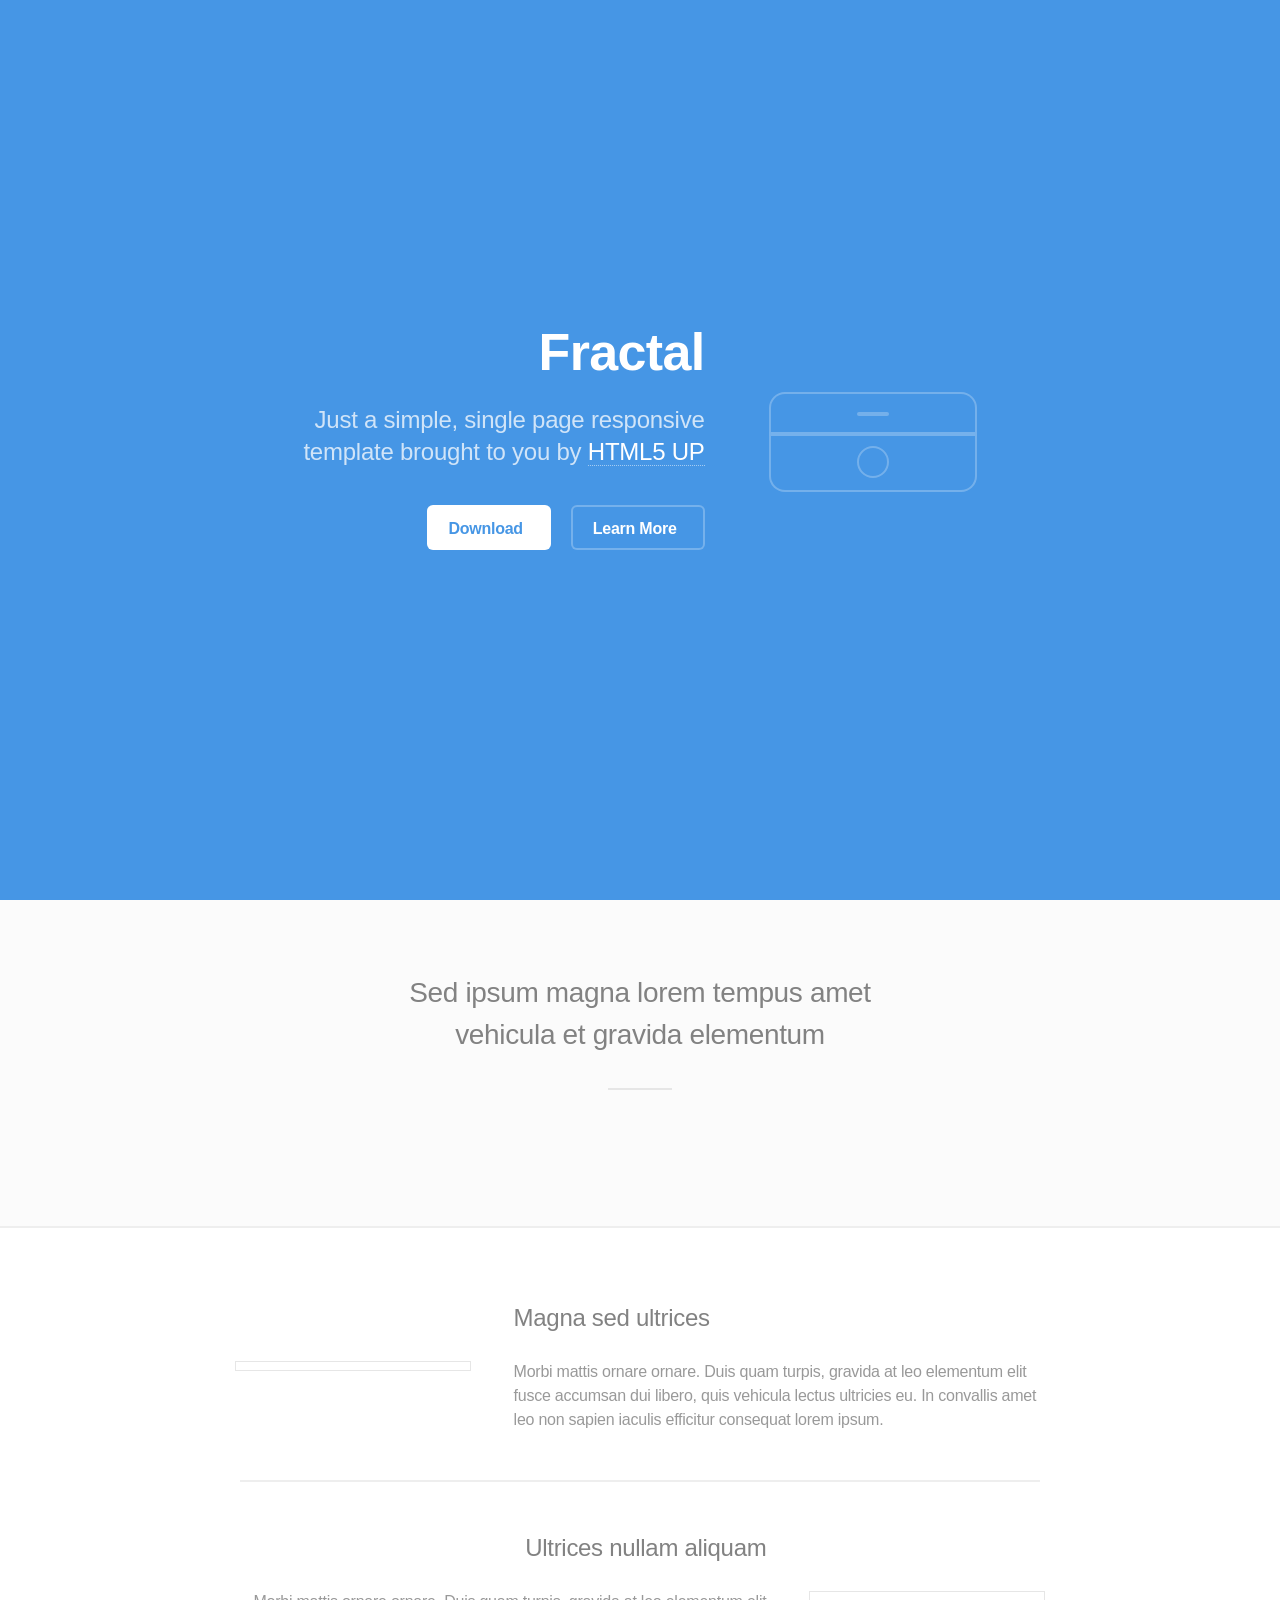
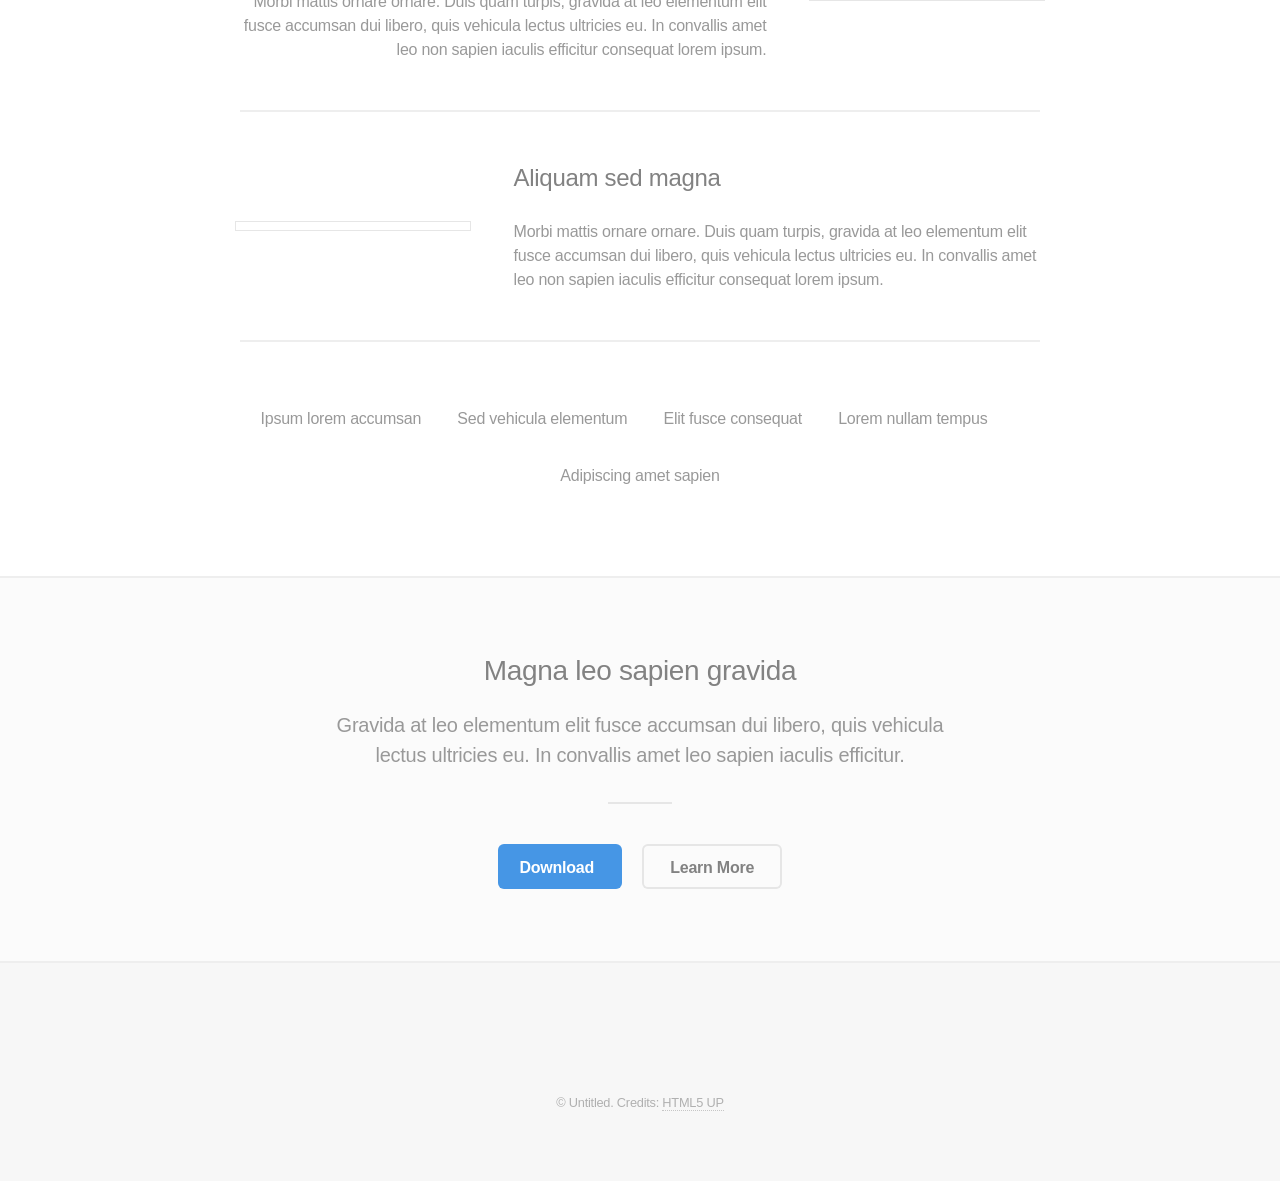
==== index 2.html @ b9649f75 "Add template from HTML5UP.net." ====
<!DOCTYPE HTML>
<!--
	Fractal by HTML5 UP
	html5up.net | @n33co
	Free for personal and commercial use under the CCA 3.0 license (html5up.net/license)
-->
<html>
	<head>
		<title>Fractal by HTML5 UP</title>
		<meta charset="utf-8" />
		<meta name="viewport" content="width=device-width, initial-scale=1" />
		<!--[if lte IE 8]><script src="assets/js/ie/html5shiv.js"></script><![endif]-->
		<link rel="stylesheet" href="assets/css/main.css" />
		<!--[if lte IE 8]><link rel="stylesheet" href="assets/css/ie8.css" /><![endif]-->
		<!--[if lte IE 9]><link rel="stylesheet" href="assets/css/ie9.css" /><![endif]-->
	</head>
	<body id="top">

		<!-- Header -->
			<header id="header">
				<div class="content">
					<h1><a href="#">Fractal</a></h1>
					<p>Just a simple, single page responsive<br />
					template brought to you by <a href="http://html5up.net">HTML5 UP</a></p>
					<ul class="actions">
						<li><a href="#" class="button special icon fa-download">Download</a></li>
						<li><a href="#one" class="button icon fa-chevron-down scrolly">Learn More</a></li>
					</ul>
				</div>
				<div class="image phone"><div class="inner"><img src="images/screen.jpg" alt="" /></div></div>
			</header>

		<!-- One -->
			<section id="one" class="wrapper style2 special">
				<header class="major">
					<h2>Sed ipsum magna lorem tempus amet<br />
					vehicula et gravida elementum</h2>
				</header>
				<ul class="icons major">
					<li><span class="icon fa-camera-retro"><span class="label">Shoot</span></span></li>
					<li><span class="icon fa-refresh"><span class="label">Process</span></span></li>
					<li><span class="icon fa-cloud"><span class="label">Upload</span></span></li>
				</ul>
			</section>

		<!-- Two -->
			<section id="two" class="wrapper">
				<div class="inner alt">
					<section class="spotlight">
						<div class="image"><img src="images/pic01.jpg" alt="" /></div>
						<div class="content">
							<h3>Magna sed ultrices</h3>
							<p>Morbi mattis ornare ornare. Duis quam turpis, gravida at leo elementum elit fusce accumsan dui libero, quis vehicula lectus ultricies eu. In convallis amet leo non sapien iaculis efficitur consequat lorem ipsum.</p>
						</div>
					</section>
					<section class="spotlight">
						<div class="image"><img src="images/pic02.jpg" alt="" /></div>
						<div class="content">
							<h3>Ultrices nullam aliquam</h3>
							<p>Morbi mattis ornare ornare. Duis quam turpis, gravida at leo elementum elit fusce accumsan dui libero, quis vehicula lectus ultricies eu. In convallis amet leo non sapien iaculis efficitur consequat lorem ipsum.</p>
						</div>
					</section>
					<section class="spotlight">
						<div class="image"><img src="images/pic03.jpg" alt="" /></div>
						<div class="content">
							<h3>Aliquam sed magna</h3>
							<p>Morbi mattis ornare ornare. Duis quam turpis, gravida at leo elementum elit fusce accumsan dui libero, quis vehicula lectus ultricies eu. In convallis amet leo non sapien iaculis efficitur consequat lorem ipsum.</p>
						</div>
					</section>
					<section class="special">
						<ul class="icons labeled">
							<li><span class="icon fa-camera-retro"><span class="label">Ipsum lorem accumsan</span></span></li>
							<li><span class="icon fa-refresh"><span class="label">Sed vehicula elementum</span></span></li>
							<li><span class="icon fa-cloud"><span class="label">Elit fusce consequat</span></span></li>
							<li><span class="icon fa-code"><span class="label">Lorem nullam tempus</span></span></li>
							<li><span class="icon fa-desktop"><span class="label">Adipiscing amet sapien</span></span></li>
						</ul>
					</section>
				</div>
			</section>

		<!-- Three -->
			<section id="three" class="wrapper style2 special">
				<header class="major">
					<h2>Magna leo sapien gravida</h2>
					<p>Gravida at leo elementum elit fusce accumsan dui libero, quis vehicula<br />
					lectus ultricies eu. In convallis amet leo sapien iaculis efficitur.</p>
				</header>
				<ul class="actions">
					<li><a href="#" class="button special icon fa-download">Download</a></li>
					<li><a href="#" class="button">Learn More</a></li>
				</ul>
			</section>

		<!-- Four -->
		<!--
			<section id="four" class="wrapper">
				<div class="inner">

					<header class="major">
						<h2>Elements</h2>
					</header>

					<section>
						<h4>Text</h4>
						<p>This is <b>bold</b> and this is <strong>strong</strong>. This is <i>italic</i> and this is <em>emphasized</em>.
						This is <sup>superscript</sup> text and this is <sub>subscript</sub> text.
						This is <u>underlined</u> and this is code: <code>for (;;) { ... }</code>. Finally, <a href="#">this is a link</a>.</p>
						<hr />
						<header>
							<h4>Heading with a Subtitle</h4>
							<p>Lorem ipsum dolor sit amet nullam id egestas urna aliquam</p>
						</header>
						<p>Nunc lacinia ante nunc ac lobortis. Interdum adipiscing gravida odio porttitor sem non mi integer non faucibus ornare mi ut ante amet placerat aliquet. Volutpat eu sed ante lacinia sapien lorem accumsan varius montes viverra nibh in adipiscing blandit tempus accumsan.</p>
						<header>
							<h5>Heading with a Subtitle</h5>
							<p>Lorem ipsum dolor sit amet nullam id egestas urna aliquam</p>
						</header>
						<p>Nunc lacinia ante nunc ac lobortis. Interdum adipiscing gravida odio porttitor sem non mi integer non faucibus ornare mi ut ante amet placerat aliquet. Volutpat eu sed ante lacinia sapien lorem accumsan varius montes viverra nibh in adipiscing blandit tempus accumsan.</p>
						<hr />
						<h2>Heading Level 2</h2>
						<h3>Heading Level 3</h3>
						<h4>Heading Level 4</h4>
						<h5>Heading Level 5</h5>
						<h6>Heading Level 6</h6>
						<hr />
						<h5>Blockquote</h5>
						<blockquote>Fringilla nisl. Donec accumsan interdum nisi, quis tincidunt felis sagittis eget tempus euismod. Vestibulum ante ipsum primis in faucibus vestibulum. Blandit adipiscing eu felis iaculis volutpat ac adipiscing accumsan faucibus. Vestibulum ante ipsum primis in faucibus lorem ipsum dolor sit amet nullam adipiscing eu felis.</blockquote>
						<h5>Preformatted</h5>
						<pre><code>i = 0;

while (!deck.isInOrder()) {
  print 'Iteration ' + i;
  deck.shuffle();
  i++;
}

print 'It took ' + i + ' iterations to sort the deck.';</code></pre>
					</section>

					<section>
						<h4>Lists</h4>
						<div class="row">
							<div class="6u 12u$(medium)">
								<h5>Unordered</h5>
								<ul>
									<li>Dolor pulvinar etiam.</li>
									<li>Sagittis adipiscing.</li>
									<li>Felis enim feugiat.</li>
								</ul>
								<h5>Alternate</h5>
								<ul class="alt">
									<li>Dolor pulvinar etiam.</li>
									<li>Sagittis adipiscing.</li>
									<li>Felis enim feugiat.</li>
								</ul>
							</div>
							<div class="6u$ 12u$(medium)">
								<h5>Ordered</h5>
								<ol>
									<li>Dolor pulvinar etiam.</li>
									<li>Etiam vel felis viverra.</li>
									<li>Felis enim feugiat.</li>
									<li>Dolor pulvinar etiam.</li>
									<li>Etiam vel felis lorem.</li>
									<li>Felis enim et feugiat.</li>
								</ol>
								<h5>Icons</h5>
								<ul class="icons">
									<li><a href="#" class="icon fa-twitter"><span class="label">Twitter</span></a></li>
									<li><a href="#" class="icon fa-facebook"><span class="label">Facebook</span></a></li>
									<li><a href="#" class="icon fa-instagram"><span class="label">Instagram</span></a></li>
									<li><a href="#" class="icon fa-github"><span class="label">Github</span></a></li>
								</ul>
							</div>
						</div>
						<h5>Actions</h5>
						<div class="row">
							<div class="6u 12u$(medium)">
								<ul class="actions">
									<li><a href="#" class="button special">Default</a></li>
									<li><a href="#" class="button">Default</a></li>
								</ul>
								<ul class="actions small">
									<li><a href="#" class="button special small">Small</a></li>
									<li><a href="#" class="button small">Small</a></li>
								</ul>
								<ul class="actions vertical">
									<li><a href="#" class="button special">Default</a></li>
									<li><a href="#" class="button">Default</a></li>
								</ul>
								<ul class="actions vertical small">
									<li><a href="#" class="button special small">Small</a></li>
									<li><a href="#" class="button small">Small</a></li>
								</ul>
							</div>
							<div class="6u 12u$(medium)">
								<ul class="actions vertical">
									<li><a href="#" class="button special fit">Default</a></li>
									<li><a href="#" class="button fit">Default</a></li>
								</ul>
								<ul class="actions vertical small">
									<li><a href="#" class="button special small fit">Small</a></li>
									<li><a href="#" class="button small fit">Small</a></li>
								</ul>
							</div>
						</div>
					</section>

					<section>
						<h4>Table</h4>
						<h5>Default</h5>
						<div class="table-wrapper">
							<table>
								<thead>
									<tr>
										<th>Name</th>
										<th>Description</th>
										<th>Price</th>
									</tr>
								</thead>
								<tbody>
									<tr>
										<td>Item One</td>
										<td>Ante turpis integer aliquet porttitor.</td>
										<td>29.99</td>
									</tr>
									<tr>
										<td>Item Two</td>
										<td>Vis ac commodo adipiscing arcu aliquet.</td>
										<td>19.99</td>
									</tr>
									<tr>
										<td>Item Three</td>
										<td> Morbi faucibus arcu accumsan lorem.</td>
										<td>29.99</td>
									</tr>
									<tr>
										<td>Item Four</td>
										<td>Vitae integer tempus condimentum.</td>
										<td>19.99</td>
									</tr>
									<tr>
										<td>Item Five</td>
										<td>Ante turpis integer aliquet porttitor.</td>
										<td>29.99</td>
									</tr>
								</tbody>
								<tfoot>
									<tr>
										<td colspan="2"></td>
										<td>100.00</td>
									</tr>
								</tfoot>
							</table>
						</div>

						<h5>Alternate</h5>
						<div class="table-wrapper">
							<table class="alt">
								<thead>
									<tr>
										<th>Name</th>
										<th>Description</th>
										<th>Price</th>
									</tr>
								</thead>
								<tbody>
									<tr>
										<td>Item One</td>
										<td>Ante turpis integer aliquet porttitor.</td>
										<td>29.99</td>
									</tr>
									<tr>
										<td>Item Two</td>
										<td>Vis ac commodo adipiscing arcu aliquet.</td>
										<td>19.99</td>
									</tr>
									<tr>
										<td>Item Three</td>
										<td> Morbi faucibus arcu accumsan lorem.</td>
										<td>29.99</td>
									</tr>
									<tr>
										<td>Item Four</td>
										<td>Vitae integer tempus condimentum.</td>
										<td>19.99</td>
									</tr>
									<tr>
										<td>Item Five</td>
										<td>Ante turpis integer aliquet porttitor.</td>
										<td>29.99</td>
									</tr>
								</tbody>
								<tfoot>
									<tr>
										<td colspan="2"></td>
										<td>100.00</td>
									</tr>
								</tfoot>
							</table>
						</div>
					</section>

					<section>
						<h4>Buttons</h4>
						<ul class="actions">
							<li><a href="#" class="button special">Special</a></li>
							<li><a href="#" class="button">Default</a></li>
						</ul>
						<ul class="actions">
							<li><a href="#" class="button big">Big</a></li>
							<li><a href="#" class="button">Default</a></li>
							<li><a href="#" class="button small">Small</a></li>
						</ul>
						<ul class="actions fit">
							<li><a href="#" class="button fit">Fit</a></li>
							<li><a href="#" class="button special fit">Fit</a></li>
							<li><a href="#" class="button fit">Fit</a></li>
						</ul>
						<ul class="actions fit small">
							<li><a href="#" class="button special fit small">Fit + Small</a></li>
							<li><a href="#" class="button fit small">Fit + Small</a></li>
							<li><a href="#" class="button special fit small">Fit + Small</a></li>
						</ul>
						<ul class="actions">
							<li><a href="#" class="button special icon fa-download">Icon</a></li>
							<li><a href="#" class="button icon fa-download">Icon</a></li>
						</ul>
						<ul class="actions">
							<li><span class="button special disabled">Disabled</span></li>
							<li><span class="button disabled">Disabled</span></li>
						</ul>
					</section>

					<section>
						<h4>Form</h4>
						<form method="post" action="#">
							<div class="row uniform">
								<div class="6u 12u$(xsmall)">
									<input type="text" name="demo-name" id="demo-name" value="" placeholder="Name" />
								</div>
								<div class="6u$ 12u$(xsmall)">
									<input type="email" name="demo-email" id="demo-email" value="" placeholder="Email" />
								</div>
								<div class="12u$">
									<div class="select-wrapper">
										<select name="demo-category" id="demo-category">
											<option value="">- Category -</option>
											<option value="1">Manufacturing</option>
											<option value="1">Shipping</option>
											<option value="1">Administration</option>
											<option value="1">Human Resources</option>
										</select>
									</div>
								</div>
								<div class="4u 12u$(small)">
									<input type="radio" id="demo-priority-low" name="demo-priority" checked>
									<label for="demo-priority-low">Low</label>
								</div>
								<div class="4u 12u$(small)">
									<input type="radio" id="demo-priority-normal" name="demo-priority">
									<label for="demo-priority-normal">Normal</label>
								</div>
								<div class="4u$ 12u$(small)">
									<input type="radio" id="demo-priority-high" name="demo-priority">
									<label for="demo-priority-high">High</label>
								</div>
								<div class="6u 12u$(small)">
									<input type="checkbox" id="demo-copy" name="demo-copy">
									<label for="demo-copy">Email me a copy</label>
								</div>
								<div class="6u$ 12u$(small)">
									<input type="checkbox" id="demo-human" name="demo-human" checked>
									<label for="demo-human">Not a robot</label>
								</div>
								<div class="12u$">
									<textarea name="demo-message" id="demo-message" placeholder="Enter your message" rows="6"></textarea>
								</div>
								<div class="12u$">
									<ul class="actions">
										<li><input type="submit" value="Send Message" class="special" /></li>
										<li><input type="reset" value="Reset" /></li>
									</ul>
								</div>
							</div>
						</form>
					</section>

					<section>
						<h4>Image</h4>
						<h5>Fit</h5>
						<div class="box alt">
							<div class="row uniform">
								<div class="12u"><span class="image fit"><img src="images/pic04.jpg" alt="" /></span></div>
								<div class="4u"><span class="image fit"><img src="images/pic01.jpg" alt="" /></span></div>
								<div class="4u"><span class="image fit"><img src="images/pic02.jpg" alt="" /></span></div>
								<div class="4u"><span class="image fit"><img src="images/pic03.jpg" alt="" /></span></div>
								<div class="4u"><span class="image fit"><img src="images/pic02.jpg" alt="" /></span></div>
								<div class="4u"><span class="image fit"><img src="images/pic03.jpg" alt="" /></span></div>
								<div class="4u"><span class="image fit"><img src="images/pic01.jpg" alt="" /></span></div>
								<div class="4u"><span class="image fit"><img src="images/pic03.jpg" alt="" /></span></div>
								<div class="4u"><span class="image fit"><img src="images/pic01.jpg" alt="" /></span></div>
								<div class="4u"><span class="image fit"><img src="images/pic02.jpg" alt="" /></span></div>
							</div>
						</div>
						<h5>Left &amp; Right</h5>
						<p><span class="image left"><img src="images/pic05.jpg" alt="" /></span>Fringilla nisl. Donec accumsan interdum nisi, quis tincidunt felis sagittis eget. tempus euismod. Vestibulum ante ipsum primis in faucibus vestibulum. Blandit adipiscing eu felis iaculis volutpat ac adipiscing accumsan eu faucibus. Integer ac pellentesque praesent tincidunt felis sagittis eget. tempus euismod. Vestibulum ante ipsum primis in faucibus vestibulum. Blandit adipiscing eu felis iaculis volutpat ac adipiscing accumsan eu faucibus. Integer ac pellentesque praesent. Donec accumsan interdum nisi, quis tincidunt felis sagittis eget. tempus euismod. Vestibulum ante ipsum primis in faucibus vestibulum. Blandit adipiscing eu felis iaculis volutpat ac adipiscing accumsan eu faucibus. Integer ac pellentesque praesent tincidunt felis sagittis eget. tempus euismod. Vestibulum ante ipsum primis in faucibus vestibulum. Blandit adipiscing eu felis iaculis volutpat ac adipiscing accumsan eu faucibus. Integer ac pellentesque praesent. Blandit adipiscing eu felis iaculis volutpat ac adipiscing accumsan eu faucibus. Integer ac pellentesque praesent tincidunt felis sagittis eget. tempus euismod. Vestibulum ante ipsum primis in faucibus vestibulum. Blandit adipiscing eu felis iaculis volutpat ac adipiscing accumsan eu faucibus. Integer ac pellentesque praesent.</p>
						<p><span class="image right"><img src="images/pic05.jpg" alt="" /></span>Fringilla nisl. Donec accumsan interdum nisi, quis tincidunt felis sagittis eget. tempus euismod. Vestibulum ante ipsum primis in faucibus vestibulum. Blandit adipiscing eu felis iaculis volutpat ac adipiscing accumsan eu faucibus. Integer ac pellentesque praesent tincidunt felis sagittis eget. tempus euismod. Vestibulum ante ipsum primis in faucibus vestibulum. Blandit adipiscing eu felis iaculis volutpat ac adipiscing accumsan eu faucibus. Integer ac pellentesque praesent. Donec accumsan interdum nisi, quis tincidunt felis sagittis eget. tempus euismod. Vestibulum ante ipsum primis in faucibus vestibulum. Blandit adipiscing eu felis iaculis volutpat ac adipiscing accumsan eu faucibus. Integer ac pellentesque praesent tincidunt felis sagittis eget. tempus euismod. Vestibulum ante ipsum primis in faucibus vestibulum. Blandit adipiscing eu felis iaculis volutpat ac adipiscing accumsan eu faucibus. Integer ac pellentesque praesent. Blandit adipiscing eu felis iaculis volutpat ac adipiscing accumsan eu faucibus. Integer ac pellentesque praesent tincidunt felis sagittis eget. tempus euismod. Vestibulum ante ipsum primis in faucibus vestibulum. Blandit adipiscing eu felis iaculis volutpat ac adipiscing accumsan eu faucibus. Integer ac pellentesque praesent.</p>
					</section>

				</div>
			</section>
		-->

		<!-- Footer -->
			<footer id="footer">
				<ul class="icons">
					<li><a href="#" class="icon fa-facebook"><span class="label">Facebook</span></a></li>
					<li><a href="#" class="icon fa-twitter"><span class="label">Twitter</span></a></li>
					<li><a href="#" class="icon fa-instagram"><span class="label">Instagram</span></a></li>
				</ul>
				<p class="copyright">&copy; Untitled. Credits: <a href="http://html5up.net">HTML5 UP</a></p>
			</footer>

		<!-- Scripts -->
			<script src="assets/js/jquery.min.js"></script>
			<script src="assets/js/jquery.scrolly.min.js"></script>
			<script src="assets/js/skel.min.js"></script>
			<script src="assets/js/util.js"></script>
			<!--[if lte IE 8]><script src="assets/js/ie/respond.min.js"></script><![endif]-->
			<script src="assets/js/main.js"></script>

	</body>
</html>
---- assets/css/main.css ----
@import url(font-awesome.min.css);

/*
	Fractal by HTML5 UP
	html5up.net | @n33co
	Free for personal and commercial use under the CCA 3.0 license (html5up.net/license)
*/

/* Reset */

	html, body, div, span, applet, object, iframe, h1, h2, h3, h4, h5, h6, p, blockquote, pre, a, abbr, acronym, address, big, cite, code, del, dfn, em, img, ins, kbd, q, s, samp, small, strike, strong, sub, sup, tt, var, b, u, i, center, dl, dt, dd, ol, ul, li, fieldset, form, label, legend, table, caption, tbody, tfoot, thead, tr, th, td, article, aside, canvas, details, embed, figure, figcaption, footer, header, hgroup, menu, nav, output, ruby, section, summary, time, mark, audio, video {
		margin: 0;
		padding: 0;
		border: 0;
		font-size: 100%;
		font: inherit;
		vertical-align: baseline;
	}

	article, aside, details, figcaption, figure, footer, header, hgroup, menu, nav, section {
		display: block;
	}

	body {
		line-height: 1;
	}

	ol, ul {
		list-style: none;
	}

	blockquote, q {
		quotes: none;
	}

	blockquote:before, blockquote:after, q:before, q:after {
		content: '';
		content: none;
	}

	table {
		border-collapse: collapse;
		border-spacing: 0;
	}

	body {
		-webkit-text-size-adjust: none;
	}

/* Box Model */

	*, *:before, *:after {
		-moz-box-sizing: border-box;
		-webkit-box-sizing: border-box;
		box-sizing: border-box;
	}

/* Grid */

	.row {
		border-bottom: solid 1px transparent;
		-moz-box-sizing: border-box;
		-webkit-box-sizing: border-box;
		box-sizing: border-box;
	}

	.row > * {
		float: left;
		-moz-box-sizing: border-box;
		-webkit-box-sizing: border-box;
		box-sizing: border-box;
	}

	.row:after, .row:before {
		content: '';
		display: block;
		clear: both;
		height: 0;
	}

	.row.uniform > * > :first-child {
		margin-top: 0;
	}

	.row.uniform > * > :last-child {
		margin-bottom: 0;
	}

	.row.\30 \25 > * {
		padding: 0 0 0 0em;
	}

	.row.\30 \25 {
		margin: 0 0 -1px 0em;
	}

	.row.uniform.\30 \25 > * {
		padding: 0em 0 0 0em;
	}

	.row.uniform.\30 \25 {
		margin: 0em 0 -1px 0em;
	}

	.row > * {
		padding: 0 0 0 1.5em;
	}

	.row {
		margin: 0 0 -1px -1.5em;
	}

	.row.uniform > * {
		padding: 1.5em 0 0 1.5em;
	}

	.row.uniform {
		margin: -1.5em 0 -1px -1.5em;
	}

	.row.\32 00\25 > * {
		padding: 0 0 0 3em;
	}

	.row.\32 00\25 {
		margin: 0 0 -1px -3em;
	}

	.row.uniform.\32 00\25 > * {
		padding: 3em 0 0 3em;
	}

	.row.uniform.\32 00\25 {
		margin: -3em 0 -1px -3em;
	}

	.row.\31 50\25 > * {
		padding: 0 0 0 2.25em;
	}

	.row.\31 50\25 {
		margin: 0 0 -1px -2.25em;
	}

	.row.uniform.\31 50\25 > * {
		padding: 2.25em 0 0 2.25em;
	}

	.row.uniform.\31 50\25 {
		margin: -2.25em 0 -1px -2.25em;
	}

	.row.\35 0\25 > * {
		padding: 0 0 0 0.75em;
	}

	.row.\35 0\25 {
		margin: 0 0 -1px -0.75em;
	}

	.row.uniform.\35 0\25 > * {
		padding: 0.75em 0 0 0.75em;
	}

	.row.uniform.\35 0\25 {
		margin: -0.75em 0 -1px -0.75em;
	}

	.row.\32 5\25 > * {
		padding: 0 0 0 0.375em;
	}

	.row.\32 5\25 {
		margin: 0 0 -1px -0.375em;
	}

	.row.uniform.\32 5\25 > * {
		padding: 0.375em 0 0 0.375em;
	}

	.row.uniform.\32 5\25 {
		margin: -0.375em 0 -1px -0.375em;
	}

	.\31 2u, .\31 2u\24 {
		width: 100%;
		clear: none;
		margin-left: 0;
	}

	.\31 1u, .\31 1u\24 {
		width: 91.6666666667%;
		clear: none;
		margin-left: 0;
	}

	.\31 0u, .\31 0u\24 {
		width: 83.3333333333%;
		clear: none;
		margin-left: 0;
	}

	.\39 u, .\39 u\24 {
		width: 75%;
		clear: none;
		margin-left: 0;
	}

	.\38 u, .\38 u\24 {
		width: 66.6666666667%;
		clear: none;
		margin-left: 0;
	}

	.\37 u, .\37 u\24 {
		width: 58.3333333333%;
		clear: none;
		margin-left: 0;
	}

	.\36 u, .\36 u\24 {
		width: 50%;
		clear: none;
		margin-left: 0;
	}

	.\35 u, .\35 u\24 {
		width: 41.6666666667%;
		clear: none;
		margin-left: 0;
	}

	.\34 u, .\34 u\24 {
		width: 33.3333333333%;
		clear: none;
		margin-left: 0;
	}

	.\33 u, .\33 u\24 {
		width: 25%;
		clear: none;
		margin-left: 0;
	}

	.\32 u, .\32 u\24 {
		width: 16.6666666667%;
		clear: none;
		margin-left: 0;
	}

	.\31 u, .\31 u\24 {
		width: 8.3333333333%;
		clear: none;
		margin-left: 0;
	}

	.\31 2u\24 + *,
	.\31 1u\24 + *,
	.\31 0u\24 + *,
	.\39 u\24 + *,
	.\38 u\24 + *,
	.\37 u\24 + *,
	.\36 u\24 + *,
	.\35 u\24 + *,
	.\34 u\24 + *,
	.\33 u\24 + *,
	.\32 u\24 + *,
	.\31 u\24 + * {
		clear: left;
	}

	.\-11u {
		margin-left: 91.66667%;
	}

	.\-10u {
		margin-left: 83.33333%;
	}

	.\-9u {
		margin-left: 75%;
	}

	.\-8u {
		margin-left: 66.66667%;
	}

	.\-7u {
		margin-left: 58.33333%;
	}

	.\-6u {
		margin-left: 50%;
	}

	.\-5u {
		margin-left: 41.66667%;
	}

	.\-4u {
		margin-left: 33.33333%;
	}

	.\-3u {
		margin-left: 25%;
	}

	.\-2u {
		margin-left: 16.66667%;
	}

	.\-1u {
		margin-left: 8.33333%;
	}

	@media screen and (max-width: 1680px) {

		.row > * {
			padding: 0 0 0 1.5em;
		}

		.row {
			margin: 0 0 -1px -1.5em;
		}

		.row.uniform > * {
			padding: 1.5em 0 0 1.5em;
		}

		.row.uniform {
			margin: -1.5em 0 -1px -1.5em;
		}

		.row.\32 00\25 > * {
			padding: 0 0 0 3em;
		}

		.row.\32 00\25 {
			margin: 0 0 -1px -3em;
		}

		.row.uniform.\32 00\25 > * {
			padding: 3em 0 0 3em;
		}

		.row.uniform.\32 00\25 {
			margin: -3em 0 -1px -3em;
		}

		.row.\31 50\25 > * {
			padding: 0 0 0 2.25em;
		}

		.row.\31 50\25 {
			margin: 0 0 -1px -2.25em;
		}

		.row.uniform.\31 50\25 > * {
			padding: 2.25em 0 0 2.25em;
		}

		.row.uniform.\31 50\25 {
			margin: -2.25em 0 -1px -2.25em;
		}

		.row.\35 0\25 > * {
			padding: 0 0 0 0.75em;
		}

		.row.\35 0\25 {
			margin: 0 0 -1px -0.75em;
		}

		.row.uniform.\35 0\25 > * {
			padding: 0.75em 0 0 0.75em;
		}

		.row.uniform.\35 0\25 {
			margin: -0.75em 0 -1px -0.75em;
		}

		.row.\32 5\25 > * {
			padding: 0 0 0 0.375em;
		}

		.row.\32 5\25 {
			margin: 0 0 -1px -0.375em;
		}

		.row.uniform.\32 5\25 > * {
			padding: 0.375em 0 0 0.375em;
		}

		.row.uniform.\32 5\25 {
			margin: -0.375em 0 -1px -0.375em;
		}

		.\31 2u\28xlarge\29, .\31 2u\24\28xlarge\29 {
			width: 100%;
			clear: none;
			margin-left: 0;
		}

		.\31 1u\28xlarge\29, .\31 1u\24\28xlarge\29 {
			width: 91.6666666667%;
			clear: none;
			margin-left: 0;
		}

		.\31 0u\28xlarge\29, .\31 0u\24\28xlarge\29 {
			width: 83.3333333333%;
			clear: none;
			margin-left: 0;
		}

		.\39 u\28xlarge\29, .\39 u\24\28xlarge\29 {
			width: 75%;
			clear: none;
			margin-left: 0;
		}

		.\38 u\28xlarge\29, .\38 u\24\28xlarge\29 {
			width: 66.6666666667%;
			clear: none;
			margin-left: 0;
		}

		.\37 u\28xlarge\29, .\37 u\24\28xlarge\29 {
			width: 58.3333333333%;
			clear: none;
			margin-left: 0;
		}

		.\36 u\28xlarge\29, .\36 u\24\28xlarge\29 {
			width: 50%;
			clear: none;
			margin-left: 0;
		}

		.\35 u\28xlarge\29, .\35 u\24\28xlarge\29 {
			width: 41.6666666667%;
			clear: none;
			margin-left: 0;
		}

		.\34 u\28xlarge\29, .\34 u\24\28xlarge\29 {
			width: 33.3333333333%;
			clear: none;
			margin-left: 0;
		}

		.\33 u\28xlarge\29, .\33 u\24\28xlarge\29 {
			width: 25%;
			clear: none;
			margin-left: 0;
		}

		.\32 u\28xlarge\29, .\32 u\24\28xlarge\29 {
			width: 16.6666666667%;
			clear: none;
			margin-left: 0;
		}

		.\31 u\28xlarge\29, .\31 u\24\28xlarge\29 {
			width: 8.3333333333%;
			clear: none;
			margin-left: 0;
		}

		.\31 2u\24\28xlarge\29 + *,
		.\31 1u\24\28xlarge\29 + *,
		.\31 0u\24\28xlarge\29 + *,
		.\39 u\24\28xlarge\29 + *,
		.\38 u\24\28xlarge\29 + *,
		.\37 u\24\28xlarge\29 + *,
		.\36 u\24\28xlarge\29 + *,
		.\35 u\24\28xlarge\29 + *,
		.\34 u\24\28xlarge\29 + *,
		.\33 u\24\28xlarge\29 + *,
		.\32 u\24\28xlarge\29 + *,
		.\31 u\24\28xlarge\29 + * {
			clear: left;
		}

		.\-11u\28xlarge\29 {
			margin-left: 91.66667%;
		}

		.\-10u\28xlarge\29 {
			margin-left: 83.33333%;
		}

		.\-9u\28xlarge\29 {
			margin-left: 75%;
		}

		.\-8u\28xlarge\29 {
			margin-left: 66.66667%;
		}

		.\-7u\28xlarge\29 {
			margin-left: 58.33333%;
		}

		.\-6u\28xlarge\29 {
			margin-left: 50%;
		}

		.\-5u\28xlarge\29 {
			margin-left: 41.66667%;
		}

		.\-4u\28xlarge\29 {
			margin-left: 33.33333%;
		}

		.\-3u\28xlarge\29 {
			margin-left: 25%;
		}

		.\-2u\28xlarge\29 {
			margin-left: 16.66667%;
		}

		.\-1u\28xlarge\29 {
			margin-left: 8.33333%;
		}

	}

	@media screen and (max-width: 1280px) {

		.row > * {
			padding: 0 0 0 1.5em;
		}

		.row {
			margin: 0 0 -1px -1.5em;
		}

		.row.uniform > * {
			padding: 1.5em 0 0 1.5em;
		}

		.row.uniform {
			margin: -1.5em 0 -1px -1.5em;
		}

		.row.\32 00\25 > * {
			padding: 0 0 0 3em;
		}

		.row.\32 00\25 {
			margin: 0 0 -1px -3em;
		}

		.row.uniform.\32 00\25 > * {
			padding: 3em 0 0 3em;
		}

		.row.uniform.\32 00\25 {
			margin: -3em 0 -1px -3em;
		}

		.row.\31 50\25 > * {
			padding: 0 0 0 2.25em;
		}

		.row.\31 50\25 {
			margin: 0 0 -1px -2.25em;
		}

		.row.uniform.\31 50\25 > * {
			padding: 2.25em 0 0 2.25em;
		}

		.row.uniform.\31 50\25 {
			margin: -2.25em 0 -1px -2.25em;
		}

		.row.\35 0\25 > * {
			padding: 0 0 0 0.75em;
		}

		.row.\35 0\25 {
			margin: 0 0 -1px -0.75em;
		}

		.row.uniform.\35 0\25 > * {
			padding: 0.75em 0 0 0.75em;
		}

		.row.uniform.\35 0\25 {
			margin: -0.75em 0 -1px -0.75em;
		}

		.row.\32 5\25 > * {
			padding: 0 0 0 0.375em;
		}

		.row.\32 5\25 {
			margin: 0 0 -1px -0.375em;
		}

		.row.uniform.\32 5\25 > * {
			padding: 0.375em 0 0 0.375em;
		}

		.row.uniform.\32 5\25 {
			margin: -0.375em 0 -1px -0.375em;
		}

		.\31 2u\28large\29, .\31 2u\24\28large\29 {
			width: 100%;
			clear: none;
			margin-left: 0;
		}

		.\31 1u\28large\29, .\31 1u\24\28large\29 {
			width: 91.6666666667%;
			clear: none;
			margin-left: 0;
		}

		.\31 0u\28large\29, .\31 0u\24\28large\29 {
			width: 83.3333333333%;
			clear: none;
			margin-left: 0;
		}

		.\39 u\28large\29, .\39 u\24\28large\29 {
			width: 75%;
			clear: none;
			margin-left: 0;
		}

		.\38 u\28large\29, .\38 u\24\28large\29 {
			width: 66.6666666667%;
			clear: none;
			margin-left: 0;
		}

		.\37 u\28large\29, .\37 u\24\28large\29 {
			width: 58.3333333333%;
			clear: none;
			margin-left: 0;
		}

		.\36 u\28large\29, .\36 u\24\28large\29 {
			width: 50%;
			clear: none;
			margin-left: 0;
		}

		.\35 u\28large\29, .\35 u\24\28large\29 {
			width: 41.6666666667%;
			clear: none;
			margin-left: 0;
		}

		.\34 u\28large\29, .\34 u\24\28large\29 {
			width: 33.3333333333%;
			clear: none;
			margin-left: 0;
		}

		.\33 u\28large\29, .\33 u\24\28large\29 {
			width: 25%;
			clear: none;
			margin-left: 0;
		}

		.\32 u\28large\29, .\32 u\24\28large\29 {
			width: 16.6666666667%;
			clear: none;
			margin-left: 0;
		}

		.\31 u\28large\29, .\31 u\24\28large\29 {
			width: 8.3333333333%;
			clear: none;
			margin-left: 0;
		}

		.\31 2u\24\28large\29 + *,
		.\31 1u\24\28large\29 + *,
		.\31 0u\24\28large\29 + *,
		.\39 u\24\28large\29 + *,
		.\38 u\24\28large\29 + *,
		.\37 u\24\28large\29 + *,
		.\36 u\24\28large\29 + *,
		.\35 u\24\28large\29 + *,
		.\34 u\24\28large\29 + *,
		.\33 u\24\28large\29 + *,
		.\32 u\24\28large\29 + *,
		.\31 u\24\28large\29 + * {
			clear: left;
		}

		.\-11u\28large\29 {
			margin-left: 91.66667%;
		}

		.\-10u\28large\29 {
			margin-left: 83.33333%;
		}

		.\-9u\28large\29 {
			margin-left: 75%;
		}

		.\-8u\28large\29 {
			margin-left: 66.66667%;
		}

		.\-7u\28large\29 {
			margin-left: 58.33333%;
		}

		.\-6u\28large\29 {
			margin-left: 50%;
		}

		.\-5u\28large\29 {
			margin-left: 41.66667%;
		}

		.\-4u\28large\29 {
			margin-left: 33.33333%;
		}

		.\-3u\28large\29 {
			margin-left: 25%;
		}

		.\-2u\28large\29 {
			margin-left: 16.66667%;
		}

		.\-1u\28large\29 {
			margin-left: 8.33333%;
		}

	}

	@media screen and (max-width: 980px) {

		.row > * {
			padding: 0 0 0 1.5em;
		}

		.row {
			margin: 0 0 -1px -1.5em;
		}

		.row.uniform > * {
			padding: 1.5em 0 0 1.5em;
		}

		.row.uniform {
			margin: -1.5em 0 -1px -1.5em;
		}

		.row.\32 00\25 > * {
			padding: 0 0 0 3em;
		}

		.row.\32 00\25 {
			margin: 0 0 -1px -3em;
		}

		.row.uniform.\32 00\25 > * {
			padding: 3em 0 0 3em;
		}

		.row.uniform.\32 00\25 {
			margin: -3em 0 -1px -3em;
		}

		.row.\31 50\25 > * {
			padding: 0 0 0 2.25em;
		}

		.row.\31 50\25 {
			margin: 0 0 -1px -2.25em;
		}

		.row.uniform.\31 50\25 > * {
			padding: 2.25em 0 0 2.25em;
		}

		.row.uniform.\31 50\25 {
			margin: -2.25em 0 -1px -2.25em;
		}

		.row.\35 0\25 > * {
			padding: 0 0 0 0.75em;
		}

		.row.\35 0\25 {
			margin: 0 0 -1px -0.75em;
		}

		.row.uniform.\35 0\25 > * {
			padding: 0.75em 0 0 0.75em;
		}

		.row.uniform.\35 0\25 {
			margin: -0.75em 0 -1px -0.75em;
		}

		.row.\32 5\25 > * {
			padding: 0 0 0 0.375em;
		}

		.row.\32 5\25 {
			margin: 0 0 -1px -0.375em;
		}

		.row.uniform.\32 5\25 > * {
			padding: 0.375em 0 0 0.375em;
		}

		.row.uniform.\32 5\25 {
			margin: -0.375em 0 -1px -0.375em;
		}

		.\31 2u\28medium\29, .\31 2u\24\28medium\29 {
			width: 100%;
			clear: none;
			margin-left: 0;
		}

		.\31 1u\28medium\29, .\31 1u\24\28medium\29 {
			width: 91.6666666667%;
			clear: none;
			margin-left: 0;
		}

		.\31 0u\28medium\29, .\31 0u\24\28medium\29 {
			width: 83.3333333333%;
			clear: none;
			margin-left: 0;
		}

		.\39 u\28medium\29, .\39 u\24\28medium\29 {
			width: 75%;
			clear: none;
			margin-left: 0;
		}

		.\38 u\28medium\29, .\38 u\24\28medium\29 {
			width: 66.6666666667%;
			clear: none;
			margin-left: 0;
		}

		.\37 u\28medium\29, .\37 u\24\28medium\29 {
			width: 58.3333333333%;
			clear: none;
			margin-left: 0;
		}

		.\36 u\28medium\29, .\36 u\24\28medium\29 {
			width: 50%;
			clear: none;
			margin-left: 0;
		}

		.\35 u\28medium\29, .\35 u\24\28medium\29 {
			width: 41.6666666667%;
			clear: none;
			margin-left: 0;
		}

		.\34 u\28medium\29, .\34 u\24\28medium\29 {
			width: 33.3333333333%;
			clear: none;
			margin-left: 0;
		}

		.\33 u\28medium\29, .\33 u\24\28medium\29 {
			width: 25%;
			clear: none;
			margin-left: 0;
		}

		.\32 u\28medium\29, .\32 u\24\28medium\29 {
			width: 16.6666666667%;
			clear: none;
			margin-left: 0;
		}

		.\31 u\28medium\29, .\31 u\24\28medium\29 {
			width: 8.3333333333%;
			clear: none;
			margin-left: 0;
		}

		.\31 2u\24\28medium\29 + *,
		.\31 1u\24\28medium\29 + *,
		.\31 0u\24\28medium\29 + *,
		.\39 u\24\28medium\29 + *,
		.\38 u\24\28medium\29 + *,
		.\37 u\24\28medium\29 + *,
		.\36 u\24\28medium\29 + *,
		.\35 u\24\28medium\29 + *,
		.\34 u\24\28medium\29 + *,
		.\33 u\24\28medium\29 + *,
		.\32 u\24\28medium\29 + *,
		.\31 u\24\28medium\29 + * {
			clear: left;
		}

		.\-11u\28medium\29 {
			margin-left: 91.66667%;
		}

		.\-10u\28medium\29 {
			margin-left: 83.33333%;
		}

		.\-9u\28medium\29 {
			margin-left: 75%;
		}

		.\-8u\28medium\29 {
			margin-left: 66.66667%;
		}

		.\-7u\28medium\29 {
			margin-left: 58.33333%;
		}

		.\-6u\28medium\29 {
			margin-left: 50%;
		}

		.\-5u\28medium\29 {
			margin-left: 41.66667%;
		}

		.\-4u\28medium\29 {
			margin-left: 33.33333%;
		}

		.\-3u\28medium\29 {
			margin-left: 25%;
		}

		.\-2u\28medium\29 {
			margin-left: 16.66667%;
		}

		.\-1u\28medium\29 {
			margin-left: 8.33333%;
		}

	}

	@media screen and (max-width: 736px) {

		.row > * {
			padding: 0 0 0 1.5em;
		}

		.row {
			margin: 0 0 -1px -1.5em;
		}

		.row.uniform > * {
			padding: 1.5em 0 0 1.5em;
		}

		.row.uniform {
			margin: -1.5em 0 -1px -1.5em;
		}

		.row.\32 00\25 > * {
			padding: 0 0 0 3em;
		}

		.row.\32 00\25 {
			margin: 0 0 -1px -3em;
		}

		.row.uniform.\32 00\25 > * {
			padding: 3em 0 0 3em;
		}

		.row.uniform.\32 00\25 {
			margin: -3em 0 -1px -3em;
		}

		.row.\31 50\25 > * {
			padding: 0 0 0 2.25em;
		}

		.row.\31 50\25 {
			margin: 0 0 -1px -2.25em;
		}

		.row.uniform.\31 50\25 > * {
			padding: 2.25em 0 0 2.25em;
		}

		.row.uniform.\31 50\25 {
			margin: -2.25em 0 -1px -2.25em;
		}

		.row.\35 0\25 > * {
			padding: 0 0 0 0.75em;
		}

		.row.\35 0\25 {
			margin: 0 0 -1px -0.75em;
		}

		.row.uniform.\35 0\25 > * {
			padding: 0.75em 0 0 0.75em;
		}

		.row.uniform.\35 0\25 {
			margin: -0.75em 0 -1px -0.75em;
		}

		.row.\32 5\25 > * {
			padding: 0 0 0 0.375em;
		}

		.row.\32 5\25 {
			margin: 0 0 -1px -0.375em;
		}

		.row.uniform.\32 5\25 > * {
			padding: 0.375em 0 0 0.375em;
		}

		.row.uniform.\32 5\25 {
			margin: -0.375em 0 -1px -0.375em;
		}

		.\31 2u\28small\29, .\31 2u\24\28small\29 {
			width: 100%;
			clear: none;
			margin-left: 0;
		}

		.\31 1u\28small\29, .\31 1u\24\28small\29 {
			width: 91.6666666667%;
			clear: none;
			margin-left: 0;
		}

		.\31 0u\28small\29, .\31 0u\24\28small\29 {
			width: 83.3333333333%;
			clear: none;
			margin-left: 0;
		}

		.\39 u\28small\29, .\39 u\24\28small\29 {
			width: 75%;
			clear: none;
			margin-left: 0;
		}

		.\38 u\28small\29, .\38 u\24\28small\29 {
			width: 66.6666666667%;
			clear: none;
			margin-left: 0;
		}

		.\37 u\28small\29, .\37 u\24\28small\29 {
			width: 58.3333333333%;
			clear: none;
			margin-left: 0;
		}

		.\36 u\28small\29, .\36 u\24\28small\29 {
			width: 50%;
			clear: none;
			margin-left: 0;
		}

		.\35 u\28small\29, .\35 u\24\28small\29 {
			width: 41.6666666667%;
			clear: none;
			margin-left: 0;
		}

		.\34 u\28small\29, .\34 u\24\28small\29 {
			width: 33.3333333333%;
			clear: none;
			margin-left: 0;
		}

		.\33 u\28small\29, .\33 u\24\28small\29 {
			width: 25%;
			clear: none;
			margin-left: 0;
		}

		.\32 u\28small\29, .\32 u\24\28small\29 {
			width: 16.6666666667%;
			clear: none;
			margin-left: 0;
		}

		.\31 u\28small\29, .\31 u\24\28small\29 {
			width: 8.3333333333%;
			clear: none;
			margin-left: 0;
		}

		.\31 2u\24\28small\29 + *,
		.\31 1u\24\28small\29 + *,
		.\31 0u\24\28small\29 + *,
		.\39 u\24\28small\29 + *,
		.\38 u\24\28small\29 + *,
		.\37 u\24\28small\29 + *,
		.\36 u\24\28small\29 + *,
		.\35 u\24\28small\29 + *,
		.\34 u\24\28small\29 + *,
		.\33 u\24\28small\29 + *,
		.\32 u\24\28small\29 + *,
		.\31 u\24\28small\29 + * {
			clear: left;
		}

		.\-11u\28small\29 {
			margin-left: 91.66667%;
		}

		.\-10u\28small\29 {
			margin-left: 83.33333%;
		}

		.\-9u\28small\29 {
			margin-left: 75%;
		}

		.\-8u\28small\29 {
			margin-left: 66.66667%;
		}

		.\-7u\28small\29 {
			margin-left: 58.33333%;
		}

		.\-6u\28small\29 {
			margin-left: 50%;
		}

		.\-5u\28small\29 {
			margin-left: 41.66667%;
		}

		.\-4u\28small\29 {
			margin-left: 33.33333%;
		}

		.\-3u\28small\29 {
			margin-left: 25%;
		}

		.\-2u\28small\29 {
			margin-left: 16.66667%;
		}

		.\-1u\28small\29 {
			margin-left: 8.33333%;
		}

	}

	@media screen and (max-width: 480px) {

		.row > * {
			padding: 0 0 0 1.5em;
		}

		.row {
			margin: 0 0 -1px -1.5em;
		}

		.row.uniform > * {
			padding: 1.5em 0 0 1.5em;
		}

		.row.uniform {
			margin: -1.5em 0 -1px -1.5em;
		}

		.row.\32 00\25 > * {
			padding: 0 0 0 3em;
		}

		.row.\32 00\25 {
			margin: 0 0 -1px -3em;
		}

		.row.uniform.\32 00\25 > * {
			padding: 3em 0 0 3em;
		}

		.row.uniform.\32 00\25 {
			margin: -3em 0 -1px -3em;
		}

		.row.\31 50\25 > * {
			padding: 0 0 0 2.25em;
		}

		.row.\31 50\25 {
			margin: 0 0 -1px -2.25em;
		}

		.row.uniform.\31 50\25 > * {
			padding: 2.25em 0 0 2.25em;
		}

		.row.uniform.\31 50\25 {
			margin: -2.25em 0 -1px -2.25em;
		}

		.row.\35 0\25 > * {
			padding: 0 0 0 0.75em;
		}

		.row.\35 0\25 {
			margin: 0 0 -1px -0.75em;
		}

		.row.uniform.\35 0\25 > * {
			padding: 0.75em 0 0 0.75em;
		}

		.row.uniform.\35 0\25 {
			margin: -0.75em 0 -1px -0.75em;
		}

		.row.\32 5\25 > * {
			padding: 0 0 0 0.375em;
		}

		.row.\32 5\25 {
			margin: 0 0 -1px -0.375em;
		}

		.row.uniform.\32 5\25 > * {
			padding: 0.375em 0 0 0.375em;
		}

		.row.uniform.\32 5\25 {
			margin: -0.375em 0 -1px -0.375em;
		}

		.\31 2u\28xsmall\29, .\31 2u\24\28xsmall\29 {
			width: 100%;
			clear: none;
			margin-left: 0;
		}

		.\31 1u\28xsmall\29, .\31 1u\24\28xsmall\29 {
			width: 91.6666666667%;
			clear: none;
			margin-left: 0;
		}

		.\31 0u\28xsmall\29, .\31 0u\24\28xsmall\29 {
			width: 83.3333333333%;
			clear: none;
			margin-left: 0;
		}

		.\39 u\28xsmall\29, .\39 u\24\28xsmall\29 {
			width: 75%;
			clear: none;
			margin-left: 0;
		}

		.\38 u\28xsmall\29, .\38 u\24\28xsmall\29 {
			width: 66.6666666667%;
			clear: none;
			margin-left: 0;
		}

		.\37 u\28xsmall\29, .\37 u\24\28xsmall\29 {
			width: 58.3333333333%;
			clear: none;
			margin-left: 0;
		}

		.\36 u\28xsmall\29, .\36 u\24\28xsmall\29 {
			width: 50%;
			clear: none;
			margin-left: 0;
		}

		.\35 u\28xsmall\29, .\35 u\24\28xsmall\29 {
			width: 41.6666666667%;
			clear: none;
			margin-left: 0;
		}

		.\34 u\28xsmall\29, .\34 u\24\28xsmall\29 {
			width: 33.3333333333%;
			clear: none;
			margin-left: 0;
		}

		.\33 u\28xsmall\29, .\33 u\24\28xsmall\29 {
			width: 25%;
			clear: none;
			margin-left: 0;
		}

		.\32 u\28xsmall\29, .\32 u\24\28xsmall\29 {
			width: 16.6666666667%;
			clear: none;
			margin-left: 0;
		}

		.\31 u\28xsmall\29, .\31 u\24\28xsmall\29 {
			width: 8.3333333333%;
			clear: none;
			margin-left: 0;
		}

		.\31 2u\24\28xsmall\29 + *,
		.\31 1u\24\28xsmall\29 + *,
		.\31 0u\24\28xsmall\29 + *,
		.\39 u\24\28xsmall\29 + *,
		.\38 u\24\28xsmall\29 + *,
		.\37 u\24\28xsmall\29 + *,
		.\36 u\24\28xsmall\29 + *,
		.\35 u\24\28xsmall\29 + *,
		.\34 u\24\28xsmall\29 + *,
		.\33 u\24\28xsmall\29 + *,
		.\32 u\24\28xsmall\29 + *,
		.\31 u\24\28xsmall\29 + * {
			clear: left;
		}

		.\-11u\28xsmall\29 {
			margin-left: 91.66667%;
		}

		.\-10u\28xsmall\29 {
			margin-left: 83.33333%;
		}

		.\-9u\28xsmall\29 {
			margin-left: 75%;
		}

		.\-8u\28xsmall\29 {
			margin-left: 66.66667%;
		}

		.\-7u\28xsmall\29 {
			margin-left: 58.33333%;
		}

		.\-6u\28xsmall\29 {
			margin-left: 50%;
		}

		.\-5u\28xsmall\29 {
			margin-left: 41.66667%;
		}

		.\-4u\28xsmall\29 {
			margin-left: 33.33333%;
		}

		.\-3u\28xsmall\29 {
			margin-left: 25%;
		}

		.\-2u\28xsmall\29 {
			margin-left: 16.66667%;
		}

		.\-1u\28xsmall\29 {
			margin-left: 8.33333%;
		}

	}

	@media screen and (max-width: 360px) {

		.row > * {
			padding: 0 0 0 1.5em;
		}

		.row {
			margin: 0 0 -1px -1.5em;
		}

		.row.uniform > * {
			padding: 1.5em 0 0 1.5em;
		}

		.row.uniform {
			margin: -1.5em 0 -1px -1.5em;
		}

		.row.\32 00\25 > * {
			padding: 0 0 0 3em;
		}

		.row.\32 00\25 {
			margin: 0 0 -1px -3em;
		}

		.row.uniform.\32 00\25 > * {
			padding: 3em 0 0 3em;
		}

		.row.uniform.\32 00\25 {
			margin: -3em 0 -1px -3em;
		}

		.row.\31 50\25 > * {
			padding: 0 0 0 2.25em;
		}

		.row.\31 50\25 {
			margin: 0 0 -1px -2.25em;
		}

		.row.uniform.\31 50\25 > * {
			padding: 2.25em 0 0 2.25em;
		}

		.row.uniform.\31 50\25 {
			margin: -2.25em 0 -1px -2.25em;
		}

		.row.\35 0\25 > * {
			padding: 0 0 0 0.75em;
		}

		.row.\35 0\25 {
			margin: 0 0 -1px -0.75em;
		}

		.row.uniform.\35 0\25 > * {
			padding: 0.75em 0 0 0.75em;
		}

		.row.uniform.\35 0\25 {
			margin: -0.75em 0 -1px -0.75em;
		}

		.row.\32 5\25 > * {
			padding: 0 0 0 0.375em;
		}

		.row.\32 5\25 {
			margin: 0 0 -1px -0.375em;
		}

		.row.uniform.\32 5\25 > * {
			padding: 0.375em 0 0 0.375em;
		}

		.row.uniform.\32 5\25 {
			margin: -0.375em 0 -1px -0.375em;
		}

		.\31 2u\28xxsmall\29, .\31 2u\24\28xxsmall\29 {
			width: 100%;
			clear: none;
			margin-left: 0;
		}

		.\31 1u\28xxsmall\29, .\31 1u\24\28xxsmall\29 {
			width: 91.6666666667%;
			clear: none;
			margin-left: 0;
		}

		.\31 0u\28xxsmall\29, .\31 0u\24\28xxsmall\29 {
			width: 83.3333333333%;
			clear: none;
			margin-left: 0;
		}

		.\39 u\28xxsmall\29, .\39 u\24\28xxsmall\29 {
			width: 75%;
			clear: none;
			margin-left: 0;
		}

		.\38 u\28xxsmall\29, .\38 u\24\28xxsmall\29 {
			width: 66.6666666667%;
			clear: none;
			margin-left: 0;
		}

		.\37 u\28xxsmall\29, .\37 u\24\28xxsmall\29 {
			width: 58.3333333333%;
			clear: none;
			margin-left: 0;
		}

		.\36 u\28xxsmall\29, .\36 u\24\28xxsmall\29 {
			width: 50%;
			clear: none;
			margin-left: 0;
		}

		.\35 u\28xxsmall\29, .\35 u\24\28xxsmall\29 {
			width: 41.6666666667%;
			clear: none;
			margin-left: 0;
		}

		.\34 u\28xxsmall\29, .\34 u\24\28xxsmall\29 {
			width: 33.3333333333%;
			clear: none;
			margin-left: 0;
		}

		.\33 u\28xxsmall\29, .\33 u\24\28xxsmall\29 {
			width: 25%;
			clear: none;
			margin-left: 0;
		}

		.\32 u\28xxsmall\29, .\32 u\24\28xxsmall\29 {
			width: 16.6666666667%;
			clear: none;
			margin-left: 0;
		}

		.\31 u\28xxsmall\29, .\31 u\24\28xxsmall\29 {
			width: 8.3333333333%;
			clear: none;
			margin-left: 0;
		}

		.\31 2u\24\28xxsmall\29 + *,
		.\31 1u\24\28xxsmall\29 + *,
		.\31 0u\24\28xxsmall\29 + *,
		.\39 u\24\28xxsmall\29 + *,
		.\38 u\24\28xxsmall\29 + *,
		.\37 u\24\28xxsmall\29 + *,
		.\36 u\24\28xxsmall\29 + *,
		.\35 u\24\28xxsmall\29 + *,
		.\34 u\24\28xxsmall\29 + *,
		.\33 u\24\28xxsmall\29 + *,
		.\32 u\24\28xxsmall\29 + *,
		.\31 u\24\28xxsmall\29 + * {
			clear: left;
		}

		.\-11u\28xxsmall\29 {
			margin-left: 91.66667%;
		}

		.\-10u\28xxsmall\29 {
			margin-left: 83.33333%;
		}

		.\-9u\28xxsmall\29 {
			margin-left: 75%;
		}

		.\-8u\28xxsmall\29 {
			margin-left: 66.66667%;
		}

		.\-7u\28xxsmall\29 {
			margin-left: 58.33333%;
		}

		.\-6u\28xxsmall\29 {
			margin-left: 50%;
		}

		.\-5u\28xxsmall\29 {
			margin-left: 41.66667%;
		}

		.\-4u\28xxsmall\29 {
			margin-left: 33.33333%;
		}

		.\-3u\28xxsmall\29 {
			margin-left: 25%;
		}

		.\-2u\28xxsmall\29 {
			margin-left: 16.66667%;
		}

		.\-1u\28xxsmall\29 {
			margin-left: 8.33333%;
		}

	}

/* Basic */

	@-ms-viewport {
		width: device-width;
	}

	body {
		-ms-overflow-style: scrollbar;
	}

	@media screen and (max-width: 360px) {

		html, body {
			min-width: 320px;
		}

	}

	body {
		background: #ffffff;
	}

		body.is-loading *, body.is-loading *:before, body.is-loading *:after {
			-moz-animation: none !important;
			-webkit-animation: none !important;
			-ms-animation: none !important;
			animation: none !important;
			-moz-transition: none !important;
			-webkit-transition: none !important;
			-ms-transition: none !important;
			transition: none !important;
		}

/* Type */

	body {
		color: #999999;
	}

	html, input, select, textarea {
		font-size: 16pt;
	}

		@media screen and (max-width: 1680px) {

			html, input, select, textarea {
				font-size: 13pt;
			}

		}

		@media screen and (max-width: 1280px) {

			html, input, select, textarea {
				font-size: 12pt;
			}

		}

		@media screen and (max-width: 360px) {

			html, input, select, textarea {
				font-size: 11pt;
			}

		}

	body, input, select, textarea {
		font-family: Arial, Helvetica, sans-serif;
		font-weight: normal;
		line-height: 1.5em;
		letter-spacing: -0.015em;
	}

	a {
		-moz-transition: color 0.2s ease-in-out, border-bottom-color 0.2s ease-in-out;
		-webkit-transition: color 0.2s ease-in-out, border-bottom-color 0.2s ease-in-out;
		-ms-transition: color 0.2s ease-in-out, border-bottom-color 0.2s ease-in-out;
		transition: color 0.2s ease-in-out, border-bottom-color 0.2s ease-in-out;
		text-decoration: none;
		border-bottom: dotted 1px;
	}

		a:hover {
			border-bottom-color: transparent !important;
		}

	strong, b {
		font-weight: bold;
	}

	em, i {
		font-style: italic;
	}

	p {
		margin: 0 0 2em 0;
	}

	h1, h2, h3, h4, h5, h6 {
		font-weight: normal;
		line-height: 1em;
		margin: 0 0 1em 0;
		letter-spacing: -0.0125em;
	}

		h1 a, h2 a, h3 a, h4 a, h5 a, h6 a {
			color: inherit;
			text-decoration: none;
			border-bottom: none;
		}

		@media screen and (max-width: 980px) {

			h1 br, h2 br, h3 br, h4 br, h5 br, h6 br {
				display: none;
			}

		}

	h2 {
		font-size: 1.75em;
		line-height: 1.5em;
	}

	h3 {
		font-size: 1.5em;
		line-height: 1.5em;
	}

	h4 {
		font-size: 1.1em;
		line-height: 1.5em;
	}

	h5 {
		font-size: 0.9em;
		line-height: 1.5em;
	}

	h6 {
		font-size: 0.7em;
		line-height: 1.5em;
	}

	@media screen and (max-width: 736px) {

		h2 {
			font-size: 1.25em;
		}

		h3 {
			font-size: 1.2em;
		}

		h4 {
			font-size: 1em;
		}

	}

	sub {
		font-size: 0.8em;
		position: relative;
		top: 0.5em;
	}

	sup {
		font-size: 0.8em;
		position: relative;
		top: -0.5em;
	}

	blockquote {
		border-left-style: solid;
		border-left-width: 4px;
		font-style: italic;
		margin: 0 0 2em 0;
		padding: 0.5em 0 0.5em 2em;
	}

	code {
		border-radius: 6px;
		border-style: solid;
		border-width: 1px;
		font-family: "Courier New", monospace;
		font-size: 0.9em;
		margin: 0 0.25em;
		padding: 0.25em 0.65em;
	}

	pre {
		-webkit-overflow-scrolling: touch;
		font-family: "Courier New", monospace;
		font-size: 0.9em;
		margin: 0 0 2em 0;
	}

		pre code {
			display: block;
			line-height: 1.75em;
			padding: 1em 1.5em;
			overflow-x: auto;
		}

	hr {
		border: 0;
		border-bottom-style: solid;
		border-bottom-width: 1px;
		margin: 2em 0;
	}

		hr.major {
			margin: 3em 0;
		}

	.align-left {
		text-align: left;
	}

	.align-center {
		text-align: center;
	}

	.align-right {
		text-align: right;
	}

	input, select, textarea {
		color: #999999;
	}

	a {
		color: inherit;
		border-bottom-color: #d6d6d6;
	}

		a:hover {
			color: #4696e5;
		}

	strong, b {
		color: #828282;
	}

	h1, h2, h3, h4, h5, h6 {
		color: #828282;
	}

	blockquote {
		border-left-color: #e6e6e6;
	}

	code {
		background: rgba(144, 144, 144, 0.075);
		border-color: #e6e6e6;
	}

	hr {
		border-bottom-color: #e6e6e6;
	}

/* Box */

	.box {
		border-radius: 6px;
		border: solid 1px #e6e6e6;
		margin-bottom: 2em;
		padding: 1.5em;
	}

		.box > :last-child,
		.box > :last-child > :last-child,
		.box > :last-child > :last-child > :last-child {
			margin-bottom: 0;
		}

		.box.alt {
			border: 0;
			border-radius: 0;
			padding: 0;
		}

/* Button */

	input[type="submit"],
	input[type="reset"],
	input[type="button"],
	button,
	.button {
		-moz-appearance: none;
		-webkit-appearance: none;
		-ms-appearance: none;
		appearance: none;
		-moz-transition: background-color 0.2s ease-in-out, color 0.2s ease-in-out;
		-webkit-transition: background-color 0.2s ease-in-out, color 0.2s ease-in-out;
		-ms-transition: background-color 0.2s ease-in-out, color 0.2s ease-in-out;
		transition: background-color 0.2s ease-in-out, color 0.2s ease-in-out;
		border-radius: 6px;
		border: 0;
		cursor: pointer;
		display: inline-block;
		font-weight: bold;
		height: 2.85em;
		line-height: 2.95em;
		padding: 0 1.75em;
		text-align: center;
		text-decoration: none;
		white-space: nowrap;
	}

		input[type="submit"].icon,
		input[type="reset"].icon,
		input[type="button"].icon,
		button.icon,
		.button.icon {
			padding-left: 1.35em;
		}

			input[type="submit"].icon:before,
			input[type="reset"].icon:before,
			input[type="button"].icon:before,
			button.icon:before,
			.button.icon:before {
				margin-right: 0.5em;
			}

		input[type="submit"].fit,
		input[type="reset"].fit,
		input[type="button"].fit,
		button.fit,
		.button.fit {
			display: block;
			margin: 0 0 1em 0;
			width: 100%;
		}

		input[type="submit"].small,
		input[type="reset"].small,
		input[type="button"].small,
		button.small,
		.button.small {
			font-size: 0.8em;
		}

		input[type="submit"].big,
		input[type="reset"].big,
		input[type="button"].big,
		button.big,
		.button.big {
			font-size: 1.35em;
		}

		input[type="submit"].disabled, input[type="submit"]:disabled,
		input[type="reset"].disabled,
		input[type="reset"]:disabled,
		input[type="button"].disabled,
		input[type="button"]:disabled,
		button.disabled,
		button:disabled,
		.button.disabled,
		.button:disabled {
			-moz-pointer-events: none;
			-webkit-pointer-events: none;
			-ms-pointer-events: none;
			pointer-events: none;
			cursor: default;
			opacity: 0.25;
		}

	@media screen and (max-width: 480px) and (orientation: portrait) {

		input[type="submit"],
		input[type="reset"],
		input[type="button"],
		button,
		.button {
			padding: 0;
		}

	}

	input[type="submit"],
	input[type="reset"],
	input[type="button"],
	button,
	.button {
		background-color: transparent;
		color: #828282 !important;
		box-shadow: inset 0 0 0 2px #e6e6e6;
	}

		input[type="submit"]:hover,
		input[type="reset"]:hover,
		input[type="button"]:hover,
		button:hover,
		.button:hover {
			background-color: rgba(144, 144, 144, 0.075);
		}

		input[type="submit"]:active,
		input[type="reset"]:active,
		input[type="button"]:active,
		button:active,
		.button:active {
			background-color: rgba(144, 144, 144, 0.15);
		}

		input[type="submit"].special,
		input[type="reset"].special,
		input[type="button"].special,
		button.special,
		.button.special {
			box-shadow: none;
			background-color: #4696e5;
			color: #ffffff !important;
		}

			input[type="submit"].special:hover,
			input[type="reset"].special:hover,
			input[type="button"].special:hover,
			button.special:hover,
			.button.special:hover {
				background-color: #5ca3e8;
			}

			input[type="submit"].special:active,
			input[type="reset"].special:active,
			input[type="button"].special:active,
			button.special:active,
			.button.special:active {
				background-color: #3089e2;
			}

/* Form */

	form {
		margin: 0 0 2em 0;
	}

	label {
		display: block;
		font-size: 0.9em;
		font-weight: bold;
		margin: 0 0 1em 0;
	}

	input[type="text"],
	input[type="password"],
	input[type="email"],
	select,
	textarea {
		-moz-appearance: none;
		-webkit-appearance: none;
		-ms-appearance: none;
		appearance: none;
		border-radius: 6px;
		border: none;
		border-style: solid;
		border-width: 1px;
		color: inherit;
		display: block;
		outline: 0;
		padding: 0 1em;
		text-decoration: none;
		width: 100%;
	}

		input[type="text"]:invalid,
		input[type="password"]:invalid,
		input[type="email"]:invalid,
		select:invalid,
		textarea:invalid {
			box-shadow: none;
		}

	.select-wrapper {
		text-decoration: none;
		display: block;
		position: relative;
	}

		.select-wrapper:before {
			-moz-osx-font-smoothing: grayscale;
			-webkit-font-smoothing: antialiased;
			font-family: FontAwesome;
			font-style: normal;
			font-weight: normal;
			text-transform: none !important;
		}

		.select-wrapper:before {
			content: '\f078';
			display: block;
			height: 2.75em;
			line-height: 2.75em;
			pointer-events: none;
			position: absolute;
			right: 0;
			text-align: center;
			top: 0;
			width: 2.75em;
		}

		.select-wrapper select::-ms-expand {
			display: none;
		}

	input[type="text"],
	input[type="password"],
	input[type="email"],
	select {
		height: 2.75em;
	}

	textarea {
		padding: 0.75em 1em;
	}

	input[type="checkbox"],
	input[type="radio"] {
		-moz-appearance: none;
		-webkit-appearance: none;
		-ms-appearance: none;
		appearance: none;
		display: block;
		float: left;
		margin-right: -2em;
		opacity: 0;
		width: 1em;
		z-index: -1;
	}

		input[type="checkbox"] + label,
		input[type="radio"] + label {
			text-decoration: none;
			cursor: pointer;
			display: inline-block;
			font-size: 1em;
			font-weight: normal;
			padding-left: 2.4em;
			padding-right: 0.75em;
			position: relative;
		}

			input[type="checkbox"] + label:before,
			input[type="radio"] + label:before {
				-moz-osx-font-smoothing: grayscale;
				-webkit-font-smoothing: antialiased;
				font-family: FontAwesome;
				font-style: normal;
				font-weight: normal;
				text-transform: none !important;
			}

			input[type="checkbox"] + label:before,
			input[type="radio"] + label:before {
				border-radius: 6px;
				border-style: solid;
				border-width: 1px;
				content: '';
				display: inline-block;
				height: 1.65em;
				left: 0;
				line-height: 1.58125em;
				position: absolute;
				text-align: center;
				top: 0;
				width: 1.65em;
			}

		input[type="checkbox"]:checked + label:before,
		input[type="radio"]:checked + label:before {
			content: '\f00c';
		}

	input[type="checkbox"] + label:before {
		border-radius: 6px;
	}

	input[type="radio"] + label:before {
		border-radius: 100%;
	}

	::-webkit-input-placeholder {
		opacity: 1.0;
	}

	:-moz-placeholder {
		opacity: 1.0;
	}

	::-moz-placeholder {
		opacity: 1.0;
	}

	:-ms-input-placeholder {
		opacity: 1.0;
	}

	.formerize-placeholder {
		opacity: 1.0;
	}

	label {
		color: #828282;
	}

	input[type="text"],
	input[type="password"],
	input[type="email"],
	select,
	textarea {
		color: inherit;
		background-color: rgba(144, 144, 144, 0.075);
		border-color: #e6e6e6;
	}

		input[type="text"]:focus,
		input[type="password"]:focus,
		input[type="email"]:focus,
		select:focus,
		textarea:focus {
			border-color: #4696e5;
			box-shadow: 0 0 0 1px #4696e5;
		}

	.select-wrapper:before {
		color: #e6e6e6;
	}

	input[type="checkbox"] + label,
	input[type="radio"] + label {
		color: #999999;
	}

		input[type="checkbox"] + label:before,
		input[type="radio"] + label:before {
			background-color: rgba(144, 144, 144, 0.075);
			border-color: #e6e6e6;
		}

	input[type="checkbox"]:checked + label:before,
	input[type="radio"]:checked + label:before {
		background-color: #4696e5;
		border-color: #4696e5;
		color: #ffffff;
	}

	input[type="checkbox"]:focus + label:before,
	input[type="radio"]:focus + label:before {
		border-color: #4696e5;
		box-shadow: 0 0 0 1px #4696e5;
	}

	::-webkit-input-placeholder {
		color: #e0e0e0 !important;
	}

	:-moz-placeholder {
		color: #e0e0e0 !important;
	}

	::-moz-placeholder {
		color: #e0e0e0 !important;
	}

	:-ms-input-placeholder {
		color: #e0e0e0 !important;
	}

	.formerize-placeholder {
		color: #e0e0e0 !important;
	}

/* Icon */

	.icon {
		text-decoration: none;
		border-bottom: none;
		position: relative;
	}

		.icon:before {
			-moz-osx-font-smoothing: grayscale;
			-webkit-font-smoothing: antialiased;
			font-family: FontAwesome;
			font-style: normal;
			font-weight: normal;
			text-transform: none !important;
		}

		.icon > .label {
			display: none;
		}

	.icon {
		color: #e0e0e0;
	}

/* Image */

	.image {
		border-radius: 6px;
		border: 0;
		display: inline-block;
		position: relative;
		overflow: hidden;
	}

		.image img {
			border-radius: 6px;
			display: block;
		}

		.image.left, .image.right {
			max-width: 40%;
		}

			.image.left img, .image.right img {
				width: 100%;
			}

		.image.left {
			float: left;
			margin: 0 1.5em 1em 0;
			top: 0.25em;
		}

		.image.right {
			float: right;
			margin: 0 0 1em 1.5em;
			top: 0.25em;
		}

		.image.fit {
			display: block;
			margin: 0 0 2em 0;
			width: 100%;
		}

			.image.fit img {
				width: 100%;
			}

		.image.main {
			display: block;
			margin: 0 0 3em 0;
			width: 100%;
		}

			.image.main img {
				width: 100%;
			}

		.image.phone {
			box-shadow: none;
			border-radius: 0;
			margin: 0 0 3em 0;
			width: 13em;
		}

			.image.phone img {
				border-radius: 0;
				display: block;
				position: relative;
				width: 100%;
			}

			.image.phone .inner, .image.phone:before, .image.phone:after {
				display: block;
				border: solid 2px rgba(255, 255, 255, 0.25);
			}

			.image.phone .inner {
				position: relative;
			}

				.image.phone .inner:before, .image.phone .inner:after {
					content: '';
					position: absolute;
					left: 50%;
				}

				.image.phone .inner:before {
					top: -1.375em;
					margin-left: -1em;
					width: 2em;
					height: 0.25em;
					border-radius: 0.5em;
					background: rgba(255, 255, 255, 0.25);
				}

				.image.phone .inner:after {
					bottom: -2.75em;
					margin-left: -1em;
					width: 2em;
					height: 2em;
					border-radius: 100%;
					border: solid 2px rgba(255, 255, 255, 0.25);
				}

			.image.phone:before, .image.phone:after {
				content: '';
			}

			.image.phone:before {
				height: 2.5em;
				border-radius: 1em 1em 0 0;
				border-bottom: 0;
			}

			.image.phone:after {
				height: 3.5em;
				border-radius: 0 0 1em 1em;
				border-top: 0;
			}

	.image {
		box-shadow: 0 0 0 4px #ffffff, 0 0 0 5px #e6e6e6;
	}

		.image.phone {
			box-shadow: none;
		}

			.image.phone .inner, .image.phone:before, .image.phone:after {
				border-color: #e6e6e6;
			}

			.image.phone .inner:before {
				background: #e6e6e6;
			}

			.image.phone .inner:after {
				border-color: #e6e6e6;
			}

/* List */

	ol {
		list-style: decimal;
		margin: 0 0 2em 0;
		padding-left: 1.25em;
	}

		ol li {
			padding-left: 0.25em;
		}

	ul {
		list-style: disc;
		margin: 0 0 2em 0;
		padding-left: 1em;
	}

		ul li {
			padding-left: 0.5em;
		}

		ul.alt {
			list-style: none;
			padding-left: 0;
		}

			ul.alt li {
				border-top-style: solid;
				border-top-width: 1px;
				padding: 0.5em 0;
			}

				ul.alt li:first-child {
					border-top: 0;
					padding-top: 0;
				}

		ul.icons {
			cursor: default;
			list-style: none;
			padding-left: 0;
		}

			ul.icons li {
				display: inline-block;
				padding: 0 1.5em 0 0;
			}

				ul.icons li:last-child {
					padding-right: 0 !important;
				}

				ul.icons li .icon:before {
					font-size: 1.75rem;
				}

			ul.icons.major li {
				padding: 0 2.5em 0 0;
			}

				ul.icons.major li .icon:before {
					font-size: 2.75rem;
				}

			@media screen and (max-width: 736px) {

				ul.icons.major li {
					padding: 0 1.25em 0 0;
				}

					ul.icons.major li .icon:before {
						font-size: 1.75rem;
					}

			}

			ul.icons.labeled li {
				margin: 1em 0;
				padding: 0 2em 0 0;
			}

				ul.icons.labeled li .icon:before {
					vertical-align: middle;
					font-size: 2.25rem;
					margin-right: 0.5em;
				}

				ul.icons.labeled li .icon .label {
					display: inline-block;
					vertical-align: middle;
					color: #999999;
				}

	@media screen and (max-width: 736px) and (orientation: portrait) {

		ul.icons.labeled {
			text-align: left;
			margin-right: auto;
			margin-left: auto;
			display: inline-block;
			white-space: nowrap;
		}

			ul.icons.labeled li {
				display: block;
				padding: 0;
				margin: 1.5em 0 0 0;
			}

				ul.icons.labeled li .icon:before {
					width: 1.5em;
					display: block;
					float: left;
					margin-right: 0;
				}

				ul.icons.labeled li .icon:after {
					content: '';
					display: block;
					clear: both;
				}

				ul.icons.labeled li:first-child {
					margin-top: 0;
				}

	}

		ul.actions {
			cursor: default;
			list-style: none;
			padding-left: 0;
		}

			ul.actions li {
				display: inline-block;
				padding: 0 1em 0 0;
				vertical-align: middle;
			}

				ul.actions li:last-child {
					padding-right: 0;
				}

			ul.actions.small li {
				padding: 0 0.5em 0 0;
			}

			ul.actions.vertical li {
				display: block;
				padding: 1em 0 0 0;
			}

				ul.actions.vertical li:first-child {
					padding-top: 0;
				}

				ul.actions.vertical li > * {
					margin-bottom: 0;
				}

			ul.actions.vertical.small li {
				padding: 0.5em 0 0 0;
			}

				ul.actions.vertical.small li:first-child {
					padding-top: 0;
				}

			ul.actions.fit {
				display: table;
				margin-left: -1em;
				padding: 0;
				table-layout: fixed;
				width: calc(100% + 1em);
			}

				ul.actions.fit li {
					display: table-cell;
					padding: 0 0 0 1em;
				}

					ul.actions.fit li > * {
						margin-bottom: 0;
					}

				ul.actions.fit.small {
					margin-left: -0.5em;
					width: calc(100% + 0.5em);
				}

					ul.actions.fit.small li {
						padding: 0 0 0 0.5em;
					}

	@media screen and (max-width: 480px) and (orientation: portrait) {

		ul.actions {
			margin: 0 0 2em 0;
		}

			ul.actions li {
				padding: 1em 0 0 0;
				display: block;
				text-align: center;
				width: 100%;
			}

				ul.actions li:first-child {
					padding-top: 0;
				}

				ul.actions li > * {
					width: 100%;
					margin: 0 !important;
				}

					ul.actions li > *.icon:before {
						margin-left: -2em;
					}

			ul.actions.small li {
				padding: 0.5em 0 0 0;
			}

				ul.actions.small li:first-child {
					padding-top: 0;
				}

	}

	dl {
		margin: 0 0 2em 0;
	}

		dl dt {
			display: block;
			font-weight: bold;
			margin: 0 0 1em 0;
		}

		dl dd {
			margin-left: 2em;
		}

	ul.alt > li {
		border-top-color: #e6e6e6;
	}

/* Section/Article */

	section.special, article.special {
		text-align: center;
	}

	header p {
		position: relative;
		margin: 0 0 1.5em 0;
	}

		@media screen and (max-width: 736px) {

			header p br {
				display: none;
			}

		}

	header h2 + p {
		font-size: 1.25em;
		margin-top: -0.5em;
		line-height: 1.5em;
	}

	header h3 + p {
		font-size: 1.1em;
		margin-top: -0.25em;
		line-height: 1.5em;
	}

	header h4 + p,
	header h5 + p,
	header h6 + p {
		font-size: 0.9em;
		margin-top: -0.6em;
		line-height: 1.5em;
	}

	header.major {
		margin: 0 0 2.5em 0;
		text-align: center;
	}

		header.major:after {
			content: '';
			border-bottom: solid 2px #e6e6e6;
			display: block;
			width: 4em;
			margin: 2em auto 0 auto;
		}

		@media screen and (max-width: 736px) {

			header.major {
				margin: 0 0 2em 0;
			}

				header.major p {
					font-size: 1em;
				}

		}

/* Spotlight */

	.spotlight {
		display: -moz-flex;
		display: -webkit-flex;
		display: -ms-flex;
		display: flex;
		-moz-align-items: center;
		-webkit-align-items: center;
		-ms-align-items: center;
		align-items: center;
		margin: 0 0 2em 0;
	}

		.spotlight .image {
			width: 30%;
			border-radius: 100%;
			margin: 0 3em 0 0;
			display: block;
		}

			.spotlight .image img {
				display: block;
				border-radius: 100%;
				width: 100%;
			}

		.spotlight .content {
			width: 70%;
		}

			.spotlight .content > :last-child {
				margin-bottom: 0;
			}

		.spotlight:nth-child(2n) {
			-moz-flex-direction: row-reverse;
			-webkit-flex-direction: row-reverse;
			-ms-flex-direction: row-reverse;
			flex-direction: row-reverse;
		}

			.spotlight:nth-child(2n) .image {
				margin: 0 0 0 3em;
			}

			.spotlight:nth-child(2n) .content {
				text-align: right;
			}

	@media screen and (max-width: 736px) and (orientation: landscape) {

		.spotlight .image {
			margin: 0 2em 0 0;
		}

		.spotlight:nth-child(2n) .image {
			margin: 0 0 0 2em;
		}

	}

	@media screen and (max-width: 736px) and (orientation: portrait) {

		.spotlight {
			-moz-flex-direction: column !important;
			-webkit-flex-direction: column !important;
			-ms-flex-direction: column !important;
			flex-direction: column !important;
		}

			.spotlight .image {
				width: 100%;
				max-width: 60%;
				margin: 0 0 2em 0 !important;
			}

			.spotlight .content {
				width: 100%;
				text-align: center !important;
			}

	}

/* Table */

	.table-wrapper {
		-webkit-overflow-scrolling: touch;
		overflow-x: auto;
	}

	table {
		margin: 0 0 2em 0;
		width: 100%;
	}

		table tbody tr {
			border-style: solid;
			border-width: 1px;
			border-left: 0;
			border-right: 0;
		}

		table td {
			padding: 0.75em 0.75em;
		}

		table th {
			font-size: 0.9em;
			font-weight: bold;
			padding: 0 0.75em 0.75em 0.75em;
			text-align: left;
		}

		table thead {
			border-bottom-style: solid;
			border-bottom-width: 2px;
		}

		table tfoot {
			border-top-style: solid;
			border-top-width: 2px;
		}

		table.alt {
			border-collapse: separate;
		}

			table.alt tbody tr td {
				border-style: solid;
				border-width: 1px;
				border-left-width: 0;
				border-top-width: 0;
			}

				table.alt tbody tr td:first-child {
					border-left-width: 1px;
				}

			table.alt tbody tr:first-child td {
				border-top-width: 1px;
			}

			table.alt thead {
				border-bottom: 0;
			}

			table.alt tfoot {
				border-top: 0;
			}

	table tbody tr {
		border-color: #e6e6e6;
	}

		table tbody tr:nth-child(2n + 1) {
			background-color: rgba(144, 144, 144, 0.075);
		}

	table th {
		color: #828282;
	}

	table thead {
		border-bottom-color: #e6e6e6;
	}

	table tfoot {
		border-top-color: #e6e6e6;
	}

	table.alt tbody tr td {
		border-color: #e6e6e6;
	}

/* Wrapper */

	.wrapper {
		padding: 4.5em 0 2.5em 0 ;
		background-color: #ffffff;
		border-bottom: solid 2px #eeeeee;
	}

		.wrapper > .inner {
			margin-left: auto;
			margin-right: auto;
			width: 50em;
		}

			.wrapper > .inner.alt > * {
				border-top: solid 2px #eeeeee;
				margin-bottom: 0;
				margin-top: 3em;
				padding-top: 3em;
			}

				.wrapper > .inner.alt > *:first-child {
					border-top: 0;
					margin-top: 0;
					padding-top: 0;
				}

		.wrapper.style1 {
			background-color: #4696e5;
			color: #d0e4f8;
		}

			.wrapper.style1 input[type="submit"],
			.wrapper.style1 input[type="reset"],
			.wrapper.style1 input[type="button"],
			.wrapper.style1 button,
			.wrapper.style1 .button {
				background-color: transparent;
				color: #ffffff !important;
				box-shadow: inset 0 0 0 2px rgba(255, 255, 255, 0.25);
			}

				.wrapper.style1 input[type="submit"]:hover,
				.wrapper.style1 input[type="reset"]:hover,
				.wrapper.style1 input[type="button"]:hover,
				.wrapper.style1 button:hover,
				.wrapper.style1 .button:hover {
					background-color: rgba(255, 255, 255, 0.075);
				}

				.wrapper.style1 input[type="submit"]:active,
				.wrapper.style1 input[type="reset"]:active,
				.wrapper.style1 input[type="button"]:active,
				.wrapper.style1 button:active,
				.wrapper.style1 .button:active {
					background-color: rgba(255, 255, 255, 0.2);
				}

				.wrapper.style1 input[type="submit"].special,
				.wrapper.style1 input[type="reset"].special,
				.wrapper.style1 input[type="button"].special,
				.wrapper.style1 button.special,
				.wrapper.style1 .button.special {
					box-shadow: none;
					background-color: #ffffff;
					color: #4696e5 !important;
				}

			.wrapper.style1 label {
				color: #ffffff;
			}

			.wrapper.style1 input[type="text"],
			.wrapper.style1 input[type="password"],
			.wrapper.style1 input[type="email"],
			.wrapper.style1 select,
			.wrapper.style1 textarea {
				color: inherit;
				background-color: rgba(255, 255, 255, 0.075);
				border-color: rgba(255, 255, 255, 0.25);
			}

				.wrapper.style1 input[type="text"]:focus,
				.wrapper.style1 input[type="password"]:focus,
				.wrapper.style1 input[type="email"]:focus,
				.wrapper.style1 select:focus,
				.wrapper.style1 textarea:focus {
					border-color: #ffffff;
					box-shadow: 0 0 0 1px #ffffff;
				}

			.wrapper.style1 .select-wrapper:before {
				color: rgba(255, 255, 255, 0.25);
			}

			.wrapper.style1 input[type="checkbox"] + label,
			.wrapper.style1 input[type="radio"] + label {
				color: #d0e4f8;
			}

				.wrapper.style1 input[type="checkbox"] + label:before,
				.wrapper.style1 input[type="radio"] + label:before {
					background-color: rgba(255, 255, 255, 0.075);
					border-color: rgba(255, 255, 255, 0.25);
				}

			.wrapper.style1 input[type="checkbox"]:checked + label:before,
			.wrapper.style1 input[type="radio"]:checked + label:before {
				background-color: #ffffff;
				border-color: #ffffff;
				color: #4696e5;
			}

			.wrapper.style1 input[type="checkbox"]:focus + label:before,
			.wrapper.style1 input[type="radio"]:focus + label:before {
				border-color: #ffffff;
				box-shadow: 0 0 0 1px #ffffff;
			}

			.wrapper.style1 ::-webkit-input-placeholder {
				color: #b5d5f4 !important;
			}

			.wrapper.style1 :-moz-placeholder {
				color: #b5d5f4 !important;
			}

			.wrapper.style1 ::-moz-placeholder {
				color: #b5d5f4 !important;
			}

			.wrapper.style1 :-ms-input-placeholder {
				color: #b5d5f4 !important;
			}

			.wrapper.style1 .formerize-placeholder {
				color: #b5d5f4 !important;
			}

			.wrapper.style1 .icon {
				color: #b5d5f4;
			}

			.wrapper.style1 .image {
				box-shadow: 0 0 0 4px #4696e5, 0 0 0 5px rgba(255, 255, 255, 0.25);
			}

				.wrapper.style1 .image.phone {
					box-shadow: none;
				}

					.wrapper.style1 .image.phone .inner, .wrapper.style1 .image.phone:before, .wrapper.style1 .image.phone:after {
						border-color: rgba(255, 255, 255, 0.25);
					}

					.wrapper.style1 .image.phone .inner:before {
						background: rgba(255, 255, 255, 0.25);
					}

					.wrapper.style1 .image.phone .inner:after {
						border-color: rgba(255, 255, 255, 0.25);
					}

			.wrapper.style1 ul.alt > li {
				border-top-color: rgba(255, 255, 255, 0.25);
			}

			.wrapper.style1 table tbody tr {
				border-color: rgba(255, 255, 255, 0.25);
			}

				.wrapper.style1 table tbody tr:nth-child(2n + 1) {
					background-color: rgba(255, 255, 255, 0.075);
				}

			.wrapper.style1 table th {
				color: #ffffff;
			}

			.wrapper.style1 table thead {
				border-bottom-color: rgba(255, 255, 255, 0.25);
			}

			.wrapper.style1 table tfoot {
				border-top-color: rgba(255, 255, 255, 0.25);
			}

			.wrapper.style1 table.alt tbody tr td {
				border-color: rgba(255, 255, 255, 0.25);
			}

			.wrapper.style1 input, .wrapper.style1 select, .wrapper.style1 textarea {
				color: #d0e4f8;
			}

			.wrapper.style1 a {
				color: inherit;
				border-bottom-color: rgba(255, 255, 255, 0.5);
				color: #ffffff;
			}

			.wrapper.style1 strong, .wrapper.style1 b {
				color: #ffffff;
			}

			.wrapper.style1 h1, .wrapper.style1 h2, .wrapper.style1 h3, .wrapper.style1 h4, .wrapper.style1 h5, .wrapper.style1 h6 {
				color: #ffffff;
			}

			.wrapper.style1 blockquote {
				border-left-color: rgba(255, 255, 255, 0.25);
			}

			.wrapper.style1 code {
				background: rgba(255, 255, 255, 0.075);
				border-color: rgba(255, 255, 255, 0.25);
			}

			.wrapper.style1 hr {
				border-bottom-color: rgba(255, 255, 255, 0.25);
			}

		.wrapper.style2 {
			background-color: #fbfbfb;
			color: #999999;
		}

			.wrapper.style2 input[type="submit"],
			.wrapper.style2 input[type="reset"],
			.wrapper.style2 input[type="button"],
			.wrapper.style2 button,
			.wrapper.style2 .button {
				background-color: transparent;
				color: #828282 !important;
				box-shadow: inset 0 0 0 2px #e6e6e6;
			}

				.wrapper.style2 input[type="submit"]:hover,
				.wrapper.style2 input[type="reset"]:hover,
				.wrapper.style2 input[type="button"]:hover,
				.wrapper.style2 button:hover,
				.wrapper.style2 .button:hover {
					background-color: rgba(144, 144, 144, 0.075);
				}

				.wrapper.style2 input[type="submit"]:active,
				.wrapper.style2 input[type="reset"]:active,
				.wrapper.style2 input[type="button"]:active,
				.wrapper.style2 button:active,
				.wrapper.style2 .button:active {
					background-color: rgba(144, 144, 144, 0.15);
				}

				.wrapper.style2 input[type="submit"].special,
				.wrapper.style2 input[type="reset"].special,
				.wrapper.style2 input[type="button"].special,
				.wrapper.style2 button.special,
				.wrapper.style2 .button.special {
					box-shadow: none;
					background-color: #4696e5;
					color: #ffffff !important;
				}

					.wrapper.style2 input[type="submit"].special:hover,
					.wrapper.style2 input[type="reset"].special:hover,
					.wrapper.style2 input[type="button"].special:hover,
					.wrapper.style2 button.special:hover,
					.wrapper.style2 .button.special:hover {
						background-color: #5ca3e8;
					}

					.wrapper.style2 input[type="submit"].special:active,
					.wrapper.style2 input[type="reset"].special:active,
					.wrapper.style2 input[type="button"].special:active,
					.wrapper.style2 button.special:active,
					.wrapper.style2 .button.special:active {
						background-color: #3089e2;
					}

			.wrapper.style2 label {
				color: #828282;
			}

			.wrapper.style2 input[type="text"],
			.wrapper.style2 input[type="password"],
			.wrapper.style2 input[type="email"],
			.wrapper.style2 select,
			.wrapper.style2 textarea {
				color: inherit;
				background-color: rgba(144, 144, 144, 0.075);
				border-color: #e6e6e6;
			}

				.wrapper.style2 input[type="text"]:focus,
				.wrapper.style2 input[type="password"]:focus,
				.wrapper.style2 input[type="email"]:focus,
				.wrapper.style2 select:focus,
				.wrapper.style2 textarea:focus {
					border-color: #4696e5;
					box-shadow: 0 0 0 1px #4696e5;
				}

			.wrapper.style2 .select-wrapper:before {
				color: #e6e6e6;
			}

			.wrapper.style2 input[type="checkbox"] + label,
			.wrapper.style2 input[type="radio"] + label {
				color: #999999;
			}

				.wrapper.style2 input[type="checkbox"] + label:before,
				.wrapper.style2 input[type="radio"] + label:before {
					background-color: rgba(144, 144, 144, 0.075);
					border-color: #e6e6e6;
				}

			.wrapper.style2 input[type="checkbox"]:checked + label:before,
			.wrapper.style2 input[type="radio"]:checked + label:before {
				background-color: #4696e5;
				border-color: #4696e5;
				color: #ffffff;
			}

			.wrapper.style2 input[type="checkbox"]:focus + label:before,
			.wrapper.style2 input[type="radio"]:focus + label:before {
				border-color: #4696e5;
				box-shadow: 0 0 0 1px #4696e5;
			}

			.wrapper.style2 ::-webkit-input-placeholder {
				color: #e0e0e0 !important;
			}

			.wrapper.style2 :-moz-placeholder {
				color: #e0e0e0 !important;
			}

			.wrapper.style2 ::-moz-placeholder {
				color: #e0e0e0 !important;
			}

			.wrapper.style2 :-ms-input-placeholder {
				color: #e0e0e0 !important;
			}

			.wrapper.style2 .formerize-placeholder {
				color: #e0e0e0 !important;
			}

			.wrapper.style2 .icon {
				color: #e0e0e0;
			}

			.wrapper.style2 .image {
				box-shadow: 0 0 0 4px #fbfbfb, 0 0 0 5px #e6e6e6;
			}

				.wrapper.style2 .image.phone {
					box-shadow: none;
				}

					.wrapper.style2 .image.phone .inner, .wrapper.style2 .image.phone:before, .wrapper.style2 .image.phone:after {
						border-color: #e6e6e6;
					}

					.wrapper.style2 .image.phone .inner:before {
						background: #e6e6e6;
					}

					.wrapper.style2 .image.phone .inner:after {
						border-color: #e6e6e6;
					}

			.wrapper.style2 ul.alt > li {
				border-top-color: #e6e6e6;
			}

			.wrapper.style2 table tbody tr {
				border-color: #e6e6e6;
			}

				.wrapper.style2 table tbody tr:nth-child(2n + 1) {
					background-color: rgba(144, 144, 144, 0.075);
				}

			.wrapper.style2 table th {
				color: #828282;
			}

			.wrapper.style2 table thead {
				border-bottom-color: #e6e6e6;
			}

			.wrapper.style2 table tfoot {
				border-top-color: #e6e6e6;
			}

			.wrapper.style2 table.alt tbody tr td {
				border-color: #e6e6e6;
			}

			.wrapper.style2 input, .wrapper.style2 select, .wrapper.style2 textarea {
				color: #999999;
			}

			.wrapper.style2 a {
				color: inherit;
				border-bottom-color: #d6d6d6;
			}

				.wrapper.style2 a:hover {
					color: #4696e5;
				}

			.wrapper.style2 strong, .wrapper.style2 b {
				color: #828282;
			}

			.wrapper.style2 h1, .wrapper.style2 h2, .wrapper.style2 h3, .wrapper.style2 h4, .wrapper.style2 h5, .wrapper.style2 h6 {
				color: #828282;
			}

			.wrapper.style2 blockquote {
				border-left-color: #e6e6e6;
			}

			.wrapper.style2 code {
				background: rgba(144, 144, 144, 0.075);
				border-color: #e6e6e6;
			}

			.wrapper.style2 hr {
				border-bottom-color: #e6e6e6;
			}

		.wrapper.style3 {
			background-color: #f7f7f7;
			color: #999999;
		}

			.wrapper.style3 input[type="submit"],
			.wrapper.style3 input[type="reset"],
			.wrapper.style3 input[type="button"],
			.wrapper.style3 button,
			.wrapper.style3 .button {
				background-color: transparent;
				color: #828282 !important;
				box-shadow: inset 0 0 0 2px #d6d6d6;
			}

				.wrapper.style3 input[type="submit"]:hover,
				.wrapper.style3 input[type="reset"]:hover,
				.wrapper.style3 input[type="button"]:hover,
				.wrapper.style3 button:hover,
				.wrapper.style3 .button:hover {
					background-color: rgba(144, 144, 144, 0.075);
				}

				.wrapper.style3 input[type="submit"]:active,
				.wrapper.style3 input[type="reset"]:active,
				.wrapper.style3 input[type="button"]:active,
				.wrapper.style3 button:active,
				.wrapper.style3 .button:active {
					background-color: rgba(144, 144, 144, 0.15);
				}

				.wrapper.style3 input[type="submit"].special,
				.wrapper.style3 input[type="reset"].special,
				.wrapper.style3 input[type="button"].special,
				.wrapper.style3 button.special,
				.wrapper.style3 .button.special {
					box-shadow: none;
					background-color: #4696e5;
					color: #ffffff !important;
				}

					.wrapper.style3 input[type="submit"].special:hover,
					.wrapper.style3 input[type="reset"].special:hover,
					.wrapper.style3 input[type="button"].special:hover,
					.wrapper.style3 button.special:hover,
					.wrapper.style3 .button.special:hover {
						background-color: #5ca3e8;
					}

					.wrapper.style3 input[type="submit"].special:active,
					.wrapper.style3 input[type="reset"].special:active,
					.wrapper.style3 input[type="button"].special:active,
					.wrapper.style3 button.special:active,
					.wrapper.style3 .button.special:active {
						background-color: #3089e2;
					}

			.wrapper.style3 label {
				color: #828282;
			}

			.wrapper.style3 input[type="text"],
			.wrapper.style3 input[type="password"],
			.wrapper.style3 input[type="email"],
			.wrapper.style3 select,
			.wrapper.style3 textarea {
				color: inherit;
				background-color: rgba(144, 144, 144, 0.075);
				border-color: #d6d6d6;
			}

				.wrapper.style3 input[type="text"]:focus,
				.wrapper.style3 input[type="password"]:focus,
				.wrapper.style3 input[type="email"]:focus,
				.wrapper.style3 select:focus,
				.wrapper.style3 textarea:focus {
					border-color: #4696e5;
					box-shadow: 0 0 0 1px #4696e5;
				}

			.wrapper.style3 .select-wrapper:before {
				color: #d6d6d6;
			}

			.wrapper.style3 input[type="checkbox"] + label,
			.wrapper.style3 input[type="radio"] + label {
				color: #999999;
			}

				.wrapper.style3 input[type="checkbox"] + label:before,
				.wrapper.style3 input[type="radio"] + label:before {
					background-color: rgba(144, 144, 144, 0.075);
					border-color: #d6d6d6;
				}

			.wrapper.style3 input[type="checkbox"]:checked + label:before,
			.wrapper.style3 input[type="radio"]:checked + label:before {
				background-color: #4696e5;
				border-color: #4696e5;
				color: #ffffff;
			}

			.wrapper.style3 input[type="checkbox"]:focus + label:before,
			.wrapper.style3 input[type="radio"]:focus + label:before {
				border-color: #4696e5;
				box-shadow: 0 0 0 1px #4696e5;
			}

			.wrapper.style3 ::-webkit-input-placeholder {
				color: #b0b0b0 !important;
			}

			.wrapper.style3 :-moz-placeholder {
				color: #b0b0b0 !important;
			}

			.wrapper.style3 ::-moz-placeholder {
				color: #b0b0b0 !important;
			}

			.wrapper.style3 :-ms-input-placeholder {
				color: #b0b0b0 !important;
			}

			.wrapper.style3 .formerize-placeholder {
				color: #b0b0b0 !important;
			}

			.wrapper.style3 .icon {
				color: #b0b0b0;
			}

			.wrapper.style3 .image {
				box-shadow: 0 0 0 4px #f7f7f7, 0 0 0 5px #d6d6d6;
			}

				.wrapper.style3 .image.phone {
					box-shadow: none;
				}

					.wrapper.style3 .image.phone .inner, .wrapper.style3 .image.phone:before, .wrapper.style3 .image.phone:after {
						border-color: #d6d6d6;
					}

					.wrapper.style3 .image.phone .inner:before {
						background: #d6d6d6;
					}

					.wrapper.style3 .image.phone .inner:after {
						border-color: #d6d6d6;
					}

			.wrapper.style3 ul.alt > li {
				border-top-color: #d6d6d6;
			}

			.wrapper.style3 table tbody tr {
				border-color: #d6d6d6;
			}

				.wrapper.style3 table tbody tr:nth-child(2n + 1) {
					background-color: rgba(144, 144, 144, 0.075);
				}

			.wrapper.style3 table th {
				color: #828282;
			}

			.wrapper.style3 table thead {
				border-bottom-color: #d6d6d6;
			}

			.wrapper.style3 table tfoot {
				border-top-color: #d6d6d6;
			}

			.wrapper.style3 table.alt tbody tr td {
				border-color: #d6d6d6;
			}

			.wrapper.style3 input, .wrapper.style3 select, .wrapper.style3 textarea {
				color: #999999;
			}

			.wrapper.style3 a {
				color: inherit;
				border-bottom-color: #c6c6c6;
			}

				.wrapper.style3 a:hover {
					color: #4696e5;
				}

			.wrapper.style3 strong, .wrapper.style3 b {
				color: #828282;
			}

			.wrapper.style3 h1, .wrapper.style3 h2, .wrapper.style3 h3, .wrapper.style3 h4, .wrapper.style3 h5, .wrapper.style3 h6 {
				color: #828282;
			}

			.wrapper.style3 blockquote {
				border-left-color: #d6d6d6;
			}

			.wrapper.style3 code {
				background: rgba(144, 144, 144, 0.075);
				border-color: #d6d6d6;
			}

			.wrapper.style3 hr {
				border-bottom-color: #d6d6d6;
			}

		@media screen and (max-width: 980px) {

			.wrapper {
				padding: 4em 4em 2em 4em ;
			}

				.wrapper > .inner {
					width: 100%;
				}

		}

	@media screen and (max-width: 736px) and (orientation: landscape) {

		.wrapper {
			padding: 3em 3em 1em 3em ;
		}

	}

	@media screen and (max-width: 736px) and (orientation: portrait) {

		.wrapper {
			padding: 3em 1.5em 1em 1.5em ;
		}

	}

	@media screen and (max-width: 480px) and (orientation: landscape) {

		.wrapper {
			padding: 2em 1.5em 0.1em 1.5em ;
		}

	}

	@media screen and (max-width: 480px) and (orientation: portrait) {

		.wrapper {
			padding: 2em 1em 0.1em 1em ;
		}

	}

/* Header */

	#header {
		background-color: #4696e5;
		color: #d0e4f8;
		padding: 4.5em 0 2.5em 0 ;
		-moz-align-items: center;
		-webkit-align-items: center;
		-ms-align-items: center;
		align-items: center;
		display: -moz-flex;
		display: -webkit-flex;
		display: -ms-flex;
		display: flex;
		-moz-justify-content: center;
		-webkit-justify-content: center;
		-ms-justify-content: center;
		justify-content: center;
		background-image: url("images/overlay.png"), url("images/pattern-size1.svg");
		background-position: top left, center center;
		background-attachment: fixed, fixed;
		background-size: auto, cover;
		height: 100vh;
		min-height: 35em;
	}

		#header input[type="submit"],
		#header input[type="reset"],
		#header input[type="button"],
		#header button,
		#header .button {
			background-color: transparent;
			color: #ffffff !important;
			box-shadow: inset 0 0 0 2px rgba(255, 255, 255, 0.25);
		}

			#header input[type="submit"]:hover,
			#header input[type="reset"]:hover,
			#header input[type="button"]:hover,
			#header button:hover,
			#header .button:hover {
				background-color: rgba(255, 255, 255, 0.075);
			}

			#header input[type="submit"]:active,
			#header input[type="reset"]:active,
			#header input[type="button"]:active,
			#header button:active,
			#header .button:active {
				background-color: rgba(255, 255, 255, 0.2);
			}

			#header input[type="submit"].special,
			#header input[type="reset"].special,
			#header input[type="button"].special,
			#header button.special,
			#header .button.special {
				box-shadow: none;
				background-color: #ffffff;
				color: #4696e5 !important;
			}

		#header label {
			color: #ffffff;
		}

		#header input[type="text"],
		#header input[type="password"],
		#header input[type="email"],
		#header select,
		#header textarea {
			color: inherit;
			background-color: rgba(255, 255, 255, 0.075);
			border-color: rgba(255, 255, 255, 0.25);
		}

			#header input[type="text"]:focus,
			#header input[type="password"]:focus,
			#header input[type="email"]:focus,
			#header select:focus,
			#header textarea:focus {
				border-color: #ffffff;
				box-shadow: 0 0 0 1px #ffffff;
			}

		#header .select-wrapper:before {
			color: rgba(255, 255, 255, 0.25);
		}

		#header input[type="checkbox"] + label,
		#header input[type="radio"] + label {
			color: #d0e4f8;
		}

			#header input[type="checkbox"] + label:before,
			#header input[type="radio"] + label:before {
				background-color: rgba(255, 255, 255, 0.075);
				border-color: rgba(255, 255, 255, 0.25);
			}

		#header input[type="checkbox"]:checked + label:before,
		#header input[type="radio"]:checked + label:before {
			background-color: #ffffff;
			border-color: #ffffff;
			color: #4696e5;
		}

		#header input[type="checkbox"]:focus + label:before,
		#header input[type="radio"]:focus + label:before {
			border-color: #ffffff;
			box-shadow: 0 0 0 1px #ffffff;
		}

		#header ::-webkit-input-placeholder {
			color: #b5d5f4 !important;
		}

		#header :-moz-placeholder {
			color: #b5d5f4 !important;
		}

		#header ::-moz-placeholder {
			color: #b5d5f4 !important;
		}

		#header :-ms-input-placeholder {
			color: #b5d5f4 !important;
		}

		#header .formerize-placeholder {
			color: #b5d5f4 !important;
		}

		#header .icon {
			color: #b5d5f4;
		}

		#header .image {
			box-shadow: 0 0 0 4px #4696e5, 0 0 0 5px rgba(255, 255, 255, 0.25);
		}

			#header .image.phone {
				box-shadow: none;
			}

				#header .image.phone .inner, #header .image.phone:before, #header .image.phone:after {
					border-color: rgba(255, 255, 255, 0.25);
				}

				#header .image.phone .inner:before {
					background: rgba(255, 255, 255, 0.25);
				}

				#header .image.phone .inner:after {
					border-color: rgba(255, 255, 255, 0.25);
				}

		#header ul.alt > li {
			border-top-color: rgba(255, 255, 255, 0.25);
		}

		#header table tbody tr {
			border-color: rgba(255, 255, 255, 0.25);
		}

			#header table tbody tr:nth-child(2n + 1) {
				background-color: rgba(255, 255, 255, 0.075);
			}

		#header table th {
			color: #ffffff;
		}

		#header table thead {
			border-bottom-color: rgba(255, 255, 255, 0.25);
		}

		#header table tfoot {
			border-top-color: rgba(255, 255, 255, 0.25);
		}

		#header table.alt tbody tr td {
			border-color: rgba(255, 255, 255, 0.25);
		}

		#header input, #header select, #header textarea {
			color: #d0e4f8;
		}

		#header a {
			color: inherit;
			border-bottom-color: rgba(255, 255, 255, 0.5);
			color: #ffffff;
		}

		#header strong, #header b {
			color: #ffffff;
		}

		#header h1, #header h2, #header h3, #header h4, #header h5, #header h6 {
			color: #ffffff;
		}

		#header blockquote {
			border-left-color: rgba(255, 255, 255, 0.25);
		}

		#header code {
			background: rgba(255, 255, 255, 0.075);
			border-color: rgba(255, 255, 255, 0.25);
		}

		#header hr {
			border-bottom-color: rgba(255, 255, 255, 0.25);
		}

		#header h1 {
			font-size: 3.25em;
			font-weight: bold;
			margin-bottom: 0.5em;
		}

		#header p {
			font-size: 1.5em;
			line-height: 1.35em;
		}

			#header p br {
				display: inline;
			}

		#header .content {
			-moz-transition: opacity 0.5s ease, -moz-transform 1s ease;
			-webkit-transition: opacity 0.5s ease, -webkit-transform 1s ease;
			-ms-transition: opacity 0.5s ease, -ms-transform 1s ease;
			transition: opacity 0.5s ease, transform 1s ease;
			-moz-transform: translateX(0);
			-webkit-transform: translateX(0);
			-ms-transform: translateX(0);
			transform: translateX(0);
			opacity: 1;
			text-align: right;
			margin: -3.5em 4em 0 0;
		}

			#header .content > :last-child {
				margin-bottom: 0;
			}

		#header .image {
			-moz-transition: opacity 1s ease, -moz-transform 1s ease;
			-webkit-transition: opacity 1s ease, -webkit-transform 1s ease;
			-ms-transition: opacity 1s ease, -ms-transform 1s ease;
			transition: opacity 1s ease, transform 1s ease;
			-moz-transform: translateY(0);
			-webkit-transform: translateY(0);
			-ms-transform: translateY(0);
			transform: translateY(0);
			opacity: 1;
		}

			#header .image img {
				-moz-transition: opacity 0.75s ease;
				-webkit-transition: opacity 0.75s ease;
				-ms-transition: opacity 0.75s ease;
				transition: opacity 0.75s ease;
				-moz-transition-delay: 0.75s;
				-webkit-transition-delay: 0.75s;
				-ms-transition-delay: 0.75s;
				transition-delay: 0.75s;
				opacity: 1;
			}

		@media screen and (max-width: 1280px) {

			#header {
				background-image: url("images/overlay.png"), url("images/pattern-size2.svg");
			}

		}

		@media screen and (max-width: 980px) {

			#header {
				height: auto;
				min-height: 0;
			}

				#header .content {
					margin: -2em 4em 0 0;
				}

		}

		@media screen and (max-width: 980px) and (orientation: portrait) {

			#header {
				padding: 6em 3em 4em 3em ;
				-moz-flex-direction: column-reverse;
				-webkit-flex-direction: column-reverse;
				-ms-flex-direction: column-reverse;
				flex-direction: column-reverse;
			}

				#header .content {
					display: block;
					width: 100%;
					text-align: center;
					margin: 0 0 2em 0;
				}

				#header .image {
					overflow: hidden;
				}

		}

		@media screen and (max-width: 736px) {

			#header {
				background-image: url("images/overlay.png"), url("images/pattern-size3.svg");
			}

				#header h1 {
					font-size: 2em;
				}

				#header p {
					font-size: 1em;
					line-height: inherit;
				}

		}

		@media screen and (max-width: 736px) and (orientation: landscape) {

			#header {
				padding: 2em 2em 0.1em 2em ;
			}

				#header .content {
					margin: 0 2em 2em 0;
				}

				#header .image {
					font-size: 0.8em;
					width: 15em;
					max-width: 20vw;
				}

					#header .image .inner, #header .image:before, #header .image:after {
						font-size: 0.8em;
					}

		}

		@media screen and (max-width: 736px) and (orientation: portrait) {

			#header {
				padding: 3em 1.5em 1em 1.5em ;
			}

				#header .image {
					font-size: 0.6em;
					max-width: 60vw;
				}

		}

	@media screen and (max-width: 480px) and (orientation: landscape) {

		#header {
			padding: 2em 1.5em 0.1em 1.5em ;
		}

			#header .image {
				font-size: 0.7em;
			}

			#header .actions {
				font-size: 0.8em;
			}

	}

	@media screen and (max-width: 480px) and (orientation: portrait) {

		#header {
			padding: 2em 1em 0.1em 1em ;
		}

	}

		body.is-mobile #header {
			background-attachment: scroll, scroll;
		}

		body.is-loading #header .content {
			-moz-transform: translateX(2em);
			-webkit-transform: translateX(2em);
			-ms-transform: translateX(2em);
			transform: translateX(2em);
			opacity: 0;
		}

		body.is-loading #header .image {
			-moz-transform: translateY(4em);
			-webkit-transform: translateY(4em);
			-ms-transform: translateY(4em);
			transform: translateY(4em);
			opacity: 0;
		}

			body.is-loading #header .image img {
				opacity: 0;
			}

	@media screen and (max-width: 980px) and (orientation: portrait) {

		body.is-loading #header .content {
			-moz-transform: none;
			-webkit-transform: none;
			-ms-transform: none;
			transform: none;
			opacity: 1;
		}

		body.is-loading #header .image {
			-moz-transform: translateY(2em);
			-webkit-transform: translateY(2em);
			-ms-transform: translateY(2em);
			transform: translateY(2em);
		}

	}

/* Main */

	#main {
		padding: 4em 0 2em 0 ;
	}

		@media screen and (max-width: 736px) {

			#main {
				padding: 3em 0 1em 0 ;
			}

		}

/* Footer */

	#footer {
		background-color: #f7f7f7;
		color: #999999;
		padding: 4.5em 0 2.5em 0 ;
		color: #b0b0b0;
		text-align: center;
	}

		#footer input, #footer select, #footer textarea {
			color: #999999;
		}

		#footer a {
			color: inherit;
			border-bottom-color: #c6c6c6;
		}

			#footer a:hover {
				color: #4696e5;
			}

		#footer strong, #footer b {
			color: #828282;
		}

		#footer h1, #footer h2, #footer h3, #footer h4, #footer h5, #footer h6 {
			color: #828282;
		}

		#footer blockquote {
			border-left-color: #d6d6d6;
		}

		#footer code {
			background: rgba(144, 144, 144, 0.075);
			border-color: #d6d6d6;
		}

		#footer hr {
			border-bottom-color: #d6d6d6;
		}

		#footer a {
			color: inherit;
		}

		#footer .copyright {
			font-size: 0.8em;
		}

		@media screen and (max-width: 980px) {

			#footer {
				padding: 4em 4em 2em 4em ;
			}

		}

	@media screen and (max-width: 736px) and (orientation: landscape) {

		#footer {
			padding: 3em 3em 1em 3em ;
		}

	}

	@media screen and (max-width: 736px) and (orientation: portrait) {

		#footer {
			padding: 3em 1.5em 1em 1.5em ;
		}

	}
---- assets/css/ie8.css ----
/*
	Fractal by HTML5 UP
	html5up.net | @n33co
	Free for personal and commercial use under the CCA 3.0 license (html5up.net/license)
*/

/* Button */

	input[type="submit"],
	input[type="reset"],
	input[type="button"],
	button,
	.button {
		position: relative;
		-ms-behavior: url("assets/js/ie/PIE.htc");
		border: solid 2px #e6e6e6 !important;
	}

		input[type="submit"]:hover,
		input[type="reset"]:hover,
		input[type="button"]:hover,
		button:hover,
		.button:hover {
			border: solid 2px #e6e6e6 !important;
		}

		input[type="submit"].special,
		input[type="reset"].special,
		input[type="button"].special,
		button.special,
		.button.special {
			border: none !important;
		}

			input[type="submit"].special:hover,
			input[type="reset"].special:hover,
			input[type="button"].special:hover,
			button.special:hover,
			.button.special:hover {
				border: none !important;
			}

/* Image */

	.image {
		-ms-behavior: url("assets/js/ie/PIE.htc");
	}

		.image img {
			position: relative;
			-ms-behavior: url("assets/js/ie/PIE.htc");
		}

		.image.phone:before, .image.phone:after {
			display: none;
		}

		.image.phone .inner:before, .image.phone .inner:after {
			display: none;
		}

/* List */

	ul.icons li {
		padding: 0 0 0 1.5em;
	}

		ul.icons li:first-child {
			padding-left: 0 !important;
		}

		ul.icons li .icon:before {
			font-size: 24px;
		}

	ul.icons.major li {
		padding: 0 0 0 2.5em;
	}

		ul.icons.major li .icon:before {
			font-size: 48px;
		}

/* Header */

	#header {
		min-height: 0;
	}

		#header .image {
			margin: 0 0 2em 0;
		}
---- assets/css/ie9.css ----
/*
	Fractal by HTML5 UP
	html5up.net | @n33co
	Free for personal and commercial use under the CCA 3.0 license (html5up.net/license)
*/

/* Spotlight */

	.spotlight .image {
		width: 25%;
		display: inline-block;
		vertical-align: middle;
	}

	.spotlight .content {
		width: 65%;
		display: inline-block;
		vertical-align: middle;
	}

	.spotlight:after {
		content: '';
		display: block;
		clear: both;
	}

	.spotlight:nth-child(2n) .image {
		margin: 0 3em 0 0;
	}

	.spotlight:nth-child(2n) .content {
		text-align: left;
	}

/* Header */

	#header {
		height: auto;
		text-align: center;
	}

		#header .content {
			display: inline-block;
			vertical-align: middle;
		}

		#header .image {
			display: inline-block;
			vertical-align: middle;
		}
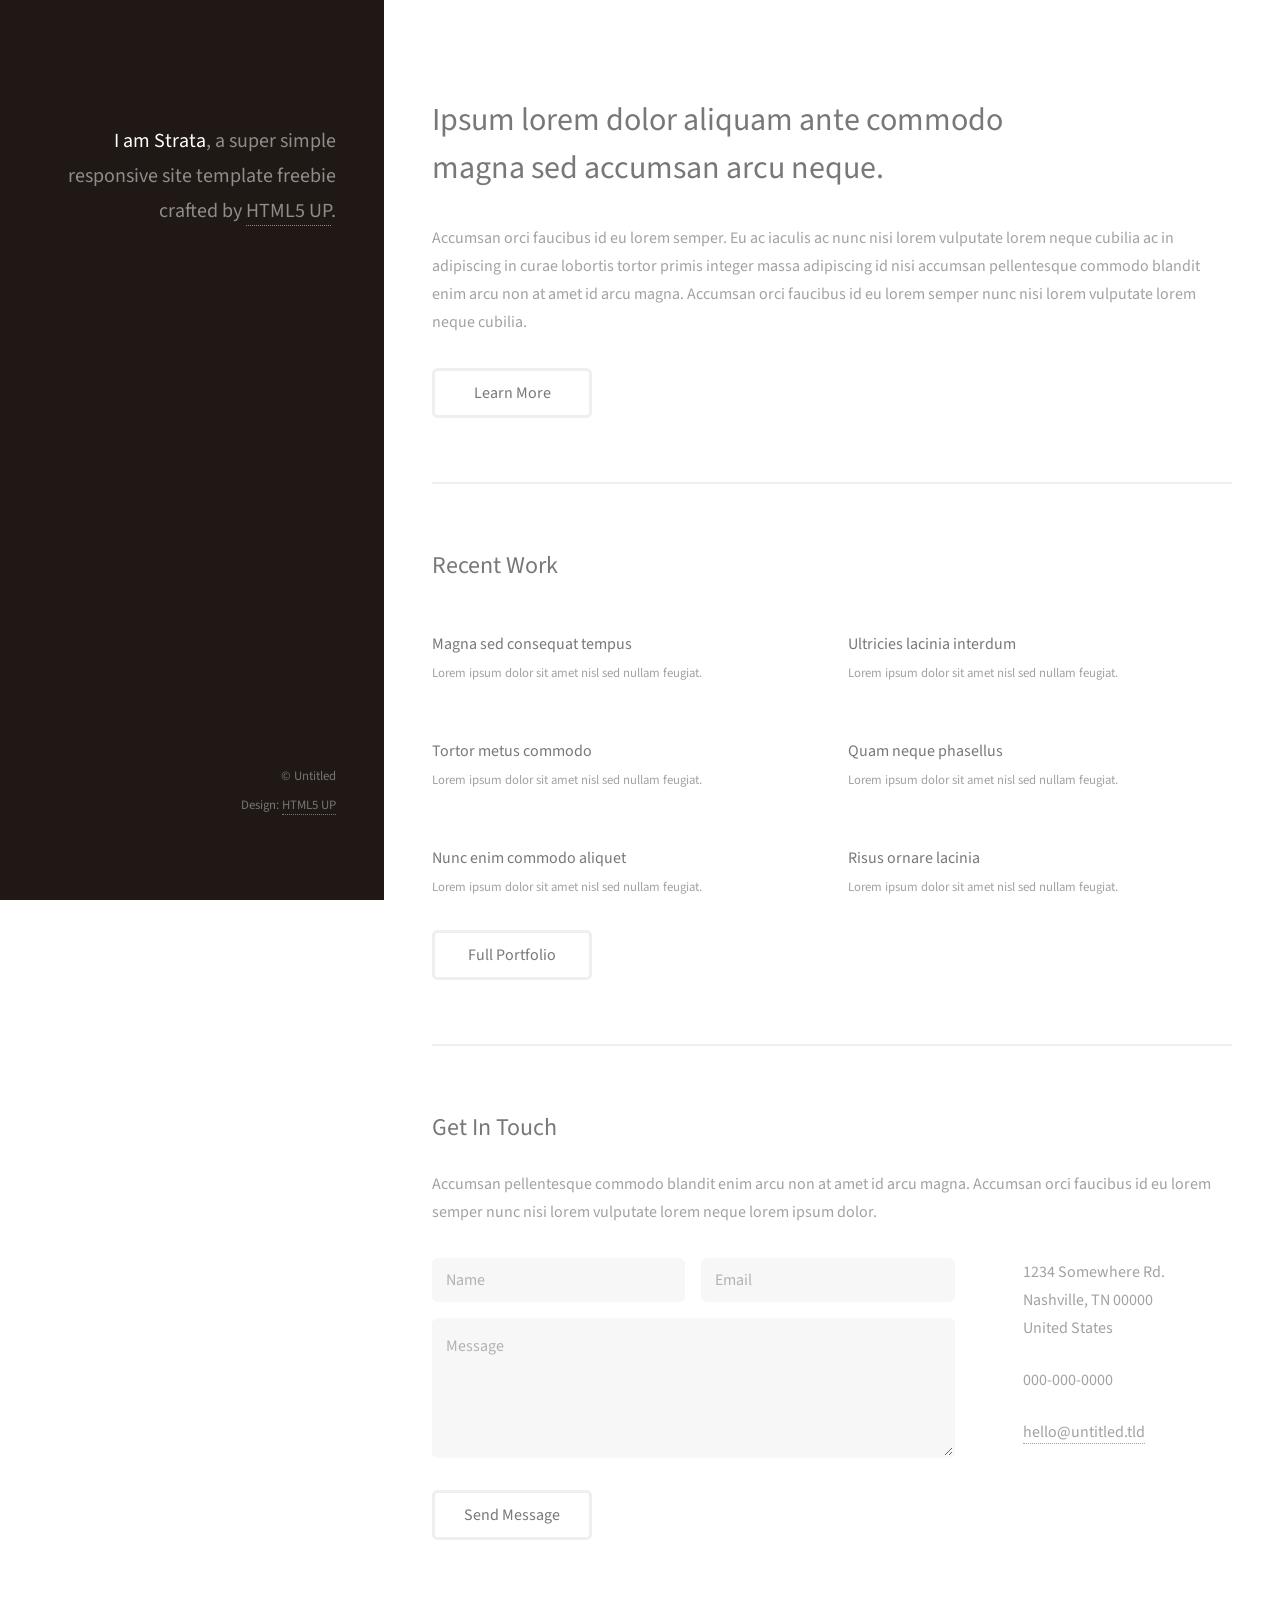
==== commit 621d3c47: "Change template." ====
--- a/index 2.html
+++ b/index 2.html
@@ -1,431 +1,459 @@
 <!DOCTYPE HTML>
 <!--
-	Fractal by HTML5 UP
+	Strata by HTML5 UP
 	html5up.net | @n33co
 	Free for personal and commercial use under the CCA 3.0 license (html5up.net/license)
 -->
 <html>
 	<head>
-		<title>Fractal by HTML5 UP</title>
+		<title>Strata by HTML5 UP</title>
 		<meta charset="utf-8" />
 		<meta name="viewport" content="width=device-width, initial-scale=1" />
 		<!--[if lte IE 8]><script src="assets/js/ie/html5shiv.js"></script><![endif]-->
 		<link rel="stylesheet" href="assets/css/main.css" />
 		<!--[if lte IE 8]><link rel="stylesheet" href="assets/css/ie8.css" /><![endif]-->
-		<!--[if lte IE 9]><link rel="stylesheet" href="assets/css/ie9.css" /><![endif]-->
 	</head>
 	<body id="top">
 
 		<!-- Header -->
 			<header id="header">
-				<div class="content">
-					<h1><a href="#">Fractal</a></h1>
-					<p>Just a simple, single page responsive<br />
-					template brought to you by <a href="http://html5up.net">HTML5 UP</a></p>
-					<ul class="actions">
-						<li><a href="#" class="button special icon fa-download">Download</a></li>
-						<li><a href="#one" class="button icon fa-chevron-down scrolly">Learn More</a></li>
-					</ul>
-				</div>
-				<div class="image phone"><div class="inner"><img src="images/screen.jpg" alt="" /></div></div>
+				<a href="#" class="image avatar"><img src="images/avatar.jpg" alt="" /></a>
+				<h1><strong>I am Strata</strong>, a super simple<br />
+				responsive site template freebie<br />
+				crafted by <a href="http://html5up.net">HTML5 UP</a>.</h1>
 			</header>
 
-		<!-- One -->
-			<section id="one" class="wrapper style2 special">
-				<header class="major">
-					<h2>Sed ipsum magna lorem tempus amet<br />
-					vehicula et gravida elementum</h2>
-				</header>
-				<ul class="icons major">
-					<li><span class="icon fa-camera-retro"><span class="label">Shoot</span></span></li>
-					<li><span class="icon fa-refresh"><span class="label">Process</span></span></li>
-					<li><span class="icon fa-cloud"><span class="label">Upload</span></span></li>
-				</ul>
-			</section>
-
-		<!-- Two -->
-			<section id="two" class="wrapper">
-				<div class="inner alt">
-					<section class="spotlight">
-						<div class="image"><img src="images/pic01.jpg" alt="" /></div>
-						<div class="content">
-							<h3>Magna sed ultrices</h3>
-							<p>Morbi mattis ornare ornare. Duis quam turpis, gravida at leo elementum elit fusce accumsan dui libero, quis vehicula lectus ultricies eu. In convallis amet leo non sapien iaculis efficitur consequat lorem ipsum.</p>
+		<!-- Main -->
+			<div id="main">
+
+				<!-- One -->
+					<section id="one">
+						<header class="major">
+							<h2>Ipsum lorem dolor aliquam ante commodo<br />
+							magna sed accumsan arcu neque.</h2>
+						</header>
+						<p>Accumsan orci faucibus id eu lorem semper. Eu ac iaculis ac nunc nisi lorem vulputate lorem neque cubilia ac in adipiscing in curae lobortis tortor primis integer massa adipiscing id nisi accumsan pellentesque commodo blandit enim arcu non at amet id arcu magna. Accumsan orci faucibus id eu lorem semper nunc nisi lorem vulputate lorem neque cubilia.</p>
+						<ul class="actions">
+							<li><a href="#" class="button">Learn More</a></li>
+						</ul>
+					</section>
+
+				<!-- Two -->
+					<section id="two">
+						<h2>Recent Work</h2>
+						<div class="row">
+							<article class="6u 12u$(xsmall) work-item">
+								<a href="images/fulls/01.jpg" class="image fit thumb"><img src="images/thumbs/01.jpg" alt="" /></a>
+								<h3>Magna sed consequat tempus</h3>
+								<p>Lorem ipsum dolor sit amet nisl sed nullam feugiat.</p>
+							</article>
+							<article class="6u$ 12u$(xsmall) work-item">
+								<a href="images/fulls/02.jpg" class="image fit thumb"><img src="images/thumbs/02.jpg" alt="" /></a>
+								<h3>Ultricies lacinia interdum</h3>
+								<p>Lorem ipsum dolor sit amet nisl sed nullam feugiat.</p>
+							</article>
+							<article class="6u 12u$(xsmall) work-item">
+								<a href="images/fulls/03.jpg" class="image fit thumb"><img src="images/thumbs/03.jpg" alt="" /></a>
+								<h3>Tortor metus commodo</h3>
+								<p>Lorem ipsum dolor sit amet nisl sed nullam feugiat.</p>
+							</article>
+							<article class="6u$ 12u$(xsmall) work-item">
+								<a href="images/fulls/04.jpg" class="image fit thumb"><img src="images/thumbs/04.jpg" alt="" /></a>
+								<h3>Quam neque phasellus</h3>
+								<p>Lorem ipsum dolor sit amet nisl sed nullam feugiat.</p>
+							</article>
+							<article class="6u 12u$(xsmall) work-item">
+								<a href="images/fulls/05.jpg" class="image fit thumb"><img src="images/thumbs/05.jpg" alt="" /></a>
+								<h3>Nunc enim commodo aliquet</h3>
+								<p>Lorem ipsum dolor sit amet nisl sed nullam feugiat.</p>
+							</article>
+							<article class="6u$ 12u$(xsmall) work-item">
+								<a href="images/fulls/06.jpg" class="image fit thumb"><img src="images/thumbs/06.jpg" alt="" /></a>
+								<h3>Risus ornare lacinia</h3>
+								<p>Lorem ipsum dolor sit amet nisl sed nullam feugiat.</p>
+							</article>
+						</div>
+						<ul class="actions">
+							<li><a href="#" class="button">Full Portfolio</a></li>
+						</ul>
+					</section>
+
+				<!-- Three -->
+					<section id="three">
+						<h2>Get In Touch</h2>
+						<p>Accumsan pellentesque commodo blandit enim arcu non at amet id arcu magna. Accumsan orci faucibus id eu lorem semper nunc nisi lorem vulputate lorem neque lorem ipsum dolor.</p>
+						<div class="row">
+							<div class="8u 12u$(small)">
+								<form method="post" action="#">
+									<div class="row uniform 50%">
+										<div class="6u 12u$(xsmall)"><input type="text" name="name" id="name" placeholder="Name" /></div>
+										<div class="6u$ 12u$(xsmall)"><input type="email" name="email" id="email" placeholder="Email" /></div>
+										<div class="12u$"><textarea name="message" id="message" placeholder="Message" rows="4"></textarea></div>
+									</div>
+								</form>
+								<ul class="actions">
+									<li><input type="submit" value="Send Message" /></li>
+								</ul>
+							</div>
+							<div class="4u$ 12u$(small)">
+								<ul class="labeled-icons">
+									<li>
+										<h3 class="icon fa-home"><span class="label">Address</span></h3>
+										1234 Somewhere Rd.<br />
+										Nashville, TN 00000<br />
+										United States
+									</li>
+									<li>
+										<h3 class="icon fa-mobile"><span class="label">Phone</span></h3>
+										000-000-0000
+									</li>
+									<li>
+										<h3 class="icon fa-envelope-o"><span class="label">Email</span></h3>
+										<a href="#">hello@untitled.tld</a>
+									</li>
+								</ul>
+							</div>
 						</div>
 					</section>
-					<section class="spotlight">
-						<div class="image"><img src="images/pic02.jpg" alt="" /></div>
-						<div class="content">
-							<h3>Ultrices nullam aliquam</h3>
-							<p>Morbi mattis ornare ornare. Duis quam turpis, gravida at leo elementum elit fusce accumsan dui libero, quis vehicula lectus ultricies eu. In convallis amet leo non sapien iaculis efficitur consequat lorem ipsum.</p>
-						</div>
+
+				<!-- Four -->
+				<!--
+					<section id="four">
+						<h2>Elements</h2>
+
+						<section>
+							<h4>Text</h4>
+							<p>This is <b>bold</b> and this is <strong>strong</strong>. This is <i>italic</i> and this is <em>emphasized</em>.
+							This is <sup>superscript</sup> text and this is <sub>subscript</sub> text.
+							This is <u>underlined</u> and this is code: <code>for (;;) { ... }</code>. Finally, <a href="#">this is a link</a>.</p>
+							<hr />
+							<header>
+								<h4>Heading with a Subtitle</h4>
+								<p>Lorem ipsum dolor sit amet nullam id egestas urna aliquam</p>
+							</header>
+							<p>Nunc lacinia ante nunc ac lobortis. Interdum adipiscing gravida odio porttitor sem non mi integer non faucibus ornare mi ut ante amet placerat aliquet. Volutpat eu sed ante lacinia sapien lorem accumsan varius montes viverra nibh in adipiscing blandit tempus accumsan.</p>
+							<header>
+								<h5>Heading with a Subtitle</h5>
+								<p>Lorem ipsum dolor sit amet nullam id egestas urna aliquam</p>
+							</header>
+							<p>Nunc lacinia ante nunc ac lobortis. Interdum adipiscing gravida odio porttitor sem non mi integer non faucibus ornare mi ut ante amet placerat aliquet. Volutpat eu sed ante lacinia sapien lorem accumsan varius montes viverra nibh in adipiscing blandit tempus accumsan.</p>
+							<hr />
+							<h2>Heading Level 2</h2>
+							<h3>Heading Level 3</h3>
+							<h4>Heading Level 4</h4>
+							<h5>Heading Level 5</h5>
+							<h6>Heading Level 6</h6>
+							<hr />
+							<h5>Blockquote</h5>
+							<blockquote>Fringilla nisl. Donec accumsan interdum nisi, quis tincidunt felis sagittis eget tempus euismod. Vestibulum ante ipsum primis in faucibus vestibulum. Blandit adipiscing eu felis iaculis volutpat ac adipiscing accumsan faucibus. Vestibulum ante ipsum primis in faucibus lorem ipsum dolor sit amet nullam adipiscing eu felis.</blockquote>
+							<h5>Preformatted</h5>
+							<pre><code>i = 0;
+
+while (!deck.isInOrder()) {
+print 'Iteration ' + i;
+deck.shuffle();
+i++;
+}
+
+print 'It took ' + i + ' iterations to sort the deck.';</code></pre>
+						</section>
+
+						<section>
+							<h4>Lists</h4>
+							<div class="row">
+								<div class="6u 12u$(xsmall)">
+									<h5>Unordered</h5>
+									<ul>
+										<li>Dolor pulvinar etiam magna etiam.</li>
+										<li>Sagittis adipiscing lorem eleifend.</li>
+										<li>Felis enim feugiat dolore viverra.</li>
+									</ul>
+									<h5>Alternate</h5>
+									<ul class="alt">
+										<li>Dolor pulvinar etiam magna etiam.</li>
+										<li>Sagittis adipiscing lorem eleifend.</li>
+										<li>Felis enim feugiat dolore viverra.</li>
+									</ul>
+								</div>
+								<div class="6u$ 12u$(xsmall)">
+									<h5>Ordered</h5>
+									<ol>
+										<li>Dolor pulvinar etiam magna etiam.</li>
+										<li>Etiam vel felis at lorem sed viverra.</li>
+										<li>Felis enim feugiat dolore viverra.</li>
+										<li>Dolor pulvinar etiam magna etiam.</li>
+										<li>Etiam vel felis at lorem sed viverra.</li>
+										<li>Felis enim feugiat dolore viverra.</li>
+									</ol>
+									<h5>Icons</h5>
+									<ul class="icons">
+										<li><a href="#" class="icon fa-twitter"><span class="label">Twitter</span></a></li>
+										<li><a href="#" class="icon fa-facebook"><span class="label">Facebook</span></a></li>
+										<li><a href="#" class="icon fa-instagram"><span class="label">Instagram</span></a></li>
+										<li><a href="#" class="icon fa-github"><span class="label">Github</span></a></li>
+										<li><a href="#" class="icon fa-dribbble"><span class="label">Dribbble</span></a></li>
+										<li><a href="#" class="icon fa-tumblr"><span class="label">Tumblr</span></a></li>
+									</ul>
+								</div>
+							</div>
+							<h5>Actions</h5>
+							<ul class="actions">
+								<li><a href="#" class="button special">Default</a></li>
+								<li><a href="#" class="button">Default</a></li>
+							</ul>
+							<ul class="actions small">
+								<li><a href="#" class="button special small">Small</a></li>
+								<li><a href="#" class="button small">Small</a></li>
+							</ul>
+							<div class="row">
+								<div class="6u 12u$(small)">
+									<ul class="actions vertical">
+										<li><a href="#" class="button special">Default</a></li>
+										<li><a href="#" class="button">Default</a></li>
+									</ul>
+								</div>
+								<div class="6u$ 12u$(small)">
+									<ul class="actions vertical small">
+										<li><a href="#" class="button special small">Small</a></li>
+										<li><a href="#" class="button small">Small</a></li>
+									</ul>
+								</div>
+								<div class="6u 12u$(small)">
+									<ul class="actions vertical">
+										<li><a href="#" class="button special fit">Default</a></li>
+										<li><a href="#" class="button fit">Default</a></li>
+									</ul>
+								</div>
+								<div class="6u$ 12u$(small)">
+									<ul class="actions vertical small">
+										<li><a href="#" class="button special small fit">Small</a></li>
+										<li><a href="#" class="button small fit">Small</a></li>
+									</ul>
+								</div>
+							</div>
+						</section>
+
+						<section>
+							<h4>Table</h4>
+							<h5>Default</h5>
+							<div class="table-wrapper">
+								<table>
+									<thead>
+										<tr>
+											<th>Name</th>
+											<th>Description</th>
+											<th>Price</th>
+										</tr>
+									</thead>
+									<tbody>
+										<tr>
+											<td>Item One</td>
+											<td>Ante turpis integer aliquet porttitor.</td>
+											<td>29.99</td>
+										</tr>
+										<tr>
+											<td>Item Two</td>
+											<td>Vis ac commodo adipiscing arcu aliquet.</td>
+											<td>19.99</td>
+										</tr>
+										<tr>
+											<td>Item Three</td>
+											<td> Morbi faucibus arcu accumsan lorem.</td>
+											<td>29.99</td>
+										</tr>
+										<tr>
+											<td>Item Four</td>
+											<td>Vitae integer tempus condimentum.</td>
+											<td>19.99</td>
+										</tr>
+										<tr>
+											<td>Item Five</td>
+											<td>Ante turpis integer aliquet porttitor.</td>
+											<td>29.99</td>
+										</tr>
+									</tbody>
+									<tfoot>
+										<tr>
+											<td colspan="2"></td>
+											<td>100.00</td>
+										</tr>
+									</tfoot>
+								</table>
+							</div>
+
+							<h5>Alternate</h5>
+							<div class="table-wrapper">
+								<table class="alt">
+									<thead>
+										<tr>
+											<th>Name</th>
+											<th>Description</th>
+											<th>Price</th>
+										</tr>
+									</thead>
+									<tbody>
+										<tr>
+											<td>Item One</td>
+											<td>Ante turpis integer aliquet porttitor.</td>
+											<td>29.99</td>
+										</tr>
+										<tr>
+											<td>Item Two</td>
+											<td>Vis ac commodo adipiscing arcu aliquet.</td>
+											<td>19.99</td>
+										</tr>
+										<tr>
+											<td>Item Three</td>
+											<td> Morbi faucibus arcu accumsan lorem.</td>
+											<td>29.99</td>
+										</tr>
+										<tr>
+											<td>Item Four</td>
+											<td>Vitae integer tempus condimentum.</td>
+											<td>19.99</td>
+										</tr>
+										<tr>
+											<td>Item Five</td>
+											<td>Ante turpis integer aliquet porttitor.</td>
+											<td>29.99</td>
+										</tr>
+									</tbody>
+									<tfoot>
+										<tr>
+											<td colspan="2"></td>
+											<td>100.00</td>
+										</tr>
+									</tfoot>
+								</table>
+							</div>
+						</section>
+
+						<section>
+							<h4>Buttons</h4>
+							<ul class="actions">
+								<li><a href="#" class="button special">Special</a></li>
+								<li><a href="#" class="button">Default</a></li>
+							</ul>
+							<ul class="actions">
+								<li><a href="#" class="button big">Big</a></li>
+								<li><a href="#" class="button">Default</a></li>
+								<li><a href="#" class="button small">Small</a></li>
+							</ul>
+							<ul class="actions fit">
+								<li><a href="#" class="button special fit">Fit</a></li>
+								<li><a href="#" class="button fit">Fit</a></li>
+							</ul>
+							<ul class="actions fit small">
+								<li><a href="#" class="button special fit small">Fit + Small</a></li>
+								<li><a href="#" class="button fit small">Fit + Small</a></li>
+							</ul>
+							<ul class="actions">
+								<li><a href="#" class="button special icon fa-download">Icon</a></li>
+								<li><a href="#" class="button icon fa-download">Icon</a></li>
+							</ul>
+							<ul class="actions">
+								<li><span class="button special disabled">Special</span></li>
+								<li><span class="button disabled">Default</span></li>
+							</ul>
+						</section>
+
+						<section>
+							<h4>Form</h4>
+							<form method="post" action="#">
+								<div class="row uniform 50%">
+									<div class="6u 12u$(xsmall)">
+										<input type="text" name="demo-name" id="demo-name" value="" placeholder="Name" />
+									</div>
+									<div class="6u$ 12u$(xsmall)">
+										<input type="email" name="demo-email" id="demo-email" value="" placeholder="Email" />
+									</div>
+									<div class="12u$">
+										<div class="select-wrapper">
+											<select name="demo-category" id="demo-category">
+												<option value="">- Category -</option>
+												<option value="1">Manufacturing</option>
+												<option value="1">Shipping</option>
+												<option value="1">Administration</option>
+												<option value="1">Human Resources</option>
+											</select>
+										</div>
+									</div>
+									<div class="4u 12u$(small)">
+										<input type="radio" id="demo-priority-low" name="demo-priority" checked>
+										<label for="demo-priority-low">Low Priority</label>
+									</div>
+									<div class="4u 12u$(small)">
+										<input type="radio" id="demo-priority-normal" name="demo-priority">
+										<label for="demo-priority-normal">Normal Priority</label>
+									</div>
+									<div class="4u$ 12u(small)">
+										<input type="radio" id="demo-priority-high" name="demo-priority">
+										<label for="demo-priority-high">High Priority</label>
+									</div>
+									<div class="6u 12u$(small)">
+										<input type="checkbox" id="demo-copy" name="demo-copy">
+										<label for="demo-copy">Email me a copy of this message</label>
+									</div>
+									<div class="6u$ 12u$(small)">
+										<input type="checkbox" id="demo-human" name="demo-human" checked>
+										<label for="demo-human">I am a human and not a robot</label>
+									</div>
+									<div class="12u$">
+										<textarea name="demo-message" id="demo-message" placeholder="Enter your message" rows="6"></textarea>
+									</div>
+									<div class="12u$">
+										<ul class="actions">
+											<li><input type="submit" value="Send Message" class="special" /></li>
+											<li><input type="reset" value="Reset" /></li>
+										</ul>
+									</div>
+								</div>
+							</form>
+						</section>
+
+						<section>
+							<h4>Image</h4>
+							<h5>Fit</h5>
+							<div class="box alt">
+								<div class="row 50% uniform">
+									<div class="12u$"><span class="image fit"><img src="images/fulls/05.jpg" alt="" /></span></div>
+									<div class="4u"><span class="image fit"><img src="images/thumbs/01.jpg" alt="" /></span></div>
+									<div class="4u"><span class="image fit"><img src="images/thumbs/02.jpg" alt="" /></span></div>
+									<div class="4u$"><span class="image fit"><img src="images/thumbs/03.jpg" alt="" /></span></div>
+									<div class="4u"><span class="image fit"><img src="images/thumbs/04.jpg" alt="" /></span></div>
+									<div class="4u"><span class="image fit"><img src="images/thumbs/05.jpg" alt="" /></span></div>
+									<div class="4u$"><span class="image fit"><img src="images/thumbs/06.jpg" alt="" /></span></div>
+									<div class="4u"><span class="image fit"><img src="images/thumbs/03.jpg" alt="" /></span></div>
+									<div class="4u"><span class="image fit"><img src="images/thumbs/02.jpg" alt="" /></span></div>
+									<div class="4u$"><span class="image fit"><img src="images/thumbs/01.jpg" alt="" /></span></div>
+								</div>
+							</div>
+							<h5>Left &amp; Right</h5>
+							<p><span class="image left"><img src="images/avatar.jpg" alt="" /></span>Fringilla nisl. Donec accumsan interdum nisi, quis tincidunt felis sagittis eget. tempus euismod. Vestibulum ante ipsum primis in faucibus vestibulum. Blandit adipiscing eu felis iaculis volutpat ac adipiscing accumsan eu faucibus. Integer ac pellentesque praesent tincidunt felis sagittis eget. tempus euismod. Vestibulum ante ipsum primis in faucibus vestibulum. Blandit adipiscing eu felis iaculis volutpat ac adipiscing accumsan eu faucibus. Integer ac pellentesque praesent. Donec accumsan interdum nisi, quis tincidunt felis sagittis eget. tempus euismod. Vestibulum ante ipsum primis in faucibus vestibulum. Blandit adipiscing eu felis iaculis volutpat ac adipiscing accumsan eu faucibus. Integer ac pellentesque praesent tincidunt felis sagittis eget. tempus euismod. Vestibulum ante ipsum primis in faucibus vestibulum. Blandit adipiscing eu felis iaculis volutpat ac adipiscing accumsan eu faucibus. Integer ac pellentesque praesent.</p>
+							<p><span class="image right"><img src="images/avatar.jpg" alt="" /></span>Fringilla nisl. Donec accumsan interdum nisi, quis tincidunt felis sagittis eget. tempus euismod. Vestibulum ante ipsum primis in faucibus vestibulum. Blandit adipiscing eu felis iaculis volutpat ac adipiscing accumsan eu faucibus. Integer ac pellentesque praesent tincidunt felis sagittis eget. tempus euismod. Vestibulum ante ipsum primis in faucibus vestibulum. Blandit adipiscing eu felis iaculis volutpat ac adipiscing accumsan eu faucibus. Integer ac pellentesque praesent. Donec accumsan interdum nisi, quis tincidunt felis sagittis eget. tempus euismod. Vestibulum ante ipsum primis in faucibus vestibulum. Blandit adipiscing eu felis iaculis volutpat ac adipiscing accumsan eu faucibus. Integer ac pellentesque praesent tincidunt felis sagittis eget. tempus euismod. Vestibulum ante ipsum primis in faucibus vestibulum. Blandit adipiscing eu felis iaculis volutpat ac adipiscing accumsan eu faucibus. Integer ac pellentesque praesent.</p>
+						</section>
+
 					</section>
-					<section class="spotlight">
-						<div class="image"><img src="images/pic03.jpg" alt="" /></div>
-						<div class="content">
-							<h3>Aliquam sed magna</h3>
-							<p>Morbi mattis ornare ornare. Duis quam turpis, gravida at leo elementum elit fusce accumsan dui libero, quis vehicula lectus ultricies eu. In convallis amet leo non sapien iaculis efficitur consequat lorem ipsum.</p>
-						</div>
-					</section>
-					<section class="special">
-						<ul class="icons labeled">
-							<li><span class="icon fa-camera-retro"><span class="label">Ipsum lorem accumsan</span></span></li>
-							<li><span class="icon fa-refresh"><span class="label">Sed vehicula elementum</span></span></li>
-							<li><span class="icon fa-cloud"><span class="label">Elit fusce consequat</span></span></li>
-							<li><span class="icon fa-code"><span class="label">Lorem nullam tempus</span></span></li>
-							<li><span class="icon fa-desktop"><span class="label">Adipiscing amet sapien</span></span></li>
-						</ul>
-					</section>
-				</div>
-			</section>
-
-		<!-- Three -->
-			<section id="three" class="wrapper style2 special">
-				<header class="major">
-					<h2>Magna leo sapien gravida</h2>
-					<p>Gravida at leo elementum elit fusce accumsan dui libero, quis vehicula<br />
-					lectus ultricies eu. In convallis amet leo sapien iaculis efficitur.</p>
-				</header>
-				<ul class="actions">
-					<li><a href="#" class="button special icon fa-download">Download</a></li>
-					<li><a href="#" class="button">Learn More</a></li>
-				</ul>
-			</section>
-
-		<!-- Four -->
-		<!--
-			<section id="four" class="wrapper">
-				<div class="inner">
-
-					<header class="major">
-						<h2>Elements</h2>
-					</header>
-
-					<section>
-						<h4>Text</h4>
-						<p>This is <b>bold</b> and this is <strong>strong</strong>. This is <i>italic</i> and this is <em>emphasized</em>.
-						This is <sup>superscript</sup> text and this is <sub>subscript</sub> text.
-						This is <u>underlined</u> and this is code: <code>for (;;) { ... }</code>. Finally, <a href="#">this is a link</a>.</p>
-						<hr />
-						<header>
-							<h4>Heading with a Subtitle</h4>
-							<p>Lorem ipsum dolor sit amet nullam id egestas urna aliquam</p>
-						</header>
-						<p>Nunc lacinia ante nunc ac lobortis. Interdum adipiscing gravida odio porttitor sem non mi integer non faucibus ornare mi ut ante amet placerat aliquet. Volutpat eu sed ante lacinia sapien lorem accumsan varius montes viverra nibh in adipiscing blandit tempus accumsan.</p>
-						<header>
-							<h5>Heading with a Subtitle</h5>
-							<p>Lorem ipsum dolor sit amet nullam id egestas urna aliquam</p>
-						</header>
-						<p>Nunc lacinia ante nunc ac lobortis. Interdum adipiscing gravida odio porttitor sem non mi integer non faucibus ornare mi ut ante amet placerat aliquet. Volutpat eu sed ante lacinia sapien lorem accumsan varius montes viverra nibh in adipiscing blandit tempus accumsan.</p>
-						<hr />
-						<h2>Heading Level 2</h2>
-						<h3>Heading Level 3</h3>
-						<h4>Heading Level 4</h4>
-						<h5>Heading Level 5</h5>
-						<h6>Heading Level 6</h6>
-						<hr />
-						<h5>Blockquote</h5>
-						<blockquote>Fringilla nisl. Donec accumsan interdum nisi, quis tincidunt felis sagittis eget tempus euismod. Vestibulum ante ipsum primis in faucibus vestibulum. Blandit adipiscing eu felis iaculis volutpat ac adipiscing accumsan faucibus. Vestibulum ante ipsum primis in faucibus lorem ipsum dolor sit amet nullam adipiscing eu felis.</blockquote>
-						<h5>Preformatted</h5>
-						<pre><code>i = 0;
-
-while (!deck.isInOrder()) {
-  print 'Iteration ' + i;
-  deck.shuffle();
-  i++;
-}
-
-print 'It took ' + i + ' iterations to sort the deck.';</code></pre>
-					</section>
-
-					<section>
-						<h4>Lists</h4>
-						<div class="row">
-							<div class="6u 12u$(medium)">
-								<h5>Unordered</h5>
-								<ul>
-									<li>Dolor pulvinar etiam.</li>
-									<li>Sagittis adipiscing.</li>
-									<li>Felis enim feugiat.</li>
-								</ul>
-								<h5>Alternate</h5>
-								<ul class="alt">
-									<li>Dolor pulvinar etiam.</li>
-									<li>Sagittis adipiscing.</li>
-									<li>Felis enim feugiat.</li>
-								</ul>
-							</div>
-							<div class="6u$ 12u$(medium)">
-								<h5>Ordered</h5>
-								<ol>
-									<li>Dolor pulvinar etiam.</li>
-									<li>Etiam vel felis viverra.</li>
-									<li>Felis enim feugiat.</li>
-									<li>Dolor pulvinar etiam.</li>
-									<li>Etiam vel felis lorem.</li>
-									<li>Felis enim et feugiat.</li>
-								</ol>
-								<h5>Icons</h5>
-								<ul class="icons">
-									<li><a href="#" class="icon fa-twitter"><span class="label">Twitter</span></a></li>
-									<li><a href="#" class="icon fa-facebook"><span class="label">Facebook</span></a></li>
-									<li><a href="#" class="icon fa-instagram"><span class="label">Instagram</span></a></li>
-									<li><a href="#" class="icon fa-github"><span class="label">Github</span></a></li>
-								</ul>
-							</div>
-						</div>
-						<h5>Actions</h5>
-						<div class="row">
-							<div class="6u 12u$(medium)">
-								<ul class="actions">
-									<li><a href="#" class="button special">Default</a></li>
-									<li><a href="#" class="button">Default</a></li>
-								</ul>
-								<ul class="actions small">
-									<li><a href="#" class="button special small">Small</a></li>
-									<li><a href="#" class="button small">Small</a></li>
-								</ul>
-								<ul class="actions vertical">
-									<li><a href="#" class="button special">Default</a></li>
-									<li><a href="#" class="button">Default</a></li>
-								</ul>
-								<ul class="actions vertical small">
-									<li><a href="#" class="button special small">Small</a></li>
-									<li><a href="#" class="button small">Small</a></li>
-								</ul>
-							</div>
-							<div class="6u 12u$(medium)">
-								<ul class="actions vertical">
-									<li><a href="#" class="button special fit">Default</a></li>
-									<li><a href="#" class="button fit">Default</a></li>
-								</ul>
-								<ul class="actions vertical small">
-									<li><a href="#" class="button special small fit">Small</a></li>
-									<li><a href="#" class="button small fit">Small</a></li>
-								</ul>
-							</div>
-						</div>
-					</section>
-
-					<section>
-						<h4>Table</h4>
-						<h5>Default</h5>
-						<div class="table-wrapper">
-							<table>
-								<thead>
-									<tr>
-										<th>Name</th>
-										<th>Description</th>
-										<th>Price</th>
-									</tr>
-								</thead>
-								<tbody>
-									<tr>
-										<td>Item One</td>
-										<td>Ante turpis integer aliquet porttitor.</td>
-										<td>29.99</td>
-									</tr>
-									<tr>
-										<td>Item Two</td>
-										<td>Vis ac commodo adipiscing arcu aliquet.</td>
-										<td>19.99</td>
-									</tr>
-									<tr>
-										<td>Item Three</td>
-										<td> Morbi faucibus arcu accumsan lorem.</td>
-										<td>29.99</td>
-									</tr>
-									<tr>
-										<td>Item Four</td>
-										<td>Vitae integer tempus condimentum.</td>
-										<td>19.99</td>
-									</tr>
-									<tr>
-										<td>Item Five</td>
-										<td>Ante turpis integer aliquet porttitor.</td>
-										<td>29.99</td>
-									</tr>
-								</tbody>
-								<tfoot>
-									<tr>
-										<td colspan="2"></td>
-										<td>100.00</td>
-									</tr>
-								</tfoot>
-							</table>
-						</div>
-
-						<h5>Alternate</h5>
-						<div class="table-wrapper">
-							<table class="alt">
-								<thead>
-									<tr>
-										<th>Name</th>
-										<th>Description</th>
-										<th>Price</th>
-									</tr>
-								</thead>
-								<tbody>
-									<tr>
-										<td>Item One</td>
-										<td>Ante turpis integer aliquet porttitor.</td>
-										<td>29.99</td>
-									</tr>
-									<tr>
-										<td>Item Two</td>
-										<td>Vis ac commodo adipiscing arcu aliquet.</td>
-										<td>19.99</td>
-									</tr>
-									<tr>
-										<td>Item Three</td>
-										<td> Morbi faucibus arcu accumsan lorem.</td>
-										<td>29.99</td>
-									</tr>
-									<tr>
-										<td>Item Four</td>
-										<td>Vitae integer tempus condimentum.</td>
-										<td>19.99</td>
-									</tr>
-									<tr>
-										<td>Item Five</td>
-										<td>Ante turpis integer aliquet porttitor.</td>
-										<td>29.99</td>
-									</tr>
-								</tbody>
-								<tfoot>
-									<tr>
-										<td colspan="2"></td>
-										<td>100.00</td>
-									</tr>
-								</tfoot>
-							</table>
-						</div>
-					</section>
-
-					<section>
-						<h4>Buttons</h4>
-						<ul class="actions">
-							<li><a href="#" class="button special">Special</a></li>
-							<li><a href="#" class="button">Default</a></li>
-						</ul>
-						<ul class="actions">
-							<li><a href="#" class="button big">Big</a></li>
-							<li><a href="#" class="button">Default</a></li>
-							<li><a href="#" class="button small">Small</a></li>
-						</ul>
-						<ul class="actions fit">
-							<li><a href="#" class="button fit">Fit</a></li>
-							<li><a href="#" class="button special fit">Fit</a></li>
-							<li><a href="#" class="button fit">Fit</a></li>
-						</ul>
-						<ul class="actions fit small">
-							<li><a href="#" class="button special fit small">Fit + Small</a></li>
-							<li><a href="#" class="button fit small">Fit + Small</a></li>
-							<li><a href="#" class="button special fit small">Fit + Small</a></li>
-						</ul>
-						<ul class="actions">
-							<li><a href="#" class="button special icon fa-download">Icon</a></li>
-							<li><a href="#" class="button icon fa-download">Icon</a></li>
-						</ul>
-						<ul class="actions">
-							<li><span class="button special disabled">Disabled</span></li>
-							<li><span class="button disabled">Disabled</span></li>
-						</ul>
-					</section>
-
-					<section>
-						<h4>Form</h4>
-						<form method="post" action="#">
-							<div class="row uniform">
-								<div class="6u 12u$(xsmall)">
-									<input type="text" name="demo-name" id="demo-name" value="" placeholder="Name" />
-								</div>
-								<div class="6u$ 12u$(xsmall)">
-									<input type="email" name="demo-email" id="demo-email" value="" placeholder="Email" />
-								</div>
-								<div class="12u$">
-									<div class="select-wrapper">
-										<select name="demo-category" id="demo-category">
-											<option value="">- Category -</option>
-											<option value="1">Manufacturing</option>
-											<option value="1">Shipping</option>
-											<option value="1">Administration</option>
-											<option value="1">Human Resources</option>
-										</select>
-									</div>
-								</div>
-								<div class="4u 12u$(small)">
-									<input type="radio" id="demo-priority-low" name="demo-priority" checked>
-									<label for="demo-priority-low">Low</label>
-								</div>
-								<div class="4u 12u$(small)">
-									<input type="radio" id="demo-priority-normal" name="demo-priority">
-									<label for="demo-priority-normal">Normal</label>
-								</div>
-								<div class="4u$ 12u$(small)">
-									<input type="radio" id="demo-priority-high" name="demo-priority">
-									<label for="demo-priority-high">High</label>
-								</div>
-								<div class="6u 12u$(small)">
-									<input type="checkbox" id="demo-copy" name="demo-copy">
-									<label for="demo-copy">Email me a copy</label>
-								</div>
-								<div class="6u$ 12u$(small)">
-									<input type="checkbox" id="demo-human" name="demo-human" checked>
-									<label for="demo-human">Not a robot</label>
-								</div>
-								<div class="12u$">
-									<textarea name="demo-message" id="demo-message" placeholder="Enter your message" rows="6"></textarea>
-								</div>
-								<div class="12u$">
-									<ul class="actions">
-										<li><input type="submit" value="Send Message" class="special" /></li>
-										<li><input type="reset" value="Reset" /></li>
-									</ul>
-								</div>
-							</div>
-						</form>
-					</section>
-
-					<section>
-						<h4>Image</h4>
-						<h5>Fit</h5>
-						<div class="box alt">
-							<div class="row uniform">
-								<div class="12u"><span class="image fit"><img src="images/pic04.jpg" alt="" /></span></div>
-								<div class="4u"><span class="image fit"><img src="images/pic01.jpg" alt="" /></span></div>
-								<div class="4u"><span class="image fit"><img src="images/pic02.jpg" alt="" /></span></div>
-								<div class="4u"><span class="image fit"><img src="images/pic03.jpg" alt="" /></span></div>
-								<div class="4u"><span class="image fit"><img src="images/pic02.jpg" alt="" /></span></div>
-								<div class="4u"><span class="image fit"><img src="images/pic03.jpg" alt="" /></span></div>
-								<div class="4u"><span class="image fit"><img src="images/pic01.jpg" alt="" /></span></div>
-								<div class="4u"><span class="image fit"><img src="images/pic03.jpg" alt="" /></span></div>
-								<div class="4u"><span class="image fit"><img src="images/pic01.jpg" alt="" /></span></div>
-								<div class="4u"><span class="image fit"><img src="images/pic02.jpg" alt="" /></span></div>
-							</div>
-						</div>
-						<h5>Left &amp; Right</h5>
-						<p><span class="image left"><img src="images/pic05.jpg" alt="" /></span>Fringilla nisl. Donec accumsan interdum nisi, quis tincidunt felis sagittis eget. tempus euismod. Vestibulum ante ipsum primis in faucibus vestibulum. Blandit adipiscing eu felis iaculis volutpat ac adipiscing accumsan eu faucibus. Integer ac pellentesque praesent tincidunt felis sagittis eget. tempus euismod. Vestibulum ante ipsum primis in faucibus vestibulum. Blandit adipiscing eu felis iaculis volutpat ac adipiscing accumsan eu faucibus. Integer ac pellentesque praesent. Donec accumsan interdum nisi, quis tincidunt felis sagittis eget. tempus euismod. Vestibulum ante ipsum primis in faucibus vestibulum. Blandit adipiscing eu felis iaculis volutpat ac adipiscing accumsan eu faucibus. Integer ac pellentesque praesent tincidunt felis sagittis eget. tempus euismod. Vestibulum ante ipsum primis in faucibus vestibulum. Blandit adipiscing eu felis iaculis volutpat ac adipiscing accumsan eu faucibus. Integer ac pellentesque praesent. Blandit adipiscing eu felis iaculis volutpat ac adipiscing accumsan eu faucibus. Integer ac pellentesque praesent tincidunt felis sagittis eget. tempus euismod. Vestibulum ante ipsum primis in faucibus vestibulum. Blandit adipiscing eu felis iaculis volutpat ac adipiscing accumsan eu faucibus. Integer ac pellentesque praesent.</p>
-						<p><span class="image right"><img src="images/pic05.jpg" alt="" /></span>Fringilla nisl. Donec accumsan interdum nisi, quis tincidunt felis sagittis eget. tempus euismod. Vestibulum ante ipsum primis in faucibus vestibulum. Blandit adipiscing eu felis iaculis volutpat ac adipiscing accumsan eu faucibus. Integer ac pellentesque praesent tincidunt felis sagittis eget. tempus euismod. Vestibulum ante ipsum primis in faucibus vestibulum. Blandit adipiscing eu felis iaculis volutpat ac adipiscing accumsan eu faucibus. Integer ac pellentesque praesent. Donec accumsan interdum nisi, quis tincidunt felis sagittis eget. tempus euismod. Vestibulum ante ipsum primis in faucibus vestibulum. Blandit adipiscing eu felis iaculis volutpat ac adipiscing accumsan eu faucibus. Integer ac pellentesque praesent tincidunt felis sagittis eget. tempus euismod. Vestibulum ante ipsum primis in faucibus vestibulum. Blandit adipiscing eu felis iaculis volutpat ac adipiscing accumsan eu faucibus. Integer ac pellentesque praesent. Blandit adipiscing eu felis iaculis volutpat ac adipiscing accumsan eu faucibus. Integer ac pellentesque praesent tincidunt felis sagittis eget. tempus euismod. Vestibulum ante ipsum primis in faucibus vestibulum. Blandit adipiscing eu felis iaculis volutpat ac adipiscing accumsan eu faucibus. Integer ac pellentesque praesent.</p>
-					</section>
-
-				</div>
-			</section>
-		-->
+				-->
+
+			</div>
 
 		<!-- Footer -->
 			<footer id="footer">
 				<ul class="icons">
-					<li><a href="#" class="icon fa-facebook"><span class="label">Facebook</span></a></li>
 					<li><a href="#" class="icon fa-twitter"><span class="label">Twitter</span></a></li>
-					<li><a href="#" class="icon fa-instagram"><span class="label">Instagram</span></a></li>
+					<li><a href="#" class="icon fa-github"><span class="label">Github</span></a></li>
+					<li><a href="#" class="icon fa-dribbble"><span class="label">Dribbble</span></a></li>
+					<li><a href="#" class="icon fa-envelope-o"><span class="label">Email</span></a></li>
 				</ul>
-				<p class="copyright">&copy; Untitled. Credits: <a href="http://html5up.net">HTML5 UP</a></p>
+				<ul class="copyright">
+					<li>&copy; Untitled</li><li>Design: <a href="http://html5up.net">HTML5 UP</a></li>
+				</ul>
 			</footer>
 
 		<!-- Scripts -->
 			<script src="assets/js/jquery.min.js"></script>
-			<script src="assets/js/jquery.scrolly.min.js"></script>
+			<script src="assets/js/jquery.poptrox.min.js"></script>
 			<script src="assets/js/skel.min.js"></script>
 			<script src="assets/js/util.js"></script>
 			<!--[if lte IE 8]><script src="assets/js/ie/respond.min.js"></script><![endif]-->
--- a/assets/css/main.css
+++ b/assets/css/main.css
@@ -1,7 +1,8 @@
-@import url(font-awesome.min.css);
+@import url("font-awesome.min.css");
+@import url("http://fonts.googleapis.com/css?family=Source+Sans+Pro:400,400italic");
 
 /*
-	Fractal by HTML5 UP
+	Strata by HTML5 UP
 	html5up.net | @n33co
 	Free for personal and commercial use under the CCA 3.0 license (html5up.net/license)
 */
@@ -55,6 +56,165 @@
 		box-sizing: border-box;
 	}
 
+/* Containers */
+
+	.container {
+		margin-left: auto;
+		margin-right: auto;
+	}
+
+	.container.\31 25\25 {
+		width: 100%;
+		max-width: 1200px;
+		min-width: 960px;
+	}
+
+	.container.\37 5\25 {
+		width: 720px;
+	}
+
+	.container.\35 0\25 {
+		width: 480px;
+	}
+
+	.container.\32 5\25 {
+		width: 240px;
+	}
+
+	.container {
+		width: 960px;
+	}
+
+	@media screen and (max-width: 1800px) {
+
+		.container.\31 25\25 {
+			width: 100%;
+			max-width: 1200px;
+			min-width: 960px;
+		}
+
+		.container.\37 5\25 {
+			width: 720px;
+		}
+
+		.container.\35 0\25 {
+			width: 480px;
+		}
+
+		.container.\32 5\25 {
+			width: 240px;
+		}
+
+		.container {
+			width: 960px;
+		}
+
+	}
+
+	@media screen and (max-width: 1280px) {
+
+		.container.\31 25\25 {
+			width: 100%;
+			max-width: 1200px;
+			min-width: 960px;
+		}
+
+		.container.\37 5\25 {
+			width: 720px;
+		}
+
+		.container.\35 0\25 {
+			width: 480px;
+		}
+
+		.container.\32 5\25 {
+			width: 240px;
+		}
+
+		.container {
+			width: 960px;
+		}
+
+	}
+
+	@media screen and (max-width: 980px) {
+
+		.container.\31 25\25 {
+			width: 100%;
+			max-width: 1200px;
+			min-width: 960px;
+		}
+
+		.container.\37 5\25 {
+			width: 720px;
+		}
+
+		.container.\35 0\25 {
+			width: 480px;
+		}
+
+		.container.\32 5\25 {
+			width: 240px;
+		}
+
+		.container {
+			width: 960px;
+		}
+
+	}
+
+	@media screen and (max-width: 736px) {
+
+		.container.\31 25\25 {
+			width: 100%;
+			max-width: 1200px;
+			min-width: 960px;
+		}
+
+		.container.\37 5\25 {
+			width: 720px;
+		}
+
+		.container.\35 0\25 {
+			width: 480px;
+		}
+
+		.container.\32 5\25 {
+			width: 240px;
+		}
+
+		.container {
+			width: 960px;
+		}
+
+	}
+
+	@media screen and (max-width: 480px) {
+
+		.container.\31 25\25 {
+			width: 100%;
+			max-width: 1200px;
+			min-width: 960px;
+		}
+
+		.container.\37 5\25 {
+			width: 720px;
+		}
+
+		.container.\35 0\25 {
+			width: 480px;
+		}
+
+		.container.\32 5\25 {
+			width: 240px;
+		}
+
+		.container {
+			width: 960px;
+		}
+
+	}
+
 /* Grid */
 
 	.row {
@@ -103,83 +263,83 @@
 	}
 
 	.row > * {
-		padding: 0 0 0 1.5em;
+		padding: 0 0 0 2.5em;
 	}
 
 	.row {
-		margin: 0 0 -1px -1.5em;
+		margin: 0 0 -1px -2.5em;
 	}
 
 	.row.uniform > * {
-		padding: 1.5em 0 0 1.5em;
+		padding: 2.5em 0 0 2.5em;
 	}
 
 	.row.uniform {
-		margin: -1.5em 0 -1px -1.5em;
+		margin: -2.5em 0 -1px -2.5em;
 	}
 
 	.row.\32 00\25 > * {
-		padding: 0 0 0 3em;
+		padding: 0 0 0 5em;
 	}
 
 	.row.\32 00\25 {
-		margin: 0 0 -1px -3em;
+		margin: 0 0 -1px -5em;
 	}
 
 	.row.uniform.\32 00\25 > * {
-		padding: 3em 0 0 3em;
+		padding: 5em 0 0 5em;
 	}
 
 	.row.uniform.\32 00\25 {
-		margin: -3em 0 -1px -3em;
+		margin: -5em 0 -1px -5em;
 	}
 
 	.row.\31 50\25 > * {
-		padding: 0 0 0 2.25em;
+		padding: 0 0 0 3.75em;
 	}
 
 	.row.\31 50\25 {
-		margin: 0 0 -1px -2.25em;
+		margin: 0 0 -1px -3.75em;
 	}
 
 	.row.uniform.\31 50\25 > * {
-		padding: 2.25em 0 0 2.25em;
+		padding: 3.75em 0 0 3.75em;
 	}
 
 	.row.uniform.\31 50\25 {
-		margin: -2.25em 0 -1px -2.25em;
+		margin: -3.75em 0 -1px -3.75em;
 	}
 
 	.row.\35 0\25 > * {
-		padding: 0 0 0 0.75em;
+		padding: 0 0 0 1.25em;
 	}
 
 	.row.\35 0\25 {
-		margin: 0 0 -1px -0.75em;
+		margin: 0 0 -1px -1.25em;
 	}
 
 	.row.uniform.\35 0\25 > * {
-		padding: 0.75em 0 0 0.75em;
+		padding: 1.25em 0 0 1.25em;
 	}
 
 	.row.uniform.\35 0\25 {
-		margin: -0.75em 0 -1px -0.75em;
+		margin: -1.25em 0 -1px -1.25em;
 	}
 
 	.row.\32 5\25 > * {
-		padding: 0 0 0 0.375em;
+		padding: 0 0 0 0.625em;
 	}
 
 	.row.\32 5\25 {
-		margin: 0 0 -1px -0.375em;
+		margin: 0 0 -1px -0.625em;
 	}
 
 	.row.uniform.\32 5\25 > * {
-		padding: 0.375em 0 0 0.375em;
+		padding: 0.625em 0 0 0.625em;
 	}
 
 	.row.uniform.\32 5\25 {
-		margin: -0.375em 0 -1px -0.375em;
+		margin: -0.625em 0 -1px -0.625em;
 	}
 
 	.\31 2u, .\31 2u\24 {
@@ -313,86 +473,86 @@
 		margin-left: 8.33333%;
 	}
 
-	@media screen and (max-width: 1680px) {
+	@media screen and (max-width: 1800px) {
 
 		.row > * {
-			padding: 0 0 0 1.5em;
+			padding: 0 0 0 2.5em;
 		}
 
 		.row {
-			margin: 0 0 -1px -1.5em;
+			margin: 0 0 -1px -2.5em;
 		}
 
 		.row.uniform > * {
-			padding: 1.5em 0 0 1.5em;
+			padding: 2.5em 0 0 2.5em;
 		}
 
 		.row.uniform {
-			margin: -1.5em 0 -1px -1.5em;
+			margin: -2.5em 0 -1px -2.5em;
 		}
 
 		.row.\32 00\25 > * {
-			padding: 0 0 0 3em;
+			padding: 0 0 0 5em;
 		}
 
 		.row.\32 00\25 {
-			margin: 0 0 -1px -3em;
+			margin: 0 0 -1px -5em;
 		}
 
 		.row.uniform.\32 00\25 > * {
-			padding: 3em 0 0 3em;
+			padding: 5em 0 0 5em;
 		}
 
 		.row.uniform.\32 00\25 {
-			margin: -3em 0 -1px -3em;
+			margin: -5em 0 -1px -5em;
 		}
 
 		.row.\31 50\25 > * {
-			padding: 0 0 0 2.25em;
+			padding: 0 0 0 3.75em;
 		}
 
 		.row.\31 50\25 {
-			margin: 0 0 -1px -2.25em;
+			margin: 0 0 -1px -3.75em;
 		}
 
 		.row.uniform.\31 50\25 > * {
-			padding: 2.25em 0 0 2.25em;
+			padding: 3.75em 0 0 3.75em;
 		}
 
 		.row.uniform.\31 50\25 {
-			margin: -2.25em 0 -1px -2.25em;
+			margin: -3.75em 0 -1px -3.75em;
 		}
 
 		.row.\35 0\25 > * {
-			padding: 0 0 0 0.75em;
+			padding: 0 0 0 1.25em;
 		}
 
 		.row.\35 0\25 {
-			margin: 0 0 -1px -0.75em;
+			margin: 0 0 -1px -1.25em;
 		}
 
 		.row.uniform.\35 0\25 > * {
-			padding: 0.75em 0 0 0.75em;
+			padding: 1.25em 0 0 1.25em;
 		}
 
 		.row.uniform.\35 0\25 {
-			margin: -0.75em 0 -1px -0.75em;
+			margin: -1.25em 0 -1px -1.25em;
 		}
 
 		.row.\32 5\25 > * {
-			padding: 0 0 0 0.375em;
+			padding: 0 0 0 0.625em;
 		}
 
 		.row.\32 5\25 {
-			margin: 0 0 -1px -0.375em;
+			margin: 0 0 -1px -0.625em;
 		}
 
 		.row.uniform.\32 5\25 > * {
-			padding: 0.375em 0 0 0.375em;
+			padding: 0.625em 0 0 0.625em;
 		}
 
 		.row.uniform.\32 5\25 {
-			margin: -0.375em 0 -1px -0.375em;
+			margin: -0.625em 0 -1px -0.625em;
 		}
 
 		.\31 2u\28xlarge\29, .\31 2u\24\28xlarge\29 {
@@ -531,83 +691,83 @@
 	@media screen and (max-width: 1280px) {
 
 		.row > * {
-			padding: 0 0 0 1.5em;
+			padding: 0 0 0 2em;
 		}
 
 		.row {
-			margin: 0 0 -1px -1.5em;
+			margin: 0 0 -1px -2em;
 		}
 
 		.row.uniform > * {
-			padding: 1.5em 0 0 1.5em;
+			padding: 2em 0 0 2em;
 		}
 
 		.row.uniform {
-			margin: -1.5em 0 -1px -1.5em;
+			margin: -2em 0 -1px -2em;
 		}
 
 		.row.\32 00\25 > * {
+			padding: 0 0 0 4em;
+		}
+
+		.row.\32 00\25 {
+			margin: 0 0 -1px -4em;
+		}
+
+		.row.uniform.\32 00\25 > * {
+			padding: 4em 0 0 4em;
+		}
+
+		.row.uniform.\32 00\25 {
+			margin: -4em 0 -1px -4em;
+		}
+
+		.row.\31 50\25 > * {
 			padding: 0 0 0 3em;
 		}
 
-		.row.\32 00\25 {
+		.row.\31 50\25 {
 			margin: 0 0 -1px -3em;
 		}
 
-		.row.uniform.\32 00\25 > * {
+		.row.uniform.\31 50\25 > * {
 			padding: 3em 0 0 3em;
 		}
 
-		.row.uniform.\32 00\25 {
+		.row.uniform.\31 50\25 {
 			margin: -3em 0 -1px -3em;
 		}
 
-		.row.\31 50\25 > * {
-			padding: 0 0 0 2.25em;
-		}
-
-		.row.\31 50\25 {
-			margin: 0 0 -1px -2.25em;
-		}
-
-		.row.uniform.\31 50\25 > * {
-			padding: 2.25em 0 0 2.25em;
-		}
-
-		.row.uniform.\31 50\25 {
-			margin: -2.25em 0 -1px -2.25em;
-		}
-
 		.row.\35 0\25 > * {
-			padding: 0 0 0 0.75em;
+			padding: 0 0 0 1em;
 		}
 
 		.row.\35 0\25 {
-			margin: 0 0 -1px -0.75em;
+			margin: 0 0 -1px -1em;
 		}
 
 		.row.uniform.\35 0\25 > * {
-			padding: 0.75em 0 0 0.75em;
+			padding: 1em 0 0 1em;
 		}
 
 		.row.uniform.\35 0\25 {
-			margin: -0.75em 0 -1px -0.75em;
+			margin: -1em 0 -1px -1em;
 		}
 
 		.row.\32 5\25 > * {
-			padding: 0 0 0 0.375em;
+			padding: 0 0 0 0.5em;
 		}
 
 		.row.\32 5\25 {
-			margin: 0 0 -1px -0.375em;
+			margin: 0 0 -1px -0.5em;
 		}
 
 		.row.uniform.\32 5\25 > * {
-			padding: 0.375em 0 0 0.375em;
+			padding: 0.5em 0 0 0.5em;
 		}
 
 		.row.uniform.\32 5\25 {
-			margin: -0.375em 0 -1px -0.375em;
+			margin: -0.5em 0 -1px -0.5em;
 		}
 
 		.\31 2u\28large\29, .\31 2u\24\28large\29 {
@@ -746,83 +906,83 @@
 	@media screen and (max-width: 980px) {
 
 		.row > * {
-			padding: 0 0 0 1.5em;
+			padding: 0 0 0 2em;
 		}
 
 		.row {
-			margin: 0 0 -1px -1.5em;
+			margin: 0 0 -1px -2em;
 		}
 
 		.row.uniform > * {
-			padding: 1.5em 0 0 1.5em;
+			padding: 2em 0 0 2em;
 		}
 
 		.row.uniform {
-			margin: -1.5em 0 -1px -1.5em;
+			margin: -2em 0 -1px -2em;
 		}
 
 		.row.\32 00\25 > * {
+			padding: 0 0 0 4em;
+		}
+
+		.row.\32 00\25 {
+			margin: 0 0 -1px -4em;
+		}
+
+		.row.uniform.\32 00\25 > * {
+			padding: 4em 0 0 4em;
+		}
+
+		.row.uniform.\32 00\25 {
+			margin: -4em 0 -1px -4em;
+		}
+
+		.row.\31 50\25 > * {
 			padding: 0 0 0 3em;
 		}
 
-		.row.\32 00\25 {
+		.row.\31 50\25 {
 			margin: 0 0 -1px -3em;
 		}
 
-		.row.uniform.\32 00\25 > * {
+		.row.uniform.\31 50\25 > * {
 			padding: 3em 0 0 3em;
 		}
 
-		.row.uniform.\32 00\25 {
+		.row.uniform.\31 50\25 {
 			margin: -3em 0 -1px -3em;
 		}
 
-		.row.\31 50\25 > * {
-			padding: 0 0 0 2.25em;
-		}
-
-		.row.\31 50\25 {
-			margin: 0 0 -1px -2.25em;
-		}
-
-		.row.uniform.\31 50\25 > * {
-			padding: 2.25em 0 0 2.25em;
-		}
-
-		.row.uniform.\31 50\25 {
-			margin: -2.25em 0 -1px -2.25em;
-		}
-
 		.row.\35 0\25 > * {
-			padding: 0 0 0 0.75em;
+			padding: 0 0 0 1em;
 		}
 
 		.row.\35 0\25 {
-			margin: 0 0 -1px -0.75em;
+			margin: 0 0 -1px -1em;
 		}
 
 		.row.uniform.\35 0\25 > * {
-			padding: 0.75em 0 0 0.75em;
+			padding: 1em 0 0 1em;
 		}
 
 		.row.uniform.\35 0\25 {
-			margin: -0.75em 0 -1px -0.75em;
+			margin: -1em 0 -1px -1em;
 		}
 
 		.row.\32 5\25 > * {
-			padding: 0 0 0 0.375em;
+			padding: 0 0 0 0.5em;
 		}
 
 		.row.\32 5\25 {
-			margin: 0 0 -1px -0.375em;
+			margin: 0 0 -1px -0.5em;
 		}
 
 		.row.uniform.\32 5\25 > * {
-			padding: 0.375em 0 0 0.375em;
+			padding: 0.5em 0 0 0.5em;
 		}
 
 		.row.uniform.\32 5\25 {
-			margin: -0.375em 0 -1px -0.375em;
+			margin: -0.5em 0 -1px -0.5em;
 		}
 
 		.\31 2u\28medium\29, .\31 2u\24\28medium\29 {
@@ -1388,241 +1548,10 @@
 
 	}
 
-	@media screen and (max-width: 360px) {
-
-		.row > * {
-			padding: 0 0 0 1.5em;
-		}
-
-		.row {
-			margin: 0 0 -1px -1.5em;
-		}
-
-		.row.uniform > * {
-			padding: 1.5em 0 0 1.5em;
-		}
-
-		.row.uniform {
-			margin: -1.5em 0 -1px -1.5em;
-		}
-
-		.row.\32 00\25 > * {
-			padding: 0 0 0 3em;
-		}
-
-		.row.\32 00\25 {
-			margin: 0 0 -1px -3em;
-		}
-
-		.row.uniform.\32 00\25 > * {
-			padding: 3em 0 0 3em;
-		}
-
-		.row.uniform.\32 00\25 {
-			margin: -3em 0 -1px -3em;
-		}
-
-		.row.\31 50\25 > * {
-			padding: 0 0 0 2.25em;
-		}
-
-		.row.\31 50\25 {
-			margin: 0 0 -1px -2.25em;
-		}
-
-		.row.uniform.\31 50\25 > * {
-			padding: 2.25em 0 0 2.25em;
-		}
-
-		.row.uniform.\31 50\25 {
-			margin: -2.25em 0 -1px -2.25em;
-		}
-
-		.row.\35 0\25 > * {
-			padding: 0 0 0 0.75em;
-		}
-
-		.row.\35 0\25 {
-			margin: 0 0 -1px -0.75em;
-		}
-
-		.row.uniform.\35 0\25 > * {
-			padding: 0.75em 0 0 0.75em;
-		}
-
-		.row.uniform.\35 0\25 {
-			margin: -0.75em 0 -1px -0.75em;
-		}
-
-		.row.\32 5\25 > * {
-			padding: 0 0 0 0.375em;
-		}
-
-		.row.\32 5\25 {
-			margin: 0 0 -1px -0.375em;
-		}
-
-		.row.uniform.\32 5\25 > * {
-			padding: 0.375em 0 0 0.375em;
-		}
-
-		.row.uniform.\32 5\25 {
-			margin: -0.375em 0 -1px -0.375em;
-		}
-
-		.\31 2u\28xxsmall\29, .\31 2u\24\28xxsmall\29 {
-			width: 100%;
-			clear: none;
-			margin-left: 0;
-		}
-
-		.\31 1u\28xxsmall\29, .\31 1u\24\28xxsmall\29 {
-			width: 91.6666666667%;
-			clear: none;
-			margin-left: 0;
-		}
-
-		.\31 0u\28xxsmall\29, .\31 0u\24\28xxsmall\29 {
-			width: 83.3333333333%;
-			clear: none;
-			margin-left: 0;
-		}
-
-		.\39 u\28xxsmall\29, .\39 u\24\28xxsmall\29 {
-			width: 75%;
-			clear: none;
-			margin-left: 0;
-		}
-
-		.\38 u\28xxsmall\29, .\38 u\24\28xxsmall\29 {
-			width: 66.6666666667%;
-			clear: none;
-			margin-left: 0;
-		}
-
-		.\37 u\28xxsmall\29, .\37 u\24\28xxsmall\29 {
-			width: 58.3333333333%;
-			clear: none;
-			margin-left: 0;
-		}
-
-		.\36 u\28xxsmall\29, .\36 u\24\28xxsmall\29 {
-			width: 50%;
-			clear: none;
-			margin-left: 0;
-		}
-
-		.\35 u\28xxsmall\29, .\35 u\24\28xxsmall\29 {
-			width: 41.6666666667%;
-			clear: none;
-			margin-left: 0;
-		}
-
-		.\34 u\28xxsmall\29, .\34 u\24\28xxsmall\29 {
-			width: 33.3333333333%;
-			clear: none;
-			margin-left: 0;
-		}
-
-		.\33 u\28xxsmall\29, .\33 u\24\28xxsmall\29 {
-			width: 25%;
-			clear: none;
-			margin-left: 0;
-		}
-
-		.\32 u\28xxsmall\29, .\32 u\24\28xxsmall\29 {
-			width: 16.6666666667%;
-			clear: none;
-			margin-left: 0;
-		}
-
-		.\31 u\28xxsmall\29, .\31 u\24\28xxsmall\29 {
-			width: 8.3333333333%;
-			clear: none;
-			margin-left: 0;
-		}
-
-		.\31 2u\24\28xxsmall\29 + *,
-		.\31 1u\24\28xxsmall\29 + *,
-		.\31 0u\24\28xxsmall\29 + *,
-		.\39 u\24\28xxsmall\29 + *,
-		.\38 u\24\28xxsmall\29 + *,
-		.\37 u\24\28xxsmall\29 + *,
-		.\36 u\24\28xxsmall\29 + *,
-		.\35 u\24\28xxsmall\29 + *,
-		.\34 u\24\28xxsmall\29 + *,
-		.\33 u\24\28xxsmall\29 + *,
-		.\32 u\24\28xxsmall\29 + *,
-		.\31 u\24\28xxsmall\29 + * {
-			clear: left;
-		}
-
-		.\-11u\28xxsmall\29 {
-			margin-left: 91.66667%;
-		}
-
-		.\-10u\28xxsmall\29 {
-			margin-left: 83.33333%;
-		}
-
-		.\-9u\28xxsmall\29 {
-			margin-left: 75%;
-		}
-
-		.\-8u\28xxsmall\29 {
-			margin-left: 66.66667%;
-		}
-
-		.\-7u\28xxsmall\29 {
-			margin-left: 58.33333%;
-		}
-
-		.\-6u\28xxsmall\29 {
-			margin-left: 50%;
-		}
-
-		.\-5u\28xxsmall\29 {
-			margin-left: 41.66667%;
-		}
-
-		.\-4u\28xxsmall\29 {
-			margin-left: 33.33333%;
-		}
-
-		.\-3u\28xxsmall\29 {
-			margin-left: 25%;
-		}
-
-		.\-2u\28xxsmall\29 {
-			margin-left: 16.66667%;
-		}
-
-		.\-1u\28xxsmall\29 {
-			margin-left: 8.33333%;
-		}
-
-	}
-
 /* Basic */
 
-	@-ms-viewport {
-		width: device-width;
-	}
-
 	body {
-		-ms-overflow-style: scrollbar;
-	}
-
-	@media screen and (max-width: 360px) {
-
-		html, body {
-			min-width: 320px;
-		}
-
-	}
-
-	body {
-		background: #ffffff;
+		background: #fff;
 	}
 
 		body.is-loading *, body.is-loading *:before, body.is-loading *:after {
@@ -1636,62 +1565,33 @@
 			transition: none !important;
 		}
 
-/* Type */
-
-	body {
-		color: #999999;
-	}
-
-	html, input, select, textarea {
+	body, input, select, textarea {
+		color: #a2a2a2;
+		font-family: "Source Sans Pro", Helvetica, sans-serif;
 		font-size: 16pt;
-	}
-
-		@media screen and (max-width: 1680px) {
-
-			html, input, select, textarea {
-				font-size: 13pt;
-			}
-
-		}
-
-		@media screen and (max-width: 1280px) {
-
-			html, input, select, textarea {
-				font-size: 12pt;
-			}
-
-		}
-
-		@media screen and (max-width: 360px) {
-
-			html, input, select, textarea {
-				font-size: 11pt;
-			}
-
-		}
-
-	body, input, select, textarea {
-		font-family: Arial, Helvetica, sans-serif;
-		font-weight: normal;
-		line-height: 1.5em;
-		letter-spacing: -0.015em;
+		font-weight: 400;
+		line-height: 1.75em;
 	}
 
 	a {
-		-moz-transition: color 0.2s ease-in-out, border-bottom-color 0.2s ease-in-out;
-		-webkit-transition: color 0.2s ease-in-out, border-bottom-color 0.2s ease-in-out;
-		-ms-transition: color 0.2s ease-in-out, border-bottom-color 0.2s ease-in-out;
-		transition: color 0.2s ease-in-out, border-bottom-color 0.2s ease-in-out;
+		-moz-transition: color 0.2s ease-in-out, border-color 0.2s ease-in-out;
+		-webkit-transition: color 0.2s ease-in-out, border-color 0.2s ease-in-out;
+		-ms-transition: color 0.2s ease-in-out, border-color 0.2s ease-in-out;
+		transition: color 0.2s ease-in-out, border-color 0.2s ease-in-out;
+		border-bottom: dotted 1px;
+		color: #49bf9d;
 		text-decoration: none;
-		border-bottom: dotted 1px;
 	}
 
 		a:hover {
-			border-bottom-color: transparent !important;
+			border-bottom-color: transparent;
+			color: #49bf9d !important;
+			text-decoration: none;
 		}
 
 	strong, b {
-		font-weight: bold;
+		color: #787878;
+		font-weight: 400;
 	}
 
 	em, i {
@@ -1703,33 +1603,29 @@
 	}
 
 	h1, h2, h3, h4, h5, h6 {
-		font-weight: normal;
+		color: #787878;
+		font-weight: 400;
 		line-height: 1em;
 		margin: 0 0 1em 0;
-		letter-spacing: -0.0125em;
 	}
 
 		h1 a, h2 a, h3 a, h4 a, h5 a, h6 a {
 			color: inherit;
 			text-decoration: none;
-			border-bottom: none;
-		}
-
-		@media screen and (max-width: 980px) {
-
-			h1 br, h2 br, h3 br, h4 br, h5 br, h6 br {
-				display: none;
-			}
-
-		}
+		}
+
+	h1 {
+		font-size: 2em;
+		line-height: 1.5em;
+	}
 
 	h2 {
-		font-size: 1.75em;
+		font-size: 1.5em;
 		line-height: 1.5em;
 	}
 
 	h3 {
-		font-size: 1.5em;
+		font-size: 1.25em;
 		line-height: 1.5em;
 	}
 
@@ -1746,22 +1642,6 @@
 	h6 {
 		font-size: 0.7em;
 		line-height: 1.5em;
-	}
-
-	@media screen and (max-width: 736px) {
-
-		h2 {
-			font-size: 1.25em;
-		}
-
-		h3 {
-			font-size: 1.2em;
-		}
-
-		h4 {
-			font-size: 1em;
-		}
-
 	}
 
 	sub {
@@ -1776,18 +1656,27 @@
 		top: -0.5em;
 	}
 
+	hr {
+		border: 0;
+		border-bottom: solid 2px #efefef;
+		margin: 2em 0;
+	}
+
+		hr.major {
+			margin: 3em 0;
+		}
+
 	blockquote {
-		border-left-style: solid;
-		border-left-width: 4px;
+		border-left: solid 6px #efefef;
 		font-style: italic;
 		margin: 0 0 2em 0;
-		padding: 0.5em 0 0.5em 2em;
+		padding: 0.5em 0 0.5em 1.5em;
 	}
 
 	code {
-		border-radius: 6px;
-		border-style: solid;
-		border-width: 1px;
+		background: #f7f7f7;
+		border-radius: 0.35em;
+		border: solid 2px #efefef;
 		font-family: "Courier New", monospace;
 		font-size: 0.9em;
 		margin: 0 0.25em;
@@ -1808,17 +1697,6 @@
 			overflow-x: auto;
 		}
 
-	hr {
-		border: 0;
-		border-bottom-style: solid;
-		border-bottom-width: 1px;
-		margin: 2em 0;
-	}
-
-		hr.major {
-			margin: 3em 0;
-		}
-
 	.align-left {
 		text-align: left;
 	}
@@ -1831,211 +1709,41 @@
 		text-align: right;
 	}
 
-	input, select, textarea {
-		color: #999999;
-	}
-
-	a {
-		color: inherit;
-		border-bottom-color: #d6d6d6;
-	}
-
-		a:hover {
-			color: #4696e5;
-		}
-
-	strong, b {
-		color: #828282;
-	}
-
-	h1, h2, h3, h4, h5, h6 {
-		color: #828282;
-	}
-
-	blockquote {
-		border-left-color: #e6e6e6;
-	}
-
-	code {
-		background: rgba(144, 144, 144, 0.075);
-		border-color: #e6e6e6;
-	}
-
-	hr {
-		border-bottom-color: #e6e6e6;
-	}
-
-/* Box */
-
-	.box {
-		border-radius: 6px;
-		border: solid 1px #e6e6e6;
-		margin-bottom: 2em;
-		padding: 1.5em;
-	}
-
-		.box > :last-child,
-		.box > :last-child > :last-child,
-		.box > :last-child > :last-child > :last-child {
-			margin-bottom: 0;
-		}
-
-		.box.alt {
-			border: 0;
-			border-radius: 0;
-			padding: 0;
-		}
-
-/* Button */
-
-	input[type="submit"],
-	input[type="reset"],
-	input[type="button"],
-	button,
-	.button {
-		-moz-appearance: none;
-		-webkit-appearance: none;
-		-ms-appearance: none;
-		appearance: none;
-		-moz-transition: background-color 0.2s ease-in-out, color 0.2s ease-in-out;
-		-webkit-transition: background-color 0.2s ease-in-out, color 0.2s ease-in-out;
-		-ms-transition: background-color 0.2s ease-in-out, color 0.2s ease-in-out;
-		transition: background-color 0.2s ease-in-out, color 0.2s ease-in-out;
-		border-radius: 6px;
-		border: 0;
-		cursor: pointer;
-		display: inline-block;
-		font-weight: bold;
-		height: 2.85em;
-		line-height: 2.95em;
-		padding: 0 1.75em;
+/* Section/Article */
+
+	section.special, article.special {
 		text-align: center;
-		text-decoration: none;
-		white-space: nowrap;
-	}
-
-		input[type="submit"].icon,
-		input[type="reset"].icon,
-		input[type="button"].icon,
-		button.icon,
-		.button.icon {
-			padding-left: 1.35em;
-		}
-
-			input[type="submit"].icon:before,
-			input[type="reset"].icon:before,
-			input[type="button"].icon:before,
-			button.icon:before,
-			.button.icon:before {
-				margin-right: 0.5em;
-			}
-
-		input[type="submit"].fit,
-		input[type="reset"].fit,
-		input[type="button"].fit,
-		button.fit,
-		.button.fit {
-			display: block;
-			margin: 0 0 1em 0;
-			width: 100%;
-		}
-
-		input[type="submit"].small,
-		input[type="reset"].small,
-		input[type="button"].small,
-		button.small,
-		.button.small {
-			font-size: 0.8em;
-		}
-
-		input[type="submit"].big,
-		input[type="reset"].big,
-		input[type="button"].big,
-		button.big,
-		.button.big {
-			font-size: 1.35em;
-		}
-
-		input[type="submit"].disabled, input[type="submit"]:disabled,
-		input[type="reset"].disabled,
-		input[type="reset"]:disabled,
-		input[type="button"].disabled,
-		input[type="button"]:disabled,
-		button.disabled,
-		button:disabled,
-		.button.disabled,
-		.button:disabled {
-			-moz-pointer-events: none;
-			-webkit-pointer-events: none;
-			-ms-pointer-events: none;
-			pointer-events: none;
-			cursor: default;
-			opacity: 0.25;
-		}
-
-	@media screen and (max-width: 480px) and (orientation: portrait) {
-
-		input[type="submit"],
-		input[type="reset"],
-		input[type="button"],
-		button,
-		.button {
-			padding: 0;
-		}
-
-	}
-
-	input[type="submit"],
-	input[type="reset"],
-	input[type="button"],
-	button,
-	.button {
-		background-color: transparent;
-		color: #828282 !important;
-		box-shadow: inset 0 0 0 2px #e6e6e6;
-	}
-
-		input[type="submit"]:hover,
-		input[type="reset"]:hover,
-		input[type="button"]:hover,
-		button:hover,
-		.button:hover {
-			background-color: rgba(144, 144, 144, 0.075);
-		}
-
-		input[type="submit"]:active,
-		input[type="reset"]:active,
-		input[type="button"]:active,
-		button:active,
-		.button:active {
-			background-color: rgba(144, 144, 144, 0.15);
-		}
-
-		input[type="submit"].special,
-		input[type="reset"].special,
-		input[type="button"].special,
-		button.special,
-		.button.special {
-			box-shadow: none;
-			background-color: #4696e5;
-			color: #ffffff !important;
-		}
-
-			input[type="submit"].special:hover,
-			input[type="reset"].special:hover,
-			input[type="button"].special:hover,
-			button.special:hover,
-			.button.special:hover {
-				background-color: #5ca3e8;
-			}
-
-			input[type="submit"].special:active,
-			input[type="reset"].special:active,
-			input[type="button"].special:active,
-			button.special:active,
-			.button.special:active {
-				background-color: #3089e2;
-			}
+	}
+
+	header p {
+		color: #b2b2b2;
+		position: relative;
+		margin: 0 0 1.5em 0;
+	}
+
+	header h2 + p {
+		font-size: 1.25em;
+		margin-top: -1em;
+		line-height: 1.5em;
+	}
+
+	header h3 + p {
+		font-size: 1.1em;
+		margin-top: -0.8em;
+		line-height: 1.5em;
+	}
+
+	header h4 + p,
+	header h5 + p,
+	header h6 + p {
+		font-size: 0.9em;
+		margin-top: -0.6em;
+		line-height: 1.5em;
+	}
+
+	header.major h2 {
+		font-size: 2em;
+	}
 
 /* Form */
 
@@ -2044,9 +1752,10 @@
 	}
 
 	label {
+		color: #787878;
 		display: block;
 		font-size: 0.9em;
-		font-weight: bold;
+		font-weight: 400;
 		margin: 0 0 1em 0;
 	}
 
@@ -2059,14 +1768,13 @@
 		-webkit-appearance: none;
 		-ms-appearance: none;
 		appearance: none;
-		border-radius: 6px;
-		border: none;
-		border-style: solid;
-		border-width: 1px;
+		background: #f7f7f7;
+		border-radius: 0.35em;
+		border: solid 2px transparent;
 		color: inherit;
 		display: block;
 		outline: 0;
-		padding: 0 1em;
+		padding: 0 0.75em;
 		text-decoration: none;
 		width: 100%;
 	}
@@ -2077,6 +1785,14 @@
 		select:invalid,
 		textarea:invalid {
 			box-shadow: none;
+		}
+
+		input[type="text"]:focus,
+		input[type="password"]:focus,
+		input[type="email"]:focus,
+		select:focus,
+		textarea:focus {
+			border-color: #49bf9d;
 		}
 
 	.select-wrapper {
@@ -2095,6 +1811,7 @@
 		}
 
 		.select-wrapper:before {
+			color: #dfdfdf;
 			content: '\f078';
 			display: block;
 			height: 2.75em;
@@ -2119,7 +1836,7 @@
 	}
 
 	textarea {
-		padding: 0.75em 1em;
+		padding: 0.75em;
 	}
 
 	input[type="checkbox"],
@@ -2139,10 +1856,11 @@
 		input[type="checkbox"] + label,
 		input[type="radio"] + label {
 			text-decoration: none;
+			color: #a2a2a2;
 			cursor: pointer;
 			display: inline-block;
 			font-size: 1em;
-			font-weight: normal;
+			font-weight: 400;
 			padding-left: 2.4em;
 			padding-right: 0.75em;
 			position: relative;
@@ -2160,9 +1878,9 @@
 
 			input[type="checkbox"] + label:before,
 			input[type="radio"] + label:before {
-				border-radius: 6px;
-				border-style: solid;
-				border-width: 1px;
+				background: #f7f7f7;
+				border-radius: 0.35em;
+				border: solid 2px transparent;
 				content: '';
 				display: inline-block;
 				height: 1.65em;
@@ -2176,11 +1894,19 @@
 
 		input[type="checkbox"]:checked + label:before,
 		input[type="radio"]:checked + label:before {
+			background: #787878;
+			border-color: #787878;
+			color: #fff;
 			content: '\f00c';
 		}
 
+		input[type="checkbox"]:focus + label:before,
+		input[type="radio"]:focus + label:before {
+			border-color: #49bf9d;
+		}
+
 	input[type="checkbox"] + label:before {
-		border-radius: 6px;
+		border-radius: 0.35em;
 	}
 
 	input[type="radio"] + label:before {
@@ -2188,95 +1914,50 @@
 	}
 
 	::-webkit-input-placeholder {
+		color: #b2b2b2 !important;
 		opacity: 1.0;
 	}
 
 	:-moz-placeholder {
+		color: #b2b2b2 !important;
 		opacity: 1.0;
 	}
 
 	::-moz-placeholder {
+		color: #b2b2b2 !important;
 		opacity: 1.0;
 	}
 
 	:-ms-input-placeholder {
+		color: #b2b2b2 !important;
 		opacity: 1.0;
 	}
 
 	.formerize-placeholder {
+		color: #b2b2b2 !important;
 		opacity: 1.0;
 	}
 
-	label {
-		color: #828282;
-	}
-
-	input[type="text"],
-	input[type="password"],
-	input[type="email"],
-	select,
-	textarea {
-		color: inherit;
-		background-color: rgba(144, 144, 144, 0.075);
-		border-color: #e6e6e6;
-	}
-
-		input[type="text"]:focus,
-		input[type="password"]:focus,
-		input[type="email"]:focus,
-		select:focus,
-		textarea:focus {
-			border-color: #4696e5;
-			box-shadow: 0 0 0 1px #4696e5;
-		}
-
-	.select-wrapper:before {
-		color: #e6e6e6;
-	}
-
-	input[type="checkbox"] + label,
-	input[type="radio"] + label {
-		color: #999999;
-	}
-
-		input[type="checkbox"] + label:before,
-		input[type="radio"] + label:before {
-			background-color: rgba(144, 144, 144, 0.075);
-			border-color: #e6e6e6;
-		}
-
-	input[type="checkbox"]:checked + label:before,
-	input[type="radio"]:checked + label:before {
-		background-color: #4696e5;
-		border-color: #4696e5;
-		color: #ffffff;
-	}
-
-	input[type="checkbox"]:focus + label:before,
-	input[type="radio"]:focus + label:before {
-		border-color: #4696e5;
-		box-shadow: 0 0 0 1px #4696e5;
-	}
-
-	::-webkit-input-placeholder {
-		color: #e0e0e0 !important;
-	}
-
-	:-moz-placeholder {
-		color: #e0e0e0 !important;
-	}
-
-	::-moz-placeholder {
-		color: #e0e0e0 !important;
-	}
-
-	:-ms-input-placeholder {
-		color: #e0e0e0 !important;
-	}
-
-	.formerize-placeholder {
-		color: #e0e0e0 !important;
-	}
+/* Box */
+
+	.box {
+		border-radius: 0.35em;
+		border: solid 2px #efefef;
+		margin-bottom: 2em;
+		padding: 1.5em;
+	}
+
+		.box > :last-child,
+		.box > :last-child > :last-child,
+		.box > :last-child > :last-child > :last-child {
+			margin-bottom: 0;
+		}
+
+		.box.alt {
+			border: 0;
+			border-radius: 0;
+			padding: 0;
+		}
 
 /* Icon */
 
@@ -2299,32 +1980,73 @@
 			display: none;
 		}
 
-	.icon {
-		color: #e0e0e0;
-	}
-
 /* Image */
 
 	.image {
-		border-radius: 6px;
+		border-radius: 0.35em;
 		border: 0;
 		display: inline-block;
 		position: relative;
-		overflow: hidden;
-	}
+	}
+
+		.image:before {
+			-moz-transition: opacity 0.2s ease-in-out;
+			-webkit-transition: opacity 0.2s ease-in-out;
+			-ms-transition: opacity 0.2s ease-in-out;
+			transition: opacity 0.2s ease-in-out;
+			background: url("images/overlay.png");
+			border-radius: 0.35em;
+			content: '';
+			display: block;
+			height: 100%;
+			left: 0;
+			opacity: 0.5;
+			position: absolute;
+			top: 0;
+			width: 100%;
+		}
+
+		.image.thumb {
+			text-align: center;
+		}
+
+			.image.thumb:after {
+				-moz-transition: opacity 0.2s ease-in-out;
+				-webkit-transition: opacity 0.2s ease-in-out;
+				-ms-transition: opacity 0.2s ease-in-out;
+				transition: opacity 0.2s ease-in-out;
+				border-radius: 0.35em;
+				border: solid 3px rgba(255, 255, 255, 0.5);
+				color: #fff;
+				content: 'View';
+				display: inline-block;
+				font-size: 0.8em;
+				font-weight: 400;
+				left: 50%;
+				line-height: 2.25em;
+				margin: -1.25em 0 0 -3em;
+				opacity: 0;
+				padding: 0 1.5em;
+				position: absolute;
+				text-align: center;
+				text-decoration: none;
+				top: 50%;
+				white-space: nowrap;
+			}
+
+			.image.thumb:hover:after {
+				opacity: 1.0;
+			}
+
+			.image.thumb:hover:before {
+				background: url("images/overlay.png"), url("images/overlay.png");
+				opacity: 1.0;
+			}
 
 		.image img {
-			border-radius: 6px;
+			border-radius: 0.35em;
 			display: block;
 		}
-
-		.image.left, .image.right {
-			max-width: 40%;
-		}
-
-			.image.left img, .image.right img {
-				width: 100%;
-			}
 
 		.image.left {
 			float: left;
@@ -2338,6 +2060,14 @@
 			top: 0.25em;
 		}
 
+		.image.left, .image.right {
+			max-width: 40%;
+		}
+
+			.image.left img, .image.right img {
+				width: 100%;
+			}
+
 		.image.fit {
 			display: block;
 			margin: 0 0 2em 0;
@@ -2348,97 +2078,17 @@
 				width: 100%;
 			}
 
-		.image.main {
-			display: block;
-			margin: 0 0 3em 0;
-			width: 100%;
-		}
-
-			.image.main img {
+		.image.avatar {
+			border-radius: 100%;
+		}
+
+			.image.avatar:before {
+				display: none;
+			}
+
+			.image.avatar img {
+				border-radius: 100%;
 				width: 100%;
-			}
-
-		.image.phone {
-			box-shadow: none;
-			border-radius: 0;
-			margin: 0 0 3em 0;
-			width: 13em;
-		}
-
-			.image.phone img {
-				border-radius: 0;
-				display: block;
-				position: relative;
-				width: 100%;
-			}
-
-			.image.phone .inner, .image.phone:before, .image.phone:after {
-				display: block;
-				border: solid 2px rgba(255, 255, 255, 0.25);
-			}
-
-			.image.phone .inner {
-				position: relative;
-			}
-
-				.image.phone .inner:before, .image.phone .inner:after {
-					content: '';
-					position: absolute;
-					left: 50%;
-				}
-
-				.image.phone .inner:before {
-					top: -1.375em;
-					margin-left: -1em;
-					width: 2em;
-					height: 0.25em;
-					border-radius: 0.5em;
-					background: rgba(255, 255, 255, 0.25);
-				}
-
-				.image.phone .inner:after {
-					bottom: -2.75em;
-					margin-left: -1em;
-					width: 2em;
-					height: 2em;
-					border-radius: 100%;
-					border: solid 2px rgba(255, 255, 255, 0.25);
-				}
-
-			.image.phone:before, .image.phone:after {
-				content: '';
-			}
-
-			.image.phone:before {
-				height: 2.5em;
-				border-radius: 1em 1em 0 0;
-				border-bottom: 0;
-			}
-
-			.image.phone:after {
-				height: 3.5em;
-				border-radius: 0 0 1em 1em;
-				border-top: 0;
-			}
-
-	.image {
-		box-shadow: 0 0 0 4px #ffffff, 0 0 0 5px #e6e6e6;
-	}
-
-		.image.phone {
-			box-shadow: none;
-		}
-
-			.image.phone .inner, .image.phone:before, .image.phone:after {
-				border-color: #e6e6e6;
-			}
-
-			.image.phone .inner:before {
-				background: #e6e6e6;
-			}
-
-			.image.phone .inner:after {
-				border-color: #e6e6e6;
 			}
 
 /* List */
@@ -2469,8 +2119,7 @@
 		}
 
 			ul.alt li {
-				border-top-style: solid;
-				border-top-width: 1px;
+				border-top: solid 2px #efefef;
 				padding: 0.5em 0;
 			}
 
@@ -2487,88 +2136,16 @@
 
 			ul.icons li {
 				display: inline-block;
-				padding: 0 1.5em 0 0;
+				padding: 0 1em 0 0;
 			}
 
 				ul.icons li:last-child {
-					padding-right: 0 !important;
+					padding-right: 0;
 				}
 
 				ul.icons li .icon:before {
-					font-size: 1.75rem;
+					font-size: 1.5em;
 				}
-
-			ul.icons.major li {
-				padding: 0 2.5em 0 0;
-			}
-
-				ul.icons.major li .icon:before {
-					font-size: 2.75rem;
-				}
-
-			@media screen and (max-width: 736px) {
-
-				ul.icons.major li {
-					padding: 0 1.25em 0 0;
-				}
-
-					ul.icons.major li .icon:before {
-						font-size: 1.75rem;
-					}
-
-			}
-
-			ul.icons.labeled li {
-				margin: 1em 0;
-				padding: 0 2em 0 0;
-			}
-
-				ul.icons.labeled li .icon:before {
-					vertical-align: middle;
-					font-size: 2.25rem;
-					margin-right: 0.5em;
-				}
-
-				ul.icons.labeled li .icon .label {
-					display: inline-block;
-					vertical-align: middle;
-					color: #999999;
-				}
-
-	@media screen and (max-width: 736px) and (orientation: portrait) {
-
-		ul.icons.labeled {
-			text-align: left;
-			margin-right: auto;
-			margin-left: auto;
-			display: inline-block;
-			white-space: nowrap;
-		}
-
-			ul.icons.labeled li {
-				display: block;
-				padding: 0;
-				margin: 1.5em 0 0 0;
-			}
-
-				ul.icons.labeled li .icon:before {
-					width: 1.5em;
-					display: block;
-					float: left;
-					margin-right: 0;
-				}
-
-				ul.icons.labeled li .icon:after {
-					content: '';
-					display: block;
-					clear: both;
-				}
-
-				ul.icons.labeled li:first-child {
-					margin-top: 0;
-				}
-
-	}
 
 		ul.actions {
 			cursor: default;
@@ -2637,206 +2214,37 @@
 						padding: 0 0 0 0.5em;
 					}
 
-	@media screen and (max-width: 480px) and (orientation: portrait) {
-
-		ul.actions {
-			margin: 0 0 2em 0;
-		}
-
-			ul.actions li {
-				padding: 1em 0 0 0;
-				display: block;
-				text-align: center;
-				width: 100%;
-			}
-
-				ul.actions li:first-child {
-					padding-top: 0;
+		ul.labeled-icons {
+			list-style: none;
+			padding: 0;
+		}
+
+			ul.labeled-icons li {
+				line-height: 1.75em;
+				margin: 1.5em 0 0 0;
+				padding-left: 2.25em;
+				position: relative;
+			}
+
+				ul.labeled-icons li:first-child {
+					margin-top: 0;
 				}
 
-				ul.actions li > * {
-					width: 100%;
-					margin: 0 !important;
+				ul.labeled-icons li a {
+					color: inherit;
 				}
 
-					ul.actions li > *.icon:before {
-						margin-left: -2em;
-					}
-
-			ul.actions.small li {
-				padding: 0.5em 0 0 0;
-			}
-
-				ul.actions.small li:first-child {
-					padding-top: 0;
+				ul.labeled-icons li h3 {
+					color: #b2b2b2;
+					left: 0;
+					position: absolute;
+					text-align: center;
+					top: 0;
+					width: 1em;
 				}
-
-	}
 
 	dl {
 		margin: 0 0 2em 0;
-	}
-
-		dl dt {
-			display: block;
-			font-weight: bold;
-			margin: 0 0 1em 0;
-		}
-
-		dl dd {
-			margin-left: 2em;
-		}
-
-	ul.alt > li {
-		border-top-color: #e6e6e6;
-	}
-
-/* Section/Article */
-
-	section.special, article.special {
-		text-align: center;
-	}
-
-	header p {
-		position: relative;
-		margin: 0 0 1.5em 0;
-	}
-
-		@media screen and (max-width: 736px) {
-
-			header p br {
-				display: none;
-			}
-
-		}
-
-	header h2 + p {
-		font-size: 1.25em;
-		margin-top: -0.5em;
-		line-height: 1.5em;
-	}
-
-	header h3 + p {
-		font-size: 1.1em;
-		margin-top: -0.25em;
-		line-height: 1.5em;
-	}
-
-	header h4 + p,
-	header h5 + p,
-	header h6 + p {
-		font-size: 0.9em;
-		margin-top: -0.6em;
-		line-height: 1.5em;
-	}
-
-	header.major {
-		margin: 0 0 2.5em 0;
-		text-align: center;
-	}
-
-		header.major:after {
-			content: '';
-			border-bottom: solid 2px #e6e6e6;
-			display: block;
-			width: 4em;
-			margin: 2em auto 0 auto;
-		}
-
-		@media screen and (max-width: 736px) {
-
-			header.major {
-				margin: 0 0 2em 0;
-			}
-
-				header.major p {
-					font-size: 1em;
-				}
-
-		}
-
-/* Spotlight */
-
-	.spotlight {
-		display: -moz-flex;
-		display: -webkit-flex;
-		display: -ms-flex;
-		display: flex;
-		-moz-align-items: center;
-		-webkit-align-items: center;
-		-ms-align-items: center;
-		align-items: center;
-		margin: 0 0 2em 0;
-	}
-
-		.spotlight .image {
-			width: 30%;
-			border-radius: 100%;
-			margin: 0 3em 0 0;
-			display: block;
-		}
-
-			.spotlight .image img {
-				display: block;
-				border-radius: 100%;
-				width: 100%;
-			}
-
-		.spotlight .content {
-			width: 70%;
-		}
-
-			.spotlight .content > :last-child {
-				margin-bottom: 0;
-			}
-
-		.spotlight:nth-child(2n) {
-			-moz-flex-direction: row-reverse;
-			-webkit-flex-direction: row-reverse;
-			-ms-flex-direction: row-reverse;
-			flex-direction: row-reverse;
-		}
-
-			.spotlight:nth-child(2n) .image {
-				margin: 0 0 0 3em;
-			}
-
-			.spotlight:nth-child(2n) .content {
-				text-align: right;
-			}
-
-	@media screen and (max-width: 736px) and (orientation: landscape) {
-
-		.spotlight .image {
-			margin: 0 2em 0 0;
-		}
-
-		.spotlight:nth-child(2n) .image {
-			margin: 0 0 0 2em;
-		}
-
-	}
-
-	@media screen and (max-width: 736px) and (orientation: portrait) {
-
-		.spotlight {
-			-moz-flex-direction: column !important;
-			-webkit-flex-direction: column !important;
-			-ms-flex-direction: column !important;
-			flex-direction: column !important;
-		}
-
-			.spotlight .image {
-				width: 100%;
-				max-width: 60%;
-				margin: 0 0 2em 0 !important;
-			}
-
-			.spotlight .content {
-				width: 100%;
-				text-align: center !important;
-			}
-
 	}
 
 /* Table */
@@ -2852,31 +2260,33 @@
 	}
 
 		table tbody tr {
-			border-style: solid;
-			border-width: 1px;
+			border: solid 1px #efefef;
 			border-left: 0;
 			border-right: 0;
 		}
 
+			table tbody tr:nth-child(2n + 1) {
+				background-color: #f7f7f7;
+			}
+
 		table td {
 			padding: 0.75em 0.75em;
 		}
 
 		table th {
+			color: #787878;
 			font-size: 0.9em;
-			font-weight: bold;
+			font-weight: 400;
 			padding: 0 0.75em 0.75em 0.75em;
 			text-align: left;
 		}
 
 		table thead {
-			border-bottom-style: solid;
-			border-bottom-width: 2px;
+			border-bottom: solid 2px #efefef;
 		}
 
 		table tfoot {
-			border-top-style: solid;
-			border-top-width: 2px;
+			border-top: solid 2px #efefef;
 		}
 
 		table.alt {
@@ -2884,18 +2294,17 @@
 		}
 
 			table.alt tbody tr td {
-				border-style: solid;
-				border-width: 1px;
+				border: solid 2px #efefef;
 				border-left-width: 0;
 				border-top-width: 0;
 			}
 
 				table.alt tbody tr td:first-child {
-					border-left-width: 1px;
+					border-left-width: 2px;
 				}
 
 			table.alt tbody tr:first-child td {
-				border-top-width: 1px;
+				border-top-width: 2px;
 			}
 
 			table.alt thead {
@@ -2906,1246 +2315,794 @@
 				border-top: 0;
 			}
 
-	table tbody tr {
-		border-color: #e6e6e6;
-	}
-
-		table tbody tr:nth-child(2n + 1) {
-			background-color: rgba(144, 144, 144, 0.075);
-		}
-
-	table th {
-		color: #828282;
-	}
-
-	table thead {
-		border-bottom-color: #e6e6e6;
-	}
-
-	table tfoot {
-		border-top-color: #e6e6e6;
-	}
-
-	table.alt tbody tr td {
-		border-color: #e6e6e6;
-	}
-
-/* Wrapper */
-
-	.wrapper {
-		padding: 4.5em 0 2.5em 0 ;
-		background-color: #ffffff;
-		border-bottom: solid 2px #eeeeee;
-	}
-
-		.wrapper > .inner {
-			margin-left: auto;
-			margin-right: auto;
-			width: 50em;
-		}
-
-			.wrapper > .inner.alt > * {
-				border-top: solid 2px #eeeeee;
-				margin-bottom: 0;
-				margin-top: 3em;
-				padding-top: 3em;
-			}
-
-				.wrapper > .inner.alt > *:first-child {
-					border-top: 0;
-					margin-top: 0;
-					padding-top: 0;
+/* Button */
+
+	input[type="submit"],
+	input[type="reset"],
+	input[type="button"],
+	.button {
+		-moz-appearance: none;
+		-webkit-appearance: none;
+		-ms-appearance: none;
+		appearance: none;
+		-moz-transition: background-color 0.2s ease-in-out, color 0.2s ease-in-out, border-color 0.2s ease-in-out;
+		-webkit-transition: background-color 0.2s ease-in-out, color 0.2s ease-in-out, border-color 0.2s ease-in-out;
+		-ms-transition: background-color 0.2s ease-in-out, color 0.2s ease-in-out, border-color 0.2s ease-in-out;
+		transition: background-color 0.2s ease-in-out, color 0.2s ease-in-out, border-color 0.2s ease-in-out;
+		background-color: transparent;
+		border-radius: 0.35em;
+		border: solid 3px #efefef;
+		color: #787878 !important;
+		cursor: pointer;
+		display: inline-block;
+		font-weight: 400;
+		height: 3.15em;
+		height: calc(2.75em + 6px);
+		line-height: 2.75em;
+		min-width: 10em;
+		padding: 0 1.5em;
+		text-align: center;
+		text-decoration: none;
+		white-space: nowrap;
+	}
+
+		input[type="submit"]:hover,
+		input[type="reset"]:hover,
+		input[type="button"]:hover,
+		.button:hover {
+			border-color: #49bf9d;
+			color: #49bf9d !important;
+		}
+
+		input[type="submit"]:active,
+		input[type="reset"]:active,
+		input[type="button"]:active,
+		.button:active {
+			background-color: rgba(73, 191, 157, 0.1);
+			border-color: #49bf9d;
+			color: #49bf9d !important;
+		}
+
+		input[type="submit"].icon,
+		input[type="reset"].icon,
+		input[type="button"].icon,
+		.button.icon {
+			padding-left: 1.35em;
+		}
+
+			input[type="submit"].icon:before,
+			input[type="reset"].icon:before,
+			input[type="button"].icon:before,
+			.button.icon:before {
+				margin-right: 0.5em;
+			}
+
+		input[type="submit"].fit,
+		input[type="reset"].fit,
+		input[type="button"].fit,
+		.button.fit {
+			display: block;
+			margin: 0 0 1em 0;
+			min-width: 0;
+			width: 100%;
+		}
+
+		input[type="submit"].small,
+		input[type="reset"].small,
+		input[type="button"].small,
+		.button.small {
+			font-size: 0.8em;
+		}
+
+		input[type="submit"].big,
+		input[type="reset"].big,
+		input[type="button"].big,
+		.button.big {
+			font-size: 1.35em;
+		}
+
+		input[type="submit"].special,
+		input[type="reset"].special,
+		input[type="button"].special,
+		.button.special {
+			background-color: #49bf9d;
+			border-color: #49bf9d;
+			color: #ffffff !important;
+		}
+
+			input[type="submit"].special:hover,
+			input[type="reset"].special:hover,
+			input[type="button"].special:hover,
+			.button.special:hover {
+				background-color: #5cc6a7;
+				border-color: #5cc6a7;
+			}
+
+			input[type="submit"].special:active,
+			input[type="reset"].special:active,
+			input[type="button"].special:active,
+			.button.special:active {
+				background-color: #3eb08f;
+				border-color: #3eb08f;
+			}
+
+		input[type="submit"].disabled, input[type="submit"]:disabled,
+		input[type="reset"].disabled,
+		input[type="reset"]:disabled,
+		input[type="button"].disabled,
+		input[type="button"]:disabled,
+		.button.disabled,
+		.button:disabled {
+			background-color: #e7e7e7 !important;
+			border-color: #e7e7e7 !important;
+			color: #b2b2b2 !important;
+			cursor: default;
+		}
+
+/* Work Item */
+
+	.work-item {
+		margin: 0 0 2em 0;
+	}
+
+		.work-item .image {
+			margin: 0 0 1.5em 0;
+		}
+
+		.work-item h3 {
+			font-size: 1em;
+			margin: 0 0 0.5em 0;
+		}
+
+		.work-item p {
+			font-size: 0.8em;
+			line-height: 1.5em;
+			margin: 0;
+		}
+
+/* Header */
+
+	#header {
+		background-color: #1f1815;
+		background-attachment: scroll,								fixed;
+		background-image: url("images/overlay.png"), url("../../images/bg.jpg");
+		background-position: top left,							top left;
+		background-repeat: repeat,								no-repeat;
+		background-size: auto,								auto 100%;
+		color: rgba(255, 255, 255, 0.5);
+		height: 100%;
+		left: 0;
+		padding: 8em 4em 0 0;
+		position: fixed;
+		text-align: right;
+		top: 0;
+		width: 35%;
+	}
+
+		#header strong, #header b {
+			color: #ffffff;
+		}
+
+		#header h2, #header h3, #header h4, #header h5, #header h6 {
+			color: #ffffff;
+		}
+
+		#header h1 {
+			color: rgba(255, 255, 255, 0.5);
+			font-size: 1.35em;
+			line-height: 1.75em;
+			margin: 0;
+		}
+
+		#header .image.avatar {
+			margin: 0 0 1em 0;
+			width: 6.25em;
+		}
+
+/* Footer */
+
+	#footer {
+		bottom: 0;
+		left: 0;
+		padding: 0 4em 6em 0;
+		position: fixed;
+		text-align: right;
+		width: 35%;
+	}
+
+		#footer .icons {
+			margin: 1em 0 0 0;
+		}
+
+			#footer .icons a {
+				color: rgba(255, 255, 255, 0.4);
+			}
+
+		#footer .copyright {
+			color: rgba(255, 255, 255, 0.4);
+			font-size: 0.8em;
+			list-style: none;
+			margin: 1em 0 0 0;
+			padding: 0;
+		}
+
+			#footer .copyright li {
+				border-left: solid 1px rgba(255, 255, 255, 0.25);
+				display: inline-block;
+				line-height: 1em;
+				margin-left: 0.75em;
+				padding-left: 0.75em;
+			}
+
+				#footer .copyright li:first-child {
+					border-left: 0;
+					margin-left: 0;
+					padding-left: 0;
 				}
 
-		.wrapper.style1 {
-			background-color: #4696e5;
-			color: #d0e4f8;
-		}
-
-			.wrapper.style1 input[type="submit"],
-			.wrapper.style1 input[type="reset"],
-			.wrapper.style1 input[type="button"],
-			.wrapper.style1 button,
-			.wrapper.style1 .button {
-				background-color: transparent;
-				color: #ffffff !important;
-				box-shadow: inset 0 0 0 2px rgba(255, 255, 255, 0.25);
-			}
-
-				.wrapper.style1 input[type="submit"]:hover,
-				.wrapper.style1 input[type="reset"]:hover,
-				.wrapper.style1 input[type="button"]:hover,
-				.wrapper.style1 button:hover,
-				.wrapper.style1 .button:hover {
-					background-color: rgba(255, 255, 255, 0.075);
+				#footer .copyright li a {
+					color: inherit;
 				}
 
-				.wrapper.style1 input[type="submit"]:active,
-				.wrapper.style1 input[type="reset"]:active,
-				.wrapper.style1 input[type="button"]:active,
-				.wrapper.style1 button:active,
-				.wrapper.style1 .button:active {
-					background-color: rgba(255, 255, 255, 0.2);
+/* Main */
+
+	#main {
+		margin-left: 35%;
+		max-width: 54em;
+		padding: 8em 4em 4em 4em;
+		width: calc(100% - 35%);
+	}
+
+		#main > section {
+			border-top: solid 2px #efefef;
+			margin: 4em 0 0 0;
+			padding: 4em 0 0 0;
+		}
+
+			#main > section:first-child {
+				border-top: 0;
+				margin-top: 0;
+				padding-top: 0;
+			}
+
+/* Poptrox */
+
+	@-moz-keyframes spin {
+		0% {
+			-moz-transform: rotate(0deg);
+			-webkit-transform: rotate(0deg);
+			-ms-transform: rotate(0deg);
+			transform: rotate(0deg);
+		}
+
+		100% {
+			-moz-transform: rotate(360deg);
+			-webkit-transform: rotate(360deg);
+			-ms-transform: rotate(360deg);
+			transform: rotate(360deg);
+		}
+	}
+
+	@-webkit-keyframes spin {
+		0% {
+			-moz-transform: rotate(0deg);
+			-webkit-transform: rotate(0deg);
+			-ms-transform: rotate(0deg);
+			transform: rotate(0deg);
+		}
+
+		100% {
+			-moz-transform: rotate(360deg);
+			-webkit-transform: rotate(360deg);
+			-ms-transform: rotate(360deg);
+			transform: rotate(360deg);
+		}
+	}
+
+	@-ms-keyframes spin {
+		0% {
+			-moz-transform: rotate(0deg);
+			-webkit-transform: rotate(0deg);
+			-ms-transform: rotate(0deg);
+			transform: rotate(0deg);
+		}
+
+		100% {
+			-moz-transform: rotate(360deg);
+			-webkit-transform: rotate(360deg);
+			-ms-transform: rotate(360deg);
+			transform: rotate(360deg);
+		}
+	}
+
+	@keyframes spin {
+		0% {
+			-moz-transform: rotate(0deg);
+			-webkit-transform: rotate(0deg);
+			-ms-transform: rotate(0deg);
+			transform: rotate(0deg);
+		}
+
+		100% {
+			-moz-transform: rotate(360deg);
+			-webkit-transform: rotate(360deg);
+			-ms-transform: rotate(360deg);
+			transform: rotate(360deg);
+		}
+	}
+
+	.poptrox-popup {
+		-moz-box-sizing: content-box;
+		-webkit-box-sizing: content-box;
+		-ms-box-sizing: content-box;
+		box-sizing: content-box;
+		-webkit-tap-highlight-color: rgba(255, 255, 255, 0);
+		background: #fff;
+		border-radius: 0.35em;
+		box-shadow: 0 0.1em 0.15em 0 rgba(0, 0, 0, 0.15);
+		overflow: hidden;
+		padding-bottom: 3em;
+	}
+
+		.poptrox-popup .loader {
+			text-decoration: none;
+			-moz-animation: spin 1s linear infinite;
+			-webkit-animation: spin 1s linear infinite;
+			-ms-animation: spin 1s linear infinite;
+			animation: spin 1s linear infinite;
+			font-size: 1.5em;
+			height: 1em;
+			left: 50%;
+			line-height: 1em;
+			margin: -0.5em 0 0 -0.5em;
+			position: absolute;
+			top: 50%;
+			width: 1em;
+		}
+
+			.poptrox-popup .loader:before {
+				-moz-osx-font-smoothing: grayscale;
+				-webkit-font-smoothing: antialiased;
+				font-family: FontAwesome;
+				font-style: normal;
+				font-weight: normal;
+				text-transform: none !important;
+			}
+
+			.poptrox-popup .loader:before {
+				content: '\f1ce';
+			}
+
+		.poptrox-popup .caption {
+			background: #fff;
+			bottom: 0;
+			cursor: default;
+			font-size: 0.9em;
+			height: 3em;
+			left: 0;
+			line-height: 2.8em;
+			position: absolute;
+			text-align: center;
+			width: 100%;
+			z-index: 1;
+		}
+
+		.poptrox-popup .nav-next,
+		.poptrox-popup .nav-previous {
+			text-decoration: none;
+			-moz-transition: opacity 0.2s ease-in-out;
+			-webkit-transition: opacity 0.2s ease-in-out;
+			-ms-transition: opacity 0.2s ease-in-out;
+			transition: opacity 0.2s ease-in-out;
+			-webkit-tap-highlight-color: rgba(255, 255, 255, 0);
+			background: rgba(0, 0, 0, 0.01);
+			cursor: pointer;
+			height: 100%;
+			opacity: 0;
+			position: absolute;
+			top: 0;
+			width: 50%;
+		}
+
+			.poptrox-popup .nav-next:before,
+			.poptrox-popup .nav-previous:before {
+				-moz-osx-font-smoothing: grayscale;
+				-webkit-font-smoothing: antialiased;
+				font-family: FontAwesome;
+				font-style: normal;
+				font-weight: normal;
+				text-transform: none !important;
+			}
+
+			.poptrox-popup .nav-next:before,
+			.poptrox-popup .nav-previous:before {
+				color: #fff;
+				font-size: 2.5em;
+				height: 1em;
+				line-height: 1em;
+				margin-top: -0.75em;
+				position: absolute;
+				text-align: center;
+				top: 50%;
+				width: 1.5em;
+			}
+
+		.poptrox-popup .nav-next {
+			right: 0;
+		}
+
+			.poptrox-popup .nav-next:before {
+				content: '\f105';
+				right: 0;
+			}
+
+		.poptrox-popup .nav-previous {
+			left: 0;
+		}
+
+			.poptrox-popup .nav-previous:before {
+				content: '\f104';
+				left: 0;
+			}
+
+		.poptrox-popup .closer {
+			text-decoration: none;
+			-moz-transition: opacity 0.2s ease-in-out;
+			-webkit-transition: opacity 0.2s ease-in-out;
+			-ms-transition: opacity 0.2s ease-in-out;
+			transition: opacity 0.2s ease-in-out;
+			-webkit-tap-highlight-color: rgba(255, 255, 255, 0);
+			color: #fff;
+			height: 4em;
+			line-height: 4em;
+			opacity: 0;
+			position: absolute;
+			right: 0;
+			text-align: center;
+			top: 0;
+			width: 4em;
+			z-index: 2;
+		}
+
+			.poptrox-popup .closer:before {
+				-moz-osx-font-smoothing: grayscale;
+				-webkit-font-smoothing: antialiased;
+				font-family: FontAwesome;
+				font-style: normal;
+				font-weight: normal;
+				text-transform: none !important;
+			}
+
+			.poptrox-popup .closer:before {
+				-moz-box-sizing: content-box;
+				-webkit-box-sizing: content-box;
+				-ms-box-sizing: content-box;
+				box-sizing: content-box;
+				border-radius: 100%;
+				border: solid 3px rgba(255, 255, 255, 0.5);
+				content: '\f00d';
+				display: block;
+				font-size: 1em;
+				height: 1.75em;
+				left: 50%;
+				line-height: 1.75em;
+				margin: -0.875em 0 0 -0.875em;
+				position: absolute;
+				top: 50%;
+				width: 1.75em;
+			}
+
+		.poptrox-popup:hover .nav-next,
+		.poptrox-popup:hover .nav-previous {
+			opacity: 0.5;
+		}
+
+			.poptrox-popup:hover .nav-next:hover,
+			.poptrox-popup:hover .nav-previous:hover {
+				opacity: 1.0;
+			}
+
+		.poptrox-popup:hover .closer {
+			opacity: 0.5;
+		}
+
+			.poptrox-popup:hover .closer:hover {
+				opacity: 1.0;
+			}
+
+/* Touch */
+
+	body.is-touch .image.thumb:before {
+		opacity: 0.5 !important;
+	}
+
+	body.is-touch .image.thumb:after {
+		display: none !important;
+	}
+
+	body.is-touch #header {
+		background-attachment: scroll;
+		background-size: auto, cover;
+	}
+
+	body.is-touch .poptrox-popup .nav-next,
+	body.is-touch .poptrox-popup .nav-previous,
+	body.is-touch .poptrox-popup .closer {
+		opacity: 1.0 !important;
+	}
+
+/* XLarge */
+
+	@media screen and (max-width: 1800px) {
+
+		/* Basic */
+
+			body, input, select, textarea {
+				font-size: 12pt;
+			}
+
+	}
+
+/* Large */
+
+	@media screen and (max-width: 1280px) {
+
+		/* Header */
+
+			#header {
+				padding: 6em 3em 3em 3em;
+				width: 30%;
+			}
+
+				#header h1 {
+					font-size: 1.25em;
 				}
 
-				.wrapper.style1 input[type="submit"].special,
-				.wrapper.style1 input[type="reset"].special,
-				.wrapper.style1 input[type="button"].special,
-				.wrapper.style1 button.special,
-				.wrapper.style1 .button.special {
-					box-shadow: none;
-					background-color: #ffffff;
-					color: #4696e5 !important;
+					#header h1 br {
+						display: none;
+					}
+
+		/* Footer */
+
+			#footer {
+				padding: 0 3em 5em 3em;
+				width: 30%;
+			}
+
+				#footer .copyright li {
+					border-left-width: 0;
+					display: block;
+					line-height: 2.25em;
+					margin-left: 0;
+					padding-left: 0;
 				}
 
-			.wrapper.style1 label {
-				color: #ffffff;
-			}
-
-			.wrapper.style1 input[type="text"],
-			.wrapper.style1 input[type="password"],
-			.wrapper.style1 input[type="email"],
-			.wrapper.style1 select,
-			.wrapper.style1 textarea {
-				color: inherit;
-				background-color: rgba(255, 255, 255, 0.075);
-				border-color: rgba(255, 255, 255, 0.25);
-			}
-
-				.wrapper.style1 input[type="text"]:focus,
-				.wrapper.style1 input[type="password"]:focus,
-				.wrapper.style1 input[type="email"]:focus,
-				.wrapper.style1 select:focus,
-				.wrapper.style1 textarea:focus {
-					border-color: #ffffff;
-					box-shadow: 0 0 0 1px #ffffff;
+		/* Main */
+
+			#main {
+				margin-left: 30%;
+				max-width: none;
+				padding: 6em 3em 3em 3em;
+				width: calc(100% - 30%);
+			}
+
+	}
+
+/* Medium */
+
+	@media screen and (max-width: 980px) {
+
+		/* Basic */
+
+			h1 br, h2 br, h3 br, h4 br, h5 br, h6 br {
+				display: none;
+			}
+
+		/* List */
+
+			ul.icons li .icon {
+				font-size: 1.25em;
+			}
+
+		/* Header */
+
+			#header {
+				background-attachment: scroll;
+				background-position: top left, center center;
+				background-size: auto,		cover;
+				left: auto;
+				padding: 6em 4em;
+				position: relative;
+				text-align: center;
+				top: auto;
+				width: 100%;
+			}
+
+				#header h1 {
+					font-size: 1.75em;
 				}
 
-			.wrapper.style1 .select-wrapper:before {
-				color: rgba(255, 255, 255, 0.25);
-			}
-
-			.wrapper.style1 input[type="checkbox"] + label,
-			.wrapper.style1 input[type="radio"] + label {
-				color: #d0e4f8;
-			}
-
-				.wrapper.style1 input[type="checkbox"] + label:before,
-				.wrapper.style1 input[type="radio"] + label:before {
-					background-color: rgba(255, 255, 255, 0.075);
-					border-color: rgba(255, 255, 255, 0.25);
+					#header h1 br {
+						display: inline;
+					}
+
+		/* Footer */
+
+			#footer {
+				background-attachment: scroll;
+				background-color: #1f1815;
+				background-image: url("images/overlay.png"), url("../../images/bg.jpg");
+				background-position: top left,						bottom center;
+				background-repeat: repeat,							no-repeat;
+				background-size: auto,							cover;
+				bottom: auto;
+				left: auto;
+				padding: 4em 4em 6em 4em;
+				position: relative;
+				text-align: center;
+				width: 100%;
+			}
+
+				#footer .icons {
+					margin: 0 0 1em 0;
 				}
 
-			.wrapper.style1 input[type="checkbox"]:checked + label:before,
-			.wrapper.style1 input[type="radio"]:checked + label:before {
-				background-color: #ffffff;
-				border-color: #ffffff;
-				color: #4696e5;
-			}
-
-			.wrapper.style1 input[type="checkbox"]:focus + label:before,
-			.wrapper.style1 input[type="radio"]:focus + label:before {
-				border-color: #ffffff;
-				box-shadow: 0 0 0 1px #ffffff;
-			}
-
-			.wrapper.style1 ::-webkit-input-placeholder {
-				color: #b5d5f4 !important;
-			}
-
-			.wrapper.style1 :-moz-placeholder {
-				color: #b5d5f4 !important;
-			}
-
-			.wrapper.style1 ::-moz-placeholder {
-				color: #b5d5f4 !important;
-			}
-
-			.wrapper.style1 :-ms-input-placeholder {
-				color: #b5d5f4 !important;
-			}
-
-			.wrapper.style1 .formerize-placeholder {
-				color: #b5d5f4 !important;
-			}
-
-			.wrapper.style1 .icon {
-				color: #b5d5f4;
-			}
-
-			.wrapper.style1 .image {
-				box-shadow: 0 0 0 4px #4696e5, 0 0 0 5px rgba(255, 255, 255, 0.25);
-			}
-
-				.wrapper.style1 .image.phone {
-					box-shadow: none;
+				#footer .copyright {
+					margin: 0 0 1em 0;
 				}
 
-					.wrapper.style1 .image.phone .inner, .wrapper.style1 .image.phone:before, .wrapper.style1 .image.phone:after {
-						border-color: rgba(255, 255, 255, 0.25);
+					#footer .copyright li {
+						border-left-width: 1px;
+						display: inline-block;
+						line-height: 1em;
+						margin-left: 0.75em;
+						padding-left: 0.75em;
 					}
 
-					.wrapper.style1 .image.phone .inner:before {
-						background: rgba(255, 255, 255, 0.25);
-					}
-
-					.wrapper.style1 .image.phone .inner:after {
-						border-color: rgba(255, 255, 255, 0.25);
-					}
-
-			.wrapper.style1 ul.alt > li {
-				border-top-color: rgba(255, 255, 255, 0.25);
-			}
-
-			.wrapper.style1 table tbody tr {
-				border-color: rgba(255, 255, 255, 0.25);
-			}
-
-				.wrapper.style1 table tbody tr:nth-child(2n + 1) {
-					background-color: rgba(255, 255, 255, 0.075);
+		/* Main */
+
+			#main {
+				margin: 0;
+				padding: 6em 4em;
+				width: 100%;
+			}
+
+	}
+
+/* Small */
+
+	@media screen and (max-width: 736px) {
+
+		/* Basic */
+
+			h1 {
+				font-size: 1.5em;
+			}
+
+			h2 {
+				font-size: 1.2em;
+			}
+
+			h3 {
+				font-size: 1em;
+			}
+
+		/* Section/Article */
+
+			section.special, article.special {
+				text-align: center;
+			}
+
+			header.major h2 {
+				font-size: 1.35em;
+			}
+
+		/* List */
+
+			ul.labeled-icons li {
+				padding-left: 2em;
+			}
+
+				ul.labeled-icons li h3 {
+					line-height: 1.75em;
 				}
 
-			.wrapper.style1 table th {
-				color: #ffffff;
-			}
-
-			.wrapper.style1 table thead {
-				border-bottom-color: rgba(255, 255, 255, 0.25);
-			}
-
-			.wrapper.style1 table tfoot {
-				border-top-color: rgba(255, 255, 255, 0.25);
-			}
-
-			.wrapper.style1 table.alt tbody tr td {
-				border-color: rgba(255, 255, 255, 0.25);
-			}
-
-			.wrapper.style1 input, .wrapper.style1 select, .wrapper.style1 textarea {
-				color: #d0e4f8;
-			}
-
-			.wrapper.style1 a {
-				color: inherit;
-				border-bottom-color: rgba(255, 255, 255, 0.5);
-				color: #ffffff;
-			}
-
-			.wrapper.style1 strong, .wrapper.style1 b {
-				color: #ffffff;
-			}
-
-			.wrapper.style1 h1, .wrapper.style1 h2, .wrapper.style1 h3, .wrapper.style1 h4, .wrapper.style1 h5, .wrapper.style1 h6 {
-				color: #ffffff;
-			}
-
-			.wrapper.style1 blockquote {
-				border-left-color: rgba(255, 255, 255, 0.25);
-			}
-
-			.wrapper.style1 code {
-				background: rgba(255, 255, 255, 0.075);
-				border-color: rgba(255, 255, 255, 0.25);
-			}
-
-			.wrapper.style1 hr {
-				border-bottom-color: rgba(255, 255, 255, 0.25);
-			}
-
-		.wrapper.style2 {
-			background-color: #fbfbfb;
-			color: #999999;
-		}
-
-			.wrapper.style2 input[type="submit"],
-			.wrapper.style2 input[type="reset"],
-			.wrapper.style2 input[type="button"],
-			.wrapper.style2 button,
-			.wrapper.style2 .button {
-				background-color: transparent;
-				color: #828282 !important;
-				box-shadow: inset 0 0 0 2px #e6e6e6;
-			}
-
-				.wrapper.style2 input[type="submit"]:hover,
-				.wrapper.style2 input[type="reset"]:hover,
-				.wrapper.style2 input[type="button"]:hover,
-				.wrapper.style2 button:hover,
-				.wrapper.style2 .button:hover {
-					background-color: rgba(144, 144, 144, 0.075);
+		/* Header */
+
+			#header {
+				padding: 2.25em 1.5em;
+			}
+
+				#header h1 {
+					font-size: 1.35em;
 				}
 
-				.wrapper.style2 input[type="submit"]:active,
-				.wrapper.style2 input[type="reset"]:active,
-				.wrapper.style2 input[type="button"]:active,
-				.wrapper.style2 button:active,
-				.wrapper.style2 .button:active {
-					background-color: rgba(144, 144, 144, 0.15);
+		/* Footer */
+
+			#footer {
+				padding: 2.25em 1.5em;
+			}
+
+		/* Main */
+
+			#main {
+				padding: 2.25em 1.5em 0.25em 1.5em;
+			}
+
+				#main > section {
+					margin: 2.25em 0 0 0;
+					padding: 2.25em 0 0 0;
 				}
 
-				.wrapper.style2 input[type="submit"].special,
-				.wrapper.style2 input[type="reset"].special,
-				.wrapper.style2 input[type="button"].special,
-				.wrapper.style2 button.special,
-				.wrapper.style2 .button.special {
-					box-shadow: none;
-					background-color: #4696e5;
-					color: #ffffff !important;
+		/* Poptrox */
+
+			.poptrox-popup {
+				border-radius: 0;
+			}
+
+				.poptrox-popup .nav-next:before,
+				.poptrox-popup .nav-previous:before {
+					margin-top: -1em;
 				}
 
-					.wrapper.style2 input[type="submit"].special:hover,
-					.wrapper.style2 input[type="reset"].special:hover,
-					.wrapper.style2 input[type="button"].special:hover,
-					.wrapper.style2 button.special:hover,
-					.wrapper.style2 .button.special:hover {
-						background-color: #5ca3e8;
-					}
-
-					.wrapper.style2 input[type="submit"].special:active,
-					.wrapper.style2 input[type="reset"].special:active,
-					.wrapper.style2 input[type="button"].special:active,
-					.wrapper.style2 button.special:active,
-					.wrapper.style2 .button.special:active {
-						background-color: #3089e2;
-					}
-
-			.wrapper.style2 label {
-				color: #828282;
-			}
-
-			.wrapper.style2 input[type="text"],
-			.wrapper.style2 input[type="password"],
-			.wrapper.style2 input[type="email"],
-			.wrapper.style2 select,
-			.wrapper.style2 textarea {
-				color: inherit;
-				background-color: rgba(144, 144, 144, 0.075);
-				border-color: #e6e6e6;
-			}
-
-				.wrapper.style2 input[type="text"]:focus,
-				.wrapper.style2 input[type="password"]:focus,
-				.wrapper.style2 input[type="email"]:focus,
-				.wrapper.style2 select:focus,
-				.wrapper.style2 textarea:focus {
-					border-color: #4696e5;
-					box-shadow: 0 0 0 1px #4696e5;
-				}
-
-			.wrapper.style2 .select-wrapper:before {
-				color: #e6e6e6;
-			}
-
-			.wrapper.style2 input[type="checkbox"] + label,
-			.wrapper.style2 input[type="radio"] + label {
-				color: #999999;
-			}
-
-				.wrapper.style2 input[type="checkbox"] + label:before,
-				.wrapper.style2 input[type="radio"] + label:before {
-					background-color: rgba(144, 144, 144, 0.075);
-					border-color: #e6e6e6;
-				}
-
-			.wrapper.style2 input[type="checkbox"]:checked + label:before,
-			.wrapper.style2 input[type="radio"]:checked + label:before {
-				background-color: #4696e5;
-				border-color: #4696e5;
-				color: #ffffff;
-			}
-
-			.wrapper.style2 input[type="checkbox"]:focus + label:before,
-			.wrapper.style2 input[type="radio"]:focus + label:before {
-				border-color: #4696e5;
-				box-shadow: 0 0 0 1px #4696e5;
-			}
-
-			.wrapper.style2 ::-webkit-input-placeholder {
-				color: #e0e0e0 !important;
-			}
-
-			.wrapper.style2 :-moz-placeholder {
-				color: #e0e0e0 !important;
-			}
-
-			.wrapper.style2 ::-moz-placeholder {
-				color: #e0e0e0 !important;
-			}
-
-			.wrapper.style2 :-ms-input-placeholder {
-				color: #e0e0e0 !important;
-			}
-
-			.wrapper.style2 .formerize-placeholder {
-				color: #e0e0e0 !important;
-			}
-
-			.wrapper.style2 .icon {
-				color: #e0e0e0;
-			}
-
-			.wrapper.style2 .image {
-				box-shadow: 0 0 0 4px #fbfbfb, 0 0 0 5px #e6e6e6;
-			}
-
-				.wrapper.style2 .image.phone {
-					box-shadow: none;
-				}
-
-					.wrapper.style2 .image.phone .inner, .wrapper.style2 .image.phone:before, .wrapper.style2 .image.phone:after {
-						border-color: #e6e6e6;
-					}
-
-					.wrapper.style2 .image.phone .inner:before {
-						background: #e6e6e6;
-					}
-
-					.wrapper.style2 .image.phone .inner:after {
-						border-color: #e6e6e6;
-					}
-
-			.wrapper.style2 ul.alt > li {
-				border-top-color: #e6e6e6;
-			}
-
-			.wrapper.style2 table tbody tr {
-				border-color: #e6e6e6;
-			}
-
-				.wrapper.style2 table tbody tr:nth-child(2n + 1) {
-					background-color: rgba(144, 144, 144, 0.075);
-				}
-
-			.wrapper.style2 table th {
-				color: #828282;
-			}
-
-			.wrapper.style2 table thead {
-				border-bottom-color: #e6e6e6;
-			}
-
-			.wrapper.style2 table tfoot {
-				border-top-color: #e6e6e6;
-			}
-
-			.wrapper.style2 table.alt tbody tr td {
-				border-color: #e6e6e6;
-			}
-
-			.wrapper.style2 input, .wrapper.style2 select, .wrapper.style2 textarea {
-				color: #999999;
-			}
-
-			.wrapper.style2 a {
-				color: inherit;
-				border-bottom-color: #d6d6d6;
-			}
-
-				.wrapper.style2 a:hover {
-					color: #4696e5;
-				}
-
-			.wrapper.style2 strong, .wrapper.style2 b {
-				color: #828282;
-			}
-
-			.wrapper.style2 h1, .wrapper.style2 h2, .wrapper.style2 h3, .wrapper.style2 h4, .wrapper.style2 h5, .wrapper.style2 h6 {
-				color: #828282;
-			}
-
-			.wrapper.style2 blockquote {
-				border-left-color: #e6e6e6;
-			}
-
-			.wrapper.style2 code {
-				background: rgba(144, 144, 144, 0.075);
-				border-color: #e6e6e6;
-			}
-
-			.wrapper.style2 hr {
-				border-bottom-color: #e6e6e6;
-			}
-
-		.wrapper.style3 {
-			background-color: #f7f7f7;
-			color: #999999;
-		}
-
-			.wrapper.style3 input[type="submit"],
-			.wrapper.style3 input[type="reset"],
-			.wrapper.style3 input[type="button"],
-			.wrapper.style3 button,
-			.wrapper.style3 .button {
-				background-color: transparent;
-				color: #828282 !important;
-				box-shadow: inset 0 0 0 2px #d6d6d6;
-			}
-
-				.wrapper.style3 input[type="submit"]:hover,
-				.wrapper.style3 input[type="reset"]:hover,
-				.wrapper.style3 input[type="button"]:hover,
-				.wrapper.style3 button:hover,
-				.wrapper.style3 .button:hover {
-					background-color: rgba(144, 144, 144, 0.075);
-				}
-
-				.wrapper.style3 input[type="submit"]:active,
-				.wrapper.style3 input[type="reset"]:active,
-				.wrapper.style3 input[type="button"]:active,
-				.wrapper.style3 button:active,
-				.wrapper.style3 .button:active {
-					background-color: rgba(144, 144, 144, 0.15);
-				}
-
-				.wrapper.style3 input[type="submit"].special,
-				.wrapper.style3 input[type="reset"].special,
-				.wrapper.style3 input[type="button"].special,
-				.wrapper.style3 button.special,
-				.wrapper.style3 .button.special {
-					box-shadow: none;
-					background-color: #4696e5;
-					color: #ffffff !important;
-				}
-
-					.wrapper.style3 input[type="submit"].special:hover,
-					.wrapper.style3 input[type="reset"].special:hover,
-					.wrapper.style3 input[type="button"].special:hover,
-					.wrapper.style3 button.special:hover,
-					.wrapper.style3 .button.special:hover {
-						background-color: #5ca3e8;
-					}
-
-					.wrapper.style3 input[type="submit"].special:active,
-					.wrapper.style3 input[type="reset"].special:active,
-					.wrapper.style3 input[type="button"].special:active,
-					.wrapper.style3 button.special:active,
-					.wrapper.style3 .button.special:active {
-						background-color: #3089e2;
-					}
-
-			.wrapper.style3 label {
-				color: #828282;
-			}
-
-			.wrapper.style3 input[type="text"],
-			.wrapper.style3 input[type="password"],
-			.wrapper.style3 input[type="email"],
-			.wrapper.style3 select,
-			.wrapper.style3 textarea {
-				color: inherit;
-				background-color: rgba(144, 144, 144, 0.075);
-				border-color: #d6d6d6;
-			}
-
-				.wrapper.style3 input[type="text"]:focus,
-				.wrapper.style3 input[type="password"]:focus,
-				.wrapper.style3 input[type="email"]:focus,
-				.wrapper.style3 select:focus,
-				.wrapper.style3 textarea:focus {
-					border-color: #4696e5;
-					box-shadow: 0 0 0 1px #4696e5;
-				}
-
-			.wrapper.style3 .select-wrapper:before {
-				color: #d6d6d6;
-			}
-
-			.wrapper.style3 input[type="checkbox"] + label,
-			.wrapper.style3 input[type="radio"] + label {
-				color: #999999;
-			}
-
-				.wrapper.style3 input[type="checkbox"] + label:before,
-				.wrapper.style3 input[type="radio"] + label:before {
-					background-color: rgba(144, 144, 144, 0.075);
-					border-color: #d6d6d6;
-				}
-
-			.wrapper.style3 input[type="checkbox"]:checked + label:before,
-			.wrapper.style3 input[type="radio"]:checked + label:before {
-				background-color: #4696e5;
-				border-color: #4696e5;
-				color: #ffffff;
-			}
-
-			.wrapper.style3 input[type="checkbox"]:focus + label:before,
-			.wrapper.style3 input[type="radio"]:focus + label:before {
-				border-color: #4696e5;
-				box-shadow: 0 0 0 1px #4696e5;
-			}
-
-			.wrapper.style3 ::-webkit-input-placeholder {
-				color: #b0b0b0 !important;
-			}
-
-			.wrapper.style3 :-moz-placeholder {
-				color: #b0b0b0 !important;
-			}
-
-			.wrapper.style3 ::-moz-placeholder {
-				color: #b0b0b0 !important;
-			}
-
-			.wrapper.style3 :-ms-input-placeholder {
-				color: #b0b0b0 !important;
-			}
-
-			.wrapper.style3 .formerize-placeholder {
-				color: #b0b0b0 !important;
-			}
-
-			.wrapper.style3 .icon {
-				color: #b0b0b0;
-			}
-
-			.wrapper.style3 .image {
-				box-shadow: 0 0 0 4px #f7f7f7, 0 0 0 5px #d6d6d6;
-			}
-
-				.wrapper.style3 .image.phone {
-					box-shadow: none;
-				}
-
-					.wrapper.style3 .image.phone .inner, .wrapper.style3 .image.phone:before, .wrapper.style3 .image.phone:after {
-						border-color: #d6d6d6;
-					}
-
-					.wrapper.style3 .image.phone .inner:before {
-						background: #d6d6d6;
-					}
-
-					.wrapper.style3 .image.phone .inner:after {
-						border-color: #d6d6d6;
-					}
-
-			.wrapper.style3 ul.alt > li {
-				border-top-color: #d6d6d6;
-			}
-
-			.wrapper.style3 table tbody tr {
-				border-color: #d6d6d6;
-			}
-
-				.wrapper.style3 table tbody tr:nth-child(2n + 1) {
-					background-color: rgba(144, 144, 144, 0.075);
-				}
-
-			.wrapper.style3 table th {
-				color: #828282;
-			}
-
-			.wrapper.style3 table thead {
-				border-bottom-color: #d6d6d6;
-			}
-
-			.wrapper.style3 table tfoot {
-				border-top-color: #d6d6d6;
-			}
-
-			.wrapper.style3 table.alt tbody tr td {
-				border-color: #d6d6d6;
-			}
-
-			.wrapper.style3 input, .wrapper.style3 select, .wrapper.style3 textarea {
-				color: #999999;
-			}
-
-			.wrapper.style3 a {
-				color: inherit;
-				border-bottom-color: #c6c6c6;
-			}
-
-				.wrapper.style3 a:hover {
-					color: #4696e5;
-				}
-
-			.wrapper.style3 strong, .wrapper.style3 b {
-				color: #828282;
-			}
-
-			.wrapper.style3 h1, .wrapper.style3 h2, .wrapper.style3 h3, .wrapper.style3 h4, .wrapper.style3 h5, .wrapper.style3 h6 {
-				color: #828282;
-			}
-
-			.wrapper.style3 blockquote {
-				border-left-color: #d6d6d6;
-			}
-
-			.wrapper.style3 code {
-				background: rgba(144, 144, 144, 0.075);
-				border-color: #d6d6d6;
-			}
-
-			.wrapper.style3 hr {
-				border-bottom-color: #d6d6d6;
-			}
-
-		@media screen and (max-width: 980px) {
-
-			.wrapper {
-				padding: 4em 4em 2em 4em ;
-			}
-
-				.wrapper > .inner {
+	}
+
+/* XSmall */
+
+	@media screen and (max-width: 480px) {
+
+		/* List */
+
+			ul.actions {
+				margin: 0 0 2em 0;
+			}
+
+				ul.actions li {
+					display: block;
+					padding: 1em 0 0 0;
+					text-align: center;
 					width: 100%;
 				}
 
-		}
-
-	@media screen and (max-width: 736px) and (orientation: landscape) {
-
-		.wrapper {
-			padding: 3em 3em 1em 3em ;
-		}
-
-	}
-
-	@media screen and (max-width: 736px) and (orientation: portrait) {
-
-		.wrapper {
-			padding: 3em 1.5em 1em 1.5em ;
-		}
-
-	}
-
-	@media screen and (max-width: 480px) and (orientation: landscape) {
-
-		.wrapper {
-			padding: 2em 1.5em 0.1em 1.5em ;
-		}
-
-	}
-
-	@media screen and (max-width: 480px) and (orientation: portrait) {
-
-		.wrapper {
-			padding: 2em 1em 0.1em 1em ;
-		}
-
-	}
-
-/* Header */
-
-	#header {
-		background-color: #4696e5;
-		color: #d0e4f8;
-		padding: 4.5em 0 2.5em 0 ;
-		-moz-align-items: center;
-		-webkit-align-items: center;
-		-ms-align-items: center;
-		align-items: center;
-		display: -moz-flex;
-		display: -webkit-flex;
-		display: -ms-flex;
-		display: flex;
-		-moz-justify-content: center;
-		-webkit-justify-content: center;
-		-ms-justify-content: center;
-		justify-content: center;
-		background-image: url("images/overlay.png"), url("images/pattern-size1.svg");
-		background-position: top left, center center;
-		background-attachment: fixed, fixed;
-		background-size: auto, cover;
-		height: 100vh;
-		min-height: 35em;
-	}
-
-		#header input[type="submit"],
-		#header input[type="reset"],
-		#header input[type="button"],
-		#header button,
-		#header .button {
-			background-color: transparent;
-			color: #ffffff !important;
-			box-shadow: inset 0 0 0 2px rgba(255, 255, 255, 0.25);
-		}
-
-			#header input[type="submit"]:hover,
-			#header input[type="reset"]:hover,
-			#header input[type="button"]:hover,
-			#header button:hover,
-			#header .button:hover {
-				background-color: rgba(255, 255, 255, 0.075);
-			}
-
-			#header input[type="submit"]:active,
-			#header input[type="reset"]:active,
-			#header input[type="button"]:active,
-			#header button:active,
-			#header .button:active {
-				background-color: rgba(255, 255, 255, 0.2);
-			}
-
-			#header input[type="submit"].special,
-			#header input[type="reset"].special,
-			#header input[type="button"].special,
-			#header button.special,
-			#header .button.special {
-				box-shadow: none;
-				background-color: #ffffff;
-				color: #4696e5 !important;
-			}
-
-		#header label {
-			color: #ffffff;
-		}
-
-		#header input[type="text"],
-		#header input[type="password"],
-		#header input[type="email"],
-		#header select,
-		#header textarea {
-			color: inherit;
-			background-color: rgba(255, 255, 255, 0.075);
-			border-color: rgba(255, 255, 255, 0.25);
-		}
-
-			#header input[type="text"]:focus,
-			#header input[type="password"]:focus,
-			#header input[type="email"]:focus,
-			#header select:focus,
-			#header textarea:focus {
-				border-color: #ffffff;
-				box-shadow: 0 0 0 1px #ffffff;
-			}
-
-		#header .select-wrapper:before {
-			color: rgba(255, 255, 255, 0.25);
-		}
-
-		#header input[type="checkbox"] + label,
-		#header input[type="radio"] + label {
-			color: #d0e4f8;
-		}
-
-			#header input[type="checkbox"] + label:before,
-			#header input[type="radio"] + label:before {
-				background-color: rgba(255, 255, 255, 0.075);
-				border-color: rgba(255, 255, 255, 0.25);
-			}
-
-		#header input[type="checkbox"]:checked + label:before,
-		#header input[type="radio"]:checked + label:before {
-			background-color: #ffffff;
-			border-color: #ffffff;
-			color: #4696e5;
-		}
-
-		#header input[type="checkbox"]:focus + label:before,
-		#header input[type="radio"]:focus + label:before {
-			border-color: #ffffff;
-			box-shadow: 0 0 0 1px #ffffff;
-		}
-
-		#header ::-webkit-input-placeholder {
-			color: #b5d5f4 !important;
-		}
-
-		#header :-moz-placeholder {
-			color: #b5d5f4 !important;
-		}
-
-		#header ::-moz-placeholder {
-			color: #b5d5f4 !important;
-		}
-
-		#header :-ms-input-placeholder {
-			color: #b5d5f4 !important;
-		}
-
-		#header .formerize-placeholder {
-			color: #b5d5f4 !important;
-		}
-
-		#header .icon {
-			color: #b5d5f4;
-		}
-
-		#header .image {
-			box-shadow: 0 0 0 4px #4696e5, 0 0 0 5px rgba(255, 255, 255, 0.25);
-		}
-
-			#header .image.phone {
-				box-shadow: none;
-			}
-
-				#header .image.phone .inner, #header .image.phone:before, #header .image.phone:after {
-					border-color: rgba(255, 255, 255, 0.25);
+					ul.actions li:first-child {
+						padding-top: 0;
+					}
+
+					ul.actions li > * {
+						margin: 0 !important;
+						width: 100%;
+					}
+
+						ul.actions li > *.icon:before {
+							margin-left: -2em;
+						}
+
+				ul.actions.small li {
+					padding: 0.5em 0 0 0;
 				}
 
-				#header .image.phone .inner:before {
-					background: rgba(255, 255, 255, 0.25);
+					ul.actions.small li:first-child {
+						padding-top: 0;
+					}
+
+		/* Header */
+
+			#header {
+				padding: 4.5em 1.5em;
+			}
+
+				#header h1 br {
+					display: none;
 				}
 
-				#header .image.phone .inner:after {
-					border-color: rgba(255, 255, 255, 0.25);
-				}
-
-		#header ul.alt > li {
-			border-top-color: rgba(255, 255, 255, 0.25);
-		}
-
-		#header table tbody tr {
-			border-color: rgba(255, 255, 255, 0.25);
-		}
-
-			#header table tbody tr:nth-child(2n + 1) {
-				background-color: rgba(255, 255, 255, 0.075);
-			}
-
-		#header table th {
-			color: #ffffff;
-		}
-
-		#header table thead {
-			border-bottom-color: rgba(255, 255, 255, 0.25);
-		}
-
-		#header table tfoot {
-			border-top-color: rgba(255, 255, 255, 0.25);
-		}
-
-		#header table.alt tbody tr td {
-			border-color: rgba(255, 255, 255, 0.25);
-		}
-
-		#header input, #header select, #header textarea {
-			color: #d0e4f8;
-		}
-
-		#header a {
-			color: inherit;
-			border-bottom-color: rgba(255, 255, 255, 0.5);
-			color: #ffffff;
-		}
-
-		#header strong, #header b {
-			color: #ffffff;
-		}
-
-		#header h1, #header h2, #header h3, #header h4, #header h5, #header h6 {
-			color: #ffffff;
-		}
-
-		#header blockquote {
-			border-left-color: rgba(255, 255, 255, 0.25);
-		}
-
-		#header code {
-			background: rgba(255, 255, 255, 0.075);
-			border-color: rgba(255, 255, 255, 0.25);
-		}
-
-		#header hr {
-			border-bottom-color: rgba(255, 255, 255, 0.25);
-		}
-
-		#header h1 {
-			font-size: 3.25em;
-			font-weight: bold;
-			margin-bottom: 0.5em;
-		}
-
-		#header p {
-			font-size: 1.5em;
-			line-height: 1.35em;
-		}
-
-			#header p br {
-				display: inline;
-			}
-
-		#header .content {
-			-moz-transition: opacity 0.5s ease, -moz-transform 1s ease;
-			-webkit-transition: opacity 0.5s ease, -webkit-transform 1s ease;
-			-ms-transition: opacity 0.5s ease, -ms-transform 1s ease;
-			transition: opacity 0.5s ease, transform 1s ease;
-			-moz-transform: translateX(0);
-			-webkit-transform: translateX(0);
-			-ms-transform: translateX(0);
-			transform: translateX(0);
-			opacity: 1;
-			text-align: right;
-			margin: -3.5em 4em 0 0;
-		}
-
-			#header .content > :last-child {
-				margin-bottom: 0;
-			}
-
-		#header .image {
-			-moz-transition: opacity 1s ease, -moz-transform 1s ease;
-			-webkit-transition: opacity 1s ease, -webkit-transform 1s ease;
-			-ms-transition: opacity 1s ease, -ms-transform 1s ease;
-			transition: opacity 1s ease, transform 1s ease;
-			-moz-transform: translateY(0);
-			-webkit-transform: translateY(0);
-			-ms-transform: translateY(0);
-			transform: translateY(0);
-			opacity: 1;
-		}
-
-			#header .image img {
-				-moz-transition: opacity 0.75s ease;
-				-webkit-transition: opacity 0.75s ease;
-				-ms-transition: opacity 0.75s ease;
-				transition: opacity 0.75s ease;
-				-moz-transition-delay: 0.75s;
-				-webkit-transition-delay: 0.75s;
-				-ms-transition-delay: 0.75s;
-				transition-delay: 0.75s;
-				opacity: 1;
-			}
-
-		@media screen and (max-width: 1280px) {
-
-			#header {
-				background-image: url("images/overlay.png"), url("images/pattern-size2.svg");
-			}
-
-		}
-
-		@media screen and (max-width: 980px) {
-
-			#header {
-				height: auto;
-				min-height: 0;
-			}
-
-				#header .content {
-					margin: -2em 4em 0 0;
-				}
-
-		}
-
-		@media screen and (max-width: 980px) and (orientation: portrait) {
-
-			#header {
-				padding: 6em 3em 4em 3em ;
-				-moz-flex-direction: column-reverse;
-				-webkit-flex-direction: column-reverse;
-				-ms-flex-direction: column-reverse;
-				flex-direction: column-reverse;
-			}
-
-				#header .content {
-					display: block;
-					width: 100%;
-					text-align: center;
-					margin: 0 0 2em 0;
-				}
-
-				#header .image {
-					overflow: hidden;
-				}
-
-		}
-
-		@media screen and (max-width: 736px) {
-
-			#header {
-				background-image: url("images/overlay.png"), url("images/pattern-size3.svg");
-			}
-
-				#header h1 {
-					font-size: 2em;
-				}
-
-				#header p {
-					font-size: 1em;
-					line-height: inherit;
-				}
-
-		}
-
-		@media screen and (max-width: 736px) and (orientation: landscape) {
-
-			#header {
-				padding: 2em 2em 0.1em 2em ;
-			}
-
-				#header .content {
-					margin: 0 2em 2em 0;
-				}
-
-				#header .image {
-					font-size: 0.8em;
-					width: 15em;
-					max-width: 20vw;
-				}
-
-					#header .image .inner, #header .image:before, #header .image:after {
-						font-size: 0.8em;
-					}
-
-		}
-
-		@media screen and (max-width: 736px) and (orientation: portrait) {
-
-			#header {
-				padding: 3em 1.5em 1em 1.5em ;
-			}
-
-				#header .image {
-					font-size: 0.6em;
-					max-width: 60vw;
-				}
-
-		}
-
-	@media screen and (max-width: 480px) and (orientation: landscape) {
-
-		#header {
-			padding: 2em 1.5em 0.1em 1.5em ;
-		}
-
-			#header .image {
-				font-size: 0.7em;
-			}
-
-			#header .actions {
-				font-size: 0.8em;
-			}
-
-	}
-
-	@media screen and (max-width: 480px) and (orientation: portrait) {
-
-		#header {
-			padding: 2em 1em 0.1em 1em ;
-		}
-
-	}
-
-		body.is-mobile #header {
-			background-attachment: scroll, scroll;
-		}
-
-		body.is-loading #header .content {
-			-moz-transform: translateX(2em);
-			-webkit-transform: translateX(2em);
-			-ms-transform: translateX(2em);
-			transform: translateX(2em);
-			opacity: 0;
-		}
-
-		body.is-loading #header .image {
-			-moz-transform: translateY(4em);
-			-webkit-transform: translateY(4em);
-			-ms-transform: translateY(4em);
-			transform: translateY(4em);
-			opacity: 0;
-		}
-
-			body.is-loading #header .image img {
-				opacity: 0;
-			}
-
-	@media screen and (max-width: 980px) and (orientation: portrait) {
-
-		body.is-loading #header .content {
-			-moz-transform: none;
-			-webkit-transform: none;
-			-ms-transform: none;
-			transform: none;
-			opacity: 1;
-		}
-
-		body.is-loading #header .image {
-			-moz-transform: translateY(2em);
-			-webkit-transform: translateY(2em);
-			-ms-transform: translateY(2em);
-			transform: translateY(2em);
-		}
-
-	}
-
-/* Main */
-
-	#main {
-		padding: 4em 0 2em 0 ;
-	}
-
-		@media screen and (max-width: 736px) {
-
-			#main {
-				padding: 3em 0 1em 0 ;
-			}
-
-		}
-
-/* Footer */
-
-	#footer {
-		background-color: #f7f7f7;
-		color: #999999;
-		padding: 4.5em 0 2.5em 0 ;
-		color: #b0b0b0;
-		text-align: center;
-	}
-
-		#footer input, #footer select, #footer textarea {
-			color: #999999;
-		}
-
-		#footer a {
-			color: inherit;
-			border-bottom-color: #c6c6c6;
-		}
-
-			#footer a:hover {
-				color: #4696e5;
-			}
-
-		#footer strong, #footer b {
-			color: #828282;
-		}
-
-		#footer h1, #footer h2, #footer h3, #footer h4, #footer h5, #footer h6 {
-			color: #828282;
-		}
-
-		#footer blockquote {
-			border-left-color: #d6d6d6;
-		}
-
-		#footer code {
-			background: rgba(144, 144, 144, 0.075);
-			border-color: #d6d6d6;
-		}
-
-		#footer hr {
-			border-bottom-color: #d6d6d6;
-		}
-
-		#footer a {
-			color: inherit;
-		}
-
-		#footer .copyright {
-			font-size: 0.8em;
-		}
-
-		@media screen and (max-width: 980px) {
-
-			#footer {
-				padding: 4em 4em 2em 4em ;
-			}
-
-		}
-
-	@media screen and (max-width: 736px) and (orientation: landscape) {
-
-		#footer {
-			padding: 3em 3em 1em 3em ;
-		}
-
-	}
-
-	@media screen and (max-width: 736px) and (orientation: portrait) {
-
-		#footer {
-			padding: 3em 1.5em 1em 1.5em ;
-		}
+		/* Footer */
+
+			#footer .copyright li {
+				border-left-width: 0;
+				display: block;
+				line-height: 2.25em;
+				margin-left: 0;
+				padding-left: 0;
+			}
 
 	}
--- a/assets/css/ie8.css
+++ b/assets/css/ie8.css
@@ -1,5 +1,5 @@
 /*
-	Fractal by HTML5 UP
+	Strata by HTML5 UP
 	html5up.net | @n33co
 	Free for personal and commercial use under the CCA 3.0 license (html5up.net/license)
 */
@@ -9,84 +9,66 @@
 	input[type="submit"],
 	input[type="reset"],
 	input[type="button"],
-	button,
 	.button {
 		position: relative;
 		-ms-behavior: url("assets/js/ie/PIE.htc");
-		border: solid 2px #e6e6e6 !important;
 	}
 
-		input[type="submit"]:hover,
-		input[type="reset"]:hover,
-		input[type="button"]:hover,
-		button:hover,
-		.button:hover {
-			border: solid 2px #e6e6e6 !important;
-		}
+/* Form */
 
-		input[type="submit"].special,
-		input[type="reset"].special,
-		input[type="button"].special,
-		button.special,
-		.button.special {
-			border: none !important;
-		}
+	input[type="text"],
+	input[type="password"],
+	input[type="email"],
+	select,
+	textarea {
+		position: relative;
+		-ms-behavior: url("assets/js/ie/PIE.htc");
+	}
 
-			input[type="submit"].special:hover,
-			input[type="reset"].special:hover,
-			input[type="button"].special:hover,
-			button.special:hover,
-			.button.special:hover {
-				border: none !important;
-			}
+	input[type="text"],
+	input[type="password"],
+	input[type="email"],
+	select {
+		height: 2.75em;
+		line-height: 2.75em;
+	}
+
+	input[type="checkbox"] + label:before,
+	input[type="radio"] + label:before {
+		display: none;
+	}
 
 /* Image */
 
 	.image {
+		position: relative;
 		-ms-behavior: url("assets/js/ie/PIE.htc");
 	}
+
+		.image:before, .image:after {
+			display: none !important;
+		}
 
 		.image img {
 			position: relative;
 			-ms-behavior: url("assets/js/ie/PIE.htc");
 		}
 
-		.image.phone:before, .image.phone:after {
-			display: none;
-		}
-
-		.image.phone .inner:before, .image.phone .inner:after {
-			display: none;
-		}
-
-/* List */
-
-	ul.icons li {
-		padding: 0 0 0 1.5em;
-	}
-
-		ul.icons li:first-child {
-			padding-left: 0 !important;
-		}
-
-		ul.icons li .icon:before {
-			font-size: 24px;
-		}
-
-	ul.icons.major li {
-		padding: 0 0 0 2.5em;
-	}
-
-		ul.icons.major li .icon:before {
-			font-size: 48px;
-		}
-
 /* Header */
 
 	#header {
-		min-height: 0;
+		background-image: url("../../images/bg.jpg");
+		background-repeat: no-repeat;
+		background-size: cover;
+		-ms-behavior: url("assets/js/ie/backgroundsize.min.htc");
 	}
 
-		#header .image {
-			margin: 0 0 2em 0;
-		}+		#header h1 {
+			color: #ffffff;
+		}
+
+/* Footer */
+
+	#footer .icons a {
+		color: #ffffff;
+	}
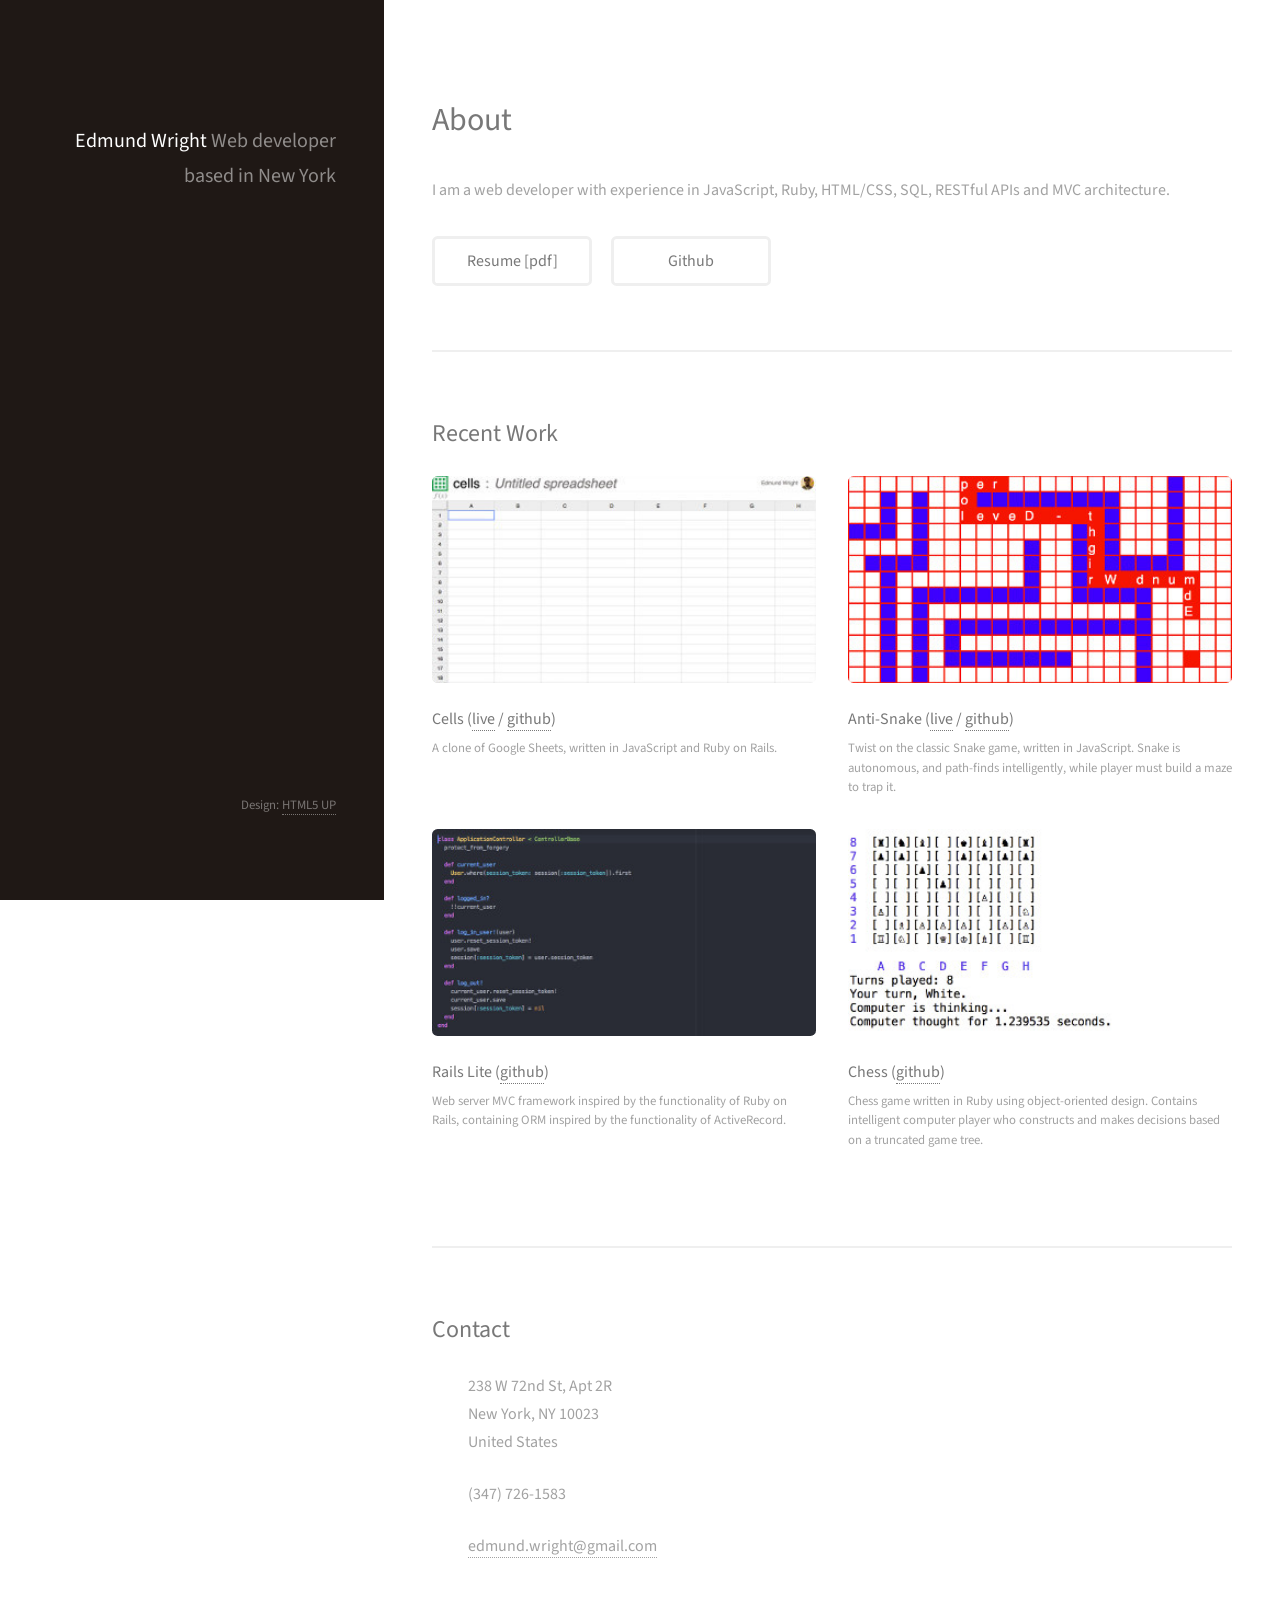
==== commit 8f1925a4: "Update index." ====
--- a/index 2.html
+++ b/index 2.html
@@ -6,7 +6,7 @@
 -->
 <html>
 	<head>
-		<title>Strata by HTML5 UP</title>
+		<title>Edmund Wright - Web Developer</title>
 		<meta charset="utf-8" />
 		<meta name="viewport" content="width=device-width, initial-scale=1" />
 		<!--[if lte IE 8]><script src="assets/js/ie/html5shiv.js"></script><![endif]-->
@@ -18,9 +18,8 @@
 		<!-- Header -->
 			<header id="header">
 				<a href="#" class="image avatar"><img src="images/avatar.jpg" alt="" /></a>
-				<h1><strong>I am Strata</strong>, a super simple<br />
-				responsive site template freebie<br />
-				crafted by <a href="http://html5up.net">HTML5 UP</a>.</h1>
+				<h1><strong>Edmund Wright</strong><br />
+				Web developer based in New York</h1>
 			</header>
 
 		<!-- Main -->
@@ -29,12 +28,12 @@
 				<!-- One -->
 					<section id="one">
 						<header class="major">
-							<h2>Ipsum lorem dolor aliquam ante commodo<br />
-							magna sed accumsan arcu neque.</h2>
+							<h2>About</h2>
 						</header>
-						<p>Accumsan orci faucibus id eu lorem semper. Eu ac iaculis ac nunc nisi lorem vulputate lorem neque cubilia ac in adipiscing in curae lobortis tortor primis integer massa adipiscing id nisi accumsan pellentesque commodo blandit enim arcu non at amet id arcu magna. Accumsan orci faucibus id eu lorem semper nunc nisi lorem vulputate lorem neque cubilia.</p>
+						<p>I am a web developer with experience in JavaScript, Ruby, HTML/CSS, SQL, RESTful APIs and MVC architecture.</p>
 						<ul class="actions">
-							<li><a href="#" class="button">Learn More</a></li>
+							<li><a href="resume.pdf" class="button">Resume [pdf]</a></li>
+							<li><a href="https://www.github.com/edmundwright" class="button">Github</a></li>
 						</ul>
 					</section>
 
@@ -43,73 +42,47 @@
 						<h2>Recent Work</h2>
 						<div class="row">
 							<article class="6u 12u$(xsmall) work-item">
-								<a href="images/fulls/01.jpg" class="image fit thumb"><img src="images/thumbs/01.jpg" alt="" /></a>
-								<h3>Magna sed consequat tempus</h3>
-								<p>Lorem ipsum dolor sit amet nisl sed nullam feugiat.</p>
+								<a class="image fit"><img src="images/thumbs/cells.jpg" alt="" /></a>
+								<h3>Cells (<a href="http://cells.edmund.io">live</a> / <a href="https://www.github.com/edmundwright/google-sheets-clone">github</a>)</h3>
+								<p>A clone of Google Sheets, written in JavaScript and Ruby on Rails.</p>
 							</article>
 							<article class="6u$ 12u$(xsmall) work-item">
-								<a href="images/fulls/02.jpg" class="image fit thumb"><img src="images/thumbs/02.jpg" alt="" /></a>
-								<h3>Ultricies lacinia interdum</h3>
-								<p>Lorem ipsum dolor sit amet nisl sed nullam feugiat.</p>
+								<a class="image fit"><img src="images/thumbs/snake.jpg" alt="" /></a>
+								<h3>Anti-Snake (<a href="http://edmund.io/anti-snake">live</a> / <a href="https://www.github.com/edmundwright/edmundwright.github.io/anti-snake">github</a>)</h3>
+								<p>Twist on the classic Snake game, written in JavaScript. Snake is autonomous, and path-finds intelligently, while player must build a maze to trap it.</p>
 							</article>
 							<article class="6u 12u$(xsmall) work-item">
-								<a href="images/fulls/03.jpg" class="image fit thumb"><img src="images/thumbs/03.jpg" alt="" /></a>
-								<h3>Tortor metus commodo</h3>
-								<p>Lorem ipsum dolor sit amet nisl sed nullam feugiat.</p>
+								<a class="image fit"><img src="images/thumbs/rails-lite.jpg" alt="" /></a>
+								<h3>Rails Lite (<a href="https://www.github.com/edmundwright/rails-lite">github</a>)</h3>
+								<p>Web server MVC framework inspired by the functionality of Ruby on Rails, containing ORM inspired by the functionality of ActiveRecord.</p>
 							</article>
 							<article class="6u$ 12u$(xsmall) work-item">
-								<a href="images/fulls/04.jpg" class="image fit thumb"><img src="images/thumbs/04.jpg" alt="" /></a>
-								<h3>Quam neque phasellus</h3>
-								<p>Lorem ipsum dolor sit amet nisl sed nullam feugiat.</p>
-							</article>
-							<article class="6u 12u$(xsmall) work-item">
-								<a href="images/fulls/05.jpg" class="image fit thumb"><img src="images/thumbs/05.jpg" alt="" /></a>
-								<h3>Nunc enim commodo aliquet</h3>
-								<p>Lorem ipsum dolor sit amet nisl sed nullam feugiat.</p>
-							</article>
-							<article class="6u$ 12u$(xsmall) work-item">
-								<a href="images/fulls/06.jpg" class="image fit thumb"><img src="images/thumbs/06.jpg" alt="" /></a>
-								<h3>Risus ornare lacinia</h3>
-								<p>Lorem ipsum dolor sit amet nisl sed nullam feugiat.</p>
+								<a class="image fit"><img src="images/thumbs/chess.jpg" alt="" /></a>
+								<h3>Chess (<a href="https://www.github.com/edmundwright/chess">github</a>)</h3>
+								<p>Chess game written in Ruby using object-oriented design. Contains intelligent computer player who constructs and makes decisions based on a truncated game tree.</p>
 							</article>
 						</div>
-						<ul class="actions">
-							<li><a href="#" class="button">Full Portfolio</a></li>
-						</ul>
 					</section>
 
 				<!-- Three -->
 					<section id="three">
-						<h2>Get In Touch</h2>
-						<p>Accumsan pellentesque commodo blandit enim arcu non at amet id arcu magna. Accumsan orci faucibus id eu lorem semper nunc nisi lorem vulputate lorem neque lorem ipsum dolor.</p>
+						<h2>Contact</h2>
 						<div class="row">
-							<div class="8u 12u$(small)">
-								<form method="post" action="#">
-									<div class="row uniform 50%">
-										<div class="6u 12u$(xsmall)"><input type="text" name="name" id="name" placeholder="Name" /></div>
-										<div class="6u$ 12u$(xsmall)"><input type="email" name="email" id="email" placeholder="Email" /></div>
-										<div class="12u$"><textarea name="message" id="message" placeholder="Message" rows="4"></textarea></div>
-									</div>
-								</form>
-								<ul class="actions">
-									<li><input type="submit" value="Send Message" /></li>
-								</ul>
-							</div>
 							<div class="4u$ 12u$(small)">
 								<ul class="labeled-icons">
 									<li>
 										<h3 class="icon fa-home"><span class="label">Address</span></h3>
-										1234 Somewhere Rd.<br />
-										Nashville, TN 00000<br />
+										238 W 72nd St, Apt 2R<br />
+										New York, NY 10023<br />
 										United States
 									</li>
 									<li>
 										<h3 class="icon fa-mobile"><span class="label">Phone</span></h3>
-										000-000-0000
+										(347) 726-1583
 									</li>
 									<li>
 										<h3 class="icon fa-envelope-o"><span class="label">Email</span></h3>
-										<a href="#">hello@untitled.tld</a>
+										<a href="#">edmund.wright@gmail.com</a>
 									</li>
 								</ul>
 							</div>
@@ -191,6 +164,7 @@
 										<li><a href="#" class="icon fa-facebook"><span class="label">Facebook</span></a></li>
 										<li><a href="#" class="icon fa-instagram"><span class="label">Instagram</span></a></li>
 										<li><a href="#" class="icon fa-github"><span class="label">Github</span></a></li>
+										<li><a href="#" class="icon fa-linkedin"><span class="label">LinkedIn</span></a></li>
 										<li><a href="#" class="icon fa-dribbble"><span class="label">Dribbble</span></a></li>
 										<li><a href="#" class="icon fa-tumblr"><span class="label">Tumblr</span></a></li>
 									</ul>
@@ -441,13 +415,12 @@
 		<!-- Footer -->
 			<footer id="footer">
 				<ul class="icons">
-					<li><a href="#" class="icon fa-twitter"><span class="label">Twitter</span></a></li>
-					<li><a href="#" class="icon fa-github"><span class="label">Github</span></a></li>
-					<li><a href="#" class="icon fa-dribbble"><span class="label">Dribbble</span></a></li>
-					<li><a href="#" class="icon fa-envelope-o"><span class="label">Email</span></a></li>
+					<li><a href="https://www.github.com/edmundwright" class="icon fa-github"><span class="label">Github</span></a></li>
+					<li><a href="https://uk.linkedin.com/pub/edmund-wright/86/825/509" class="icon fa-linkedin"><span class="label">LinkedIn</span></a></li>
+					<li><a href="mailto:edmund.wright@gmail.com" class="icon fa-envelope-o"><span class="label">Email</span></a></li>
 				</ul>
 				<ul class="copyright">
-					<li>&copy; Untitled</li><li>Design: <a href="http://html5up.net">HTML5 UP</a></li>
+					<li>Design: <a href="http://html5up.net">HTML5 UP</a></li>
 				</ul>
 			</footer>
 
@@ -460,4 +433,4 @@
 			<script src="assets/js/main.js"></script>
 
 	</body>
-</html>+</html>
